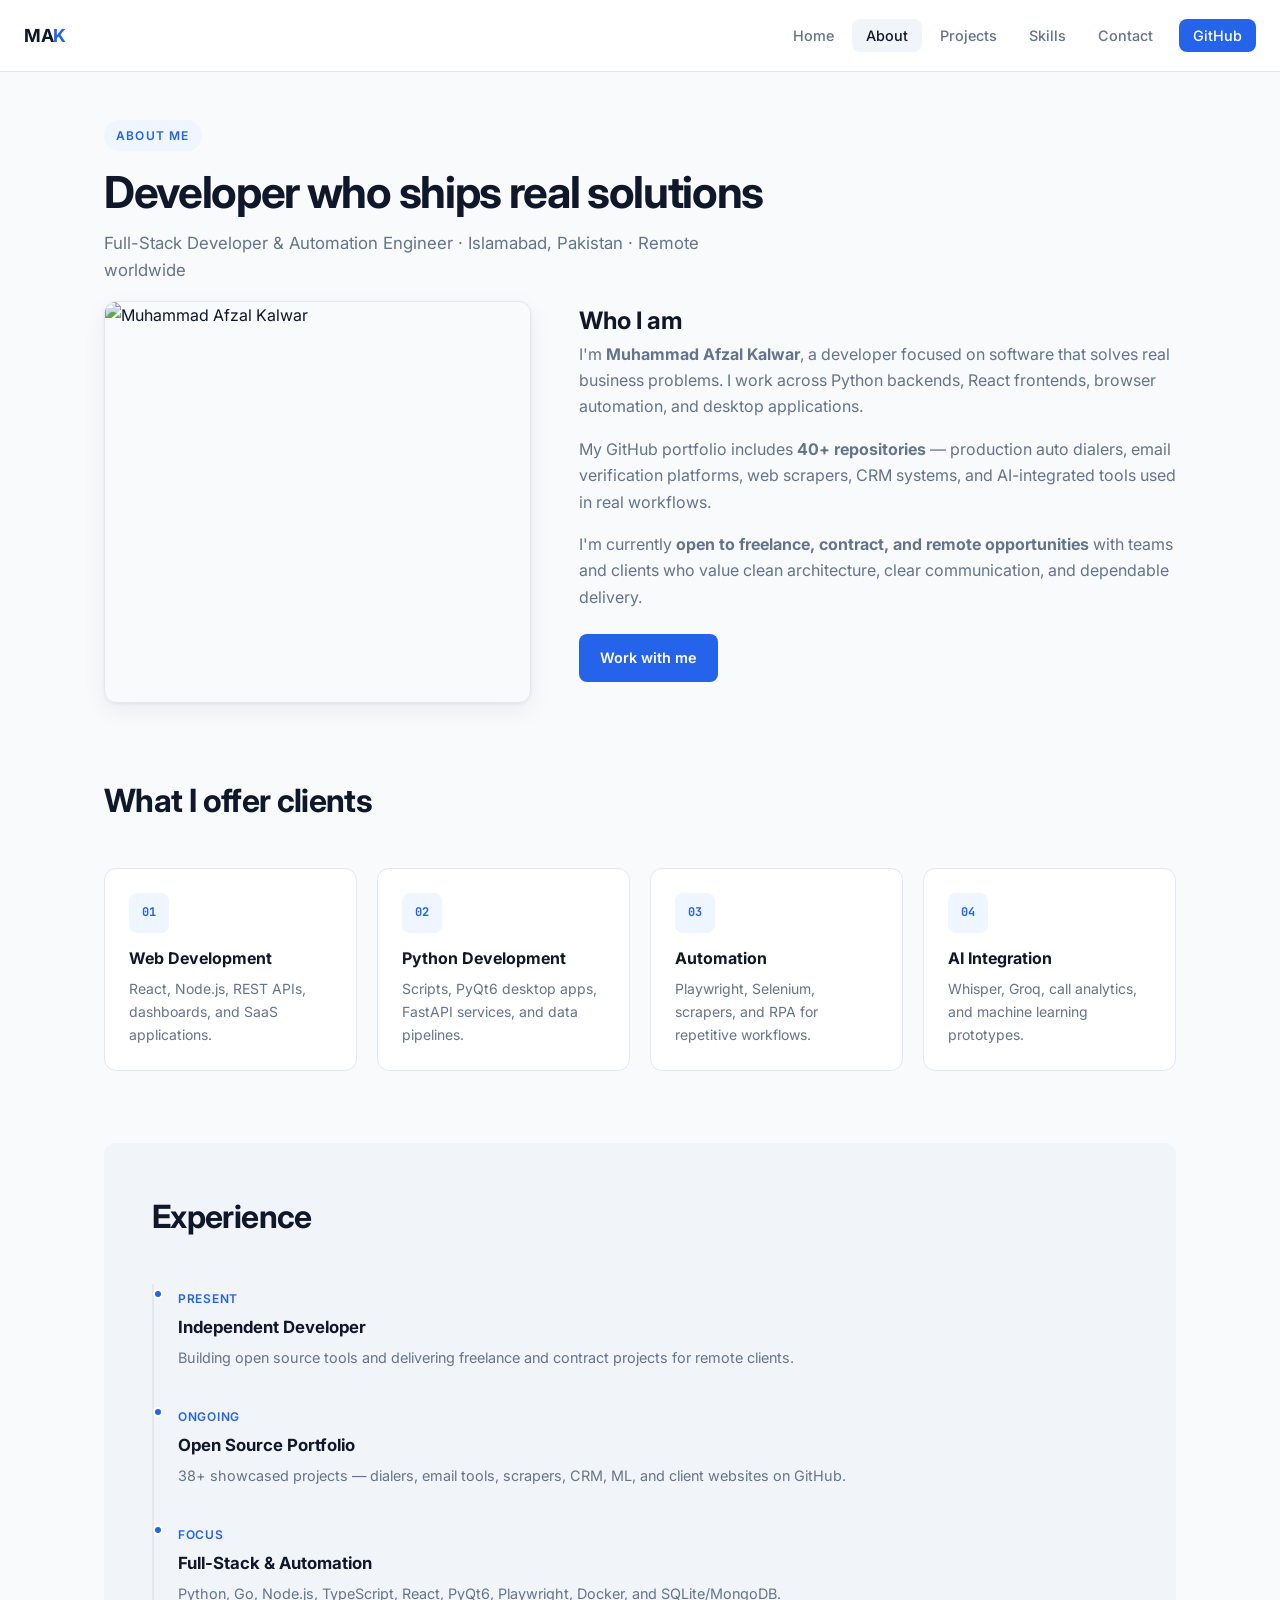
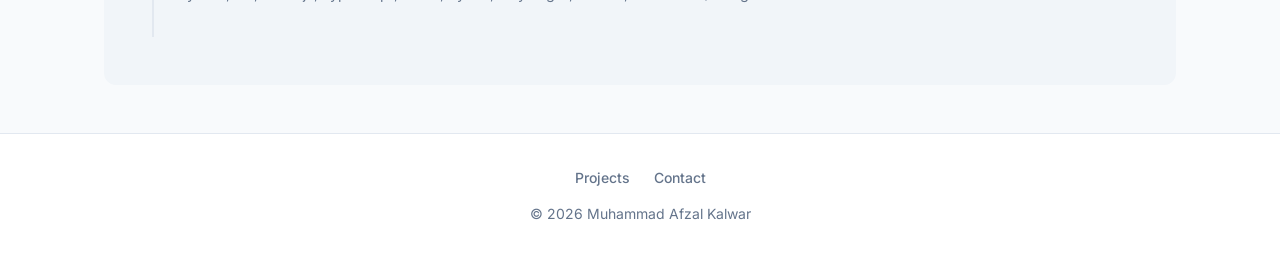
==== about.html @ 22e66aab "Redesign portfolio with professional light theme and project screenshots. Replace neon dark styling " ====
<!DOCTYPE html>
<html lang="en">
<head>
  <meta charset="UTF-8" />
  <meta name="viewport" content="width=device-width, initial-scale=1.0" />
  <title>About | Muhammad Afzal Kalwar</title>
  <meta name="description" content="About Muhammad Afzal Kalwar — Full-Stack Developer and Automation Engineer from Islamabad, Pakistan." />
  <link rel="stylesheet" href="css/styles.css" />
  <link rel="stylesheet" href="css/animations.css" />
  <link href="https://fonts.googleapis.com/css2?family=Inter:wght@400;500;600;700&family=JetBrains+Mono:wght@400;500&display=swap" rel="stylesheet" />
</head>
<body>
  <nav class="nav" id="nav">
    <a class="nav-logo" href="index.html">MA<span>K</span></a>
    <button class="nav-toggle" id="navToggle" aria-label="Menu"><span></span><span></span><span></span></button>
    <ul class="nav-links" id="navLinks">
      <li><a href="index.html">Home</a></li>
      <li><a href="about.html" class="active">About</a></li>
      <li><a href="projects.html">Projects</a></li>
      <li><a href="skills.html">Skills</a></li>
      <li><a href="contact.html">Contact</a></li>
      <li><a href="https://github.com/mafzalkalwardev" class="nav-cta" target="_blank" rel="noopener">GitHub</a></li>
    </ul>
  </nav>

  <main>
    <div class="container">
      <header class="page-header reveal">
        <span class="eyebrow">About me</span>
        <h1 class="page-title">Developer who ships real solutions</h1>
        <p class="page-subtitle">Full-Stack Developer & Automation Engineer · Islamabad, Pakistan · Remote worldwide</p>
      </header>

      <section class="about-grid">
        <div class="about-photo reveal">
          <img src="https://github.com/mafzalkalwardev.png" alt="Muhammad Afzal Kalwar" width="400" height="400" />
        </div>
        <div class="about-text reveal delay-1">
          <h2>Who I am</h2>
          <p>I'm <strong>Muhammad Afzal Kalwar</strong>, a developer focused on software that solves real business problems. I work across Python backends, React frontends, browser automation, and desktop applications.</p>
          <p>My GitHub portfolio includes <strong>40+ repositories</strong> — production auto dialers, email verification platforms, web scrapers, CRM systems, and AI-integrated tools used in real workflows.</p>
          <p>I'm currently <strong>open to freelance, contract, and remote opportunities</strong> with teams and clients who value clean architecture, clear communication, and dependable delivery.</p>
          <a href="contact.html" class="btn btn-primary" style="margin-top:0.5rem">Work with me</a>
        </div>
      </section>

      <section class="section">
        <div class="section-head reveal">
          <h2>What I offer clients</h2>
        </div>
        <div class="services-grid">
          <article class="service-card reveal">
            <div class="service-icon">01</div>
            <h3>Web Development</h3>
            <p>React, Node.js, REST APIs, dashboards, and SaaS applications.</p>
          </article>
          <article class="service-card reveal delay-1">
            <div class="service-icon">02</div>
            <h3>Python Development</h3>
            <p>Scripts, PyQt6 desktop apps, FastAPI services, and data pipelines.</p>
          </article>
          <article class="service-card reveal delay-2">
            <div class="service-icon">03</div>
            <h3>Automation</h3>
            <p>Playwright, Selenium, scrapers, and RPA for repetitive workflows.</p>
          </article>
          <article class="service-card reveal delay-3">
            <div class="service-icon">04</div>
            <h3>AI Integration</h3>
            <p>Whisper, Groq, call analytics, and machine learning prototypes.</p>
          </article>
        </div>
      </section>

      <section class="section section-alt" style="padding:3rem;border-radius:var(--radius);margin-bottom:3rem">
        <div class="section-head reveal">
          <h2>Experience</h2>
        </div>
        <div class="timeline reveal">
          <div class="timeline-item">
            <span class="timeline-date">Present</span>
            <h3>Independent Developer</h3>
            <p>Building open source tools and delivering freelance and contract projects for remote clients.</p>
          </div>
          <div class="timeline-item">
            <span class="timeline-date">Ongoing</span>
            <h3>Open Source Portfolio</h3>
            <p>38+ showcased projects — dialers, email tools, scrapers, CRM, ML, and client websites on GitHub.</p>
          </div>
          <div class="timeline-item">
            <span class="timeline-date">Focus</span>
            <h3>Full-Stack & Automation</h3>
            <p>Python, Go, Node.js, TypeScript, React, PyQt6, Playwright, Docker, and SQLite/MongoDB.</p>
          </div>
        </div>
      </section>
    </div>
  </main>

  <footer class="footer">
    <div class="footer-links">
      <a href="projects.html">Projects</a>
      <a href="contact.html">Contact</a>
    </div>
    <p>&copy; <span id="year"></span> Muhammad Afzal Kalwar</p>
  </footer>
  <script src="js/main.js"></script>
</body>
</html>
---- css/styles.css ----
:root {
  --bg: #f8fafc;
  --bg-alt: #f1f5f9;
  --surface: #ffffff;
  --text: #0f172a;
  --text-muted: #64748b;
  --border: #e2e8f0;
  --accent: #2563eb;
  --accent-hover: #1d4ed8;
  --accent-soft: #eff6ff;
  --success: #059669;
  --shadow: 0 1px 3px rgba(15, 23, 42, 0.06), 0 8px 24px rgba(15, 23, 42, 0.06);
  --shadow-lg: 0 4px 6px rgba(15, 23, 42, 0.04), 0 20px 40px rgba(15, 23, 42, 0.08);
  --font: "Inter", system-ui, -apple-system, sans-serif;
  --mono: "JetBrains Mono", ui-monospace, monospace;
  --nav-h: 72px;
  --max: 1120px;
  --radius: 12px;
}

*, *::before, *::after { box-sizing: border-box; margin: 0; padding: 0; }
html { scroll-behavior: smooth; }
body {
  font-family: var(--font);
  background: var(--bg);
  color: var(--text);
  line-height: 1.65;
  min-height: 100vh;
  -webkit-font-smoothing: antialiased;
}

a { color: var(--accent); text-decoration: none; transition: color 0.2s; }
a:hover { color: var(--accent-hover); }

img { max-width: 100%; display: block; }

.container { max-width: var(--max); margin: 0 auto; padding: 0 1.5rem; }

/* Navigation */
.nav {
  position: fixed; top: 0; left: 0; right: 0; height: var(--nav-h);
  display: flex; align-items: center; justify-content: space-between;
  padding: 0 1.5rem; z-index: 100;
  background: rgba(255, 255, 255, 0.92);
  backdrop-filter: blur(12px);
  border-bottom: 1px solid var(--border);
}
.nav.scrolled { box-shadow: var(--shadow); }
.nav-logo {
  font-weight: 700; font-size: 1.125rem; color: var(--text);
  letter-spacing: -0.02em;
}
.nav-logo span { color: var(--accent); }
.nav-links {
  display: flex; align-items: center; gap: 0.25rem; list-style: none;
}
.nav-links a {
  color: var(--text-muted); padding: 0.5rem 0.875rem; border-radius: 8px;
  font-size: 0.9rem; font-weight: 500;
}
.nav-links a:hover, .nav-links a.active {
  color: var(--text); background: var(--bg-alt);
}
.nav-cta {
  background: var(--accent) !important; color: #fff !important;
  margin-left: 0.5rem !important;
}
.nav-cta:hover { background: var(--accent-hover) !important; color: #fff !important; }
.nav-toggle {
  display: none; flex-direction: column; gap: 5px;
  background: none; border: none; cursor: pointer; padding: 8px;
}
.nav-toggle span { display: block; width: 22px; height: 2px; background: var(--text); }

main { padding-top: var(--nav-h); }

/* Typography */
.eyebrow {
  display: inline-block; font-size: 0.75rem; font-weight: 600;
  text-transform: uppercase; letter-spacing: 0.1em;
  color: var(--accent); background: var(--accent-soft);
  padding: 0.35rem 0.75rem; border-radius: 999px; margin-bottom: 1rem;
}
.page-title {
  font-size: clamp(2rem, 4vw, 2.75rem); font-weight: 700;
  letter-spacing: -0.03em; line-height: 1.15; margin-bottom: 0.75rem;
}
.page-subtitle { color: var(--text-muted); font-size: 1.05rem; max-width: 640px; }
.section { padding: 4.5rem 0; }
.section-alt { background: var(--bg-alt); }
.section-head { margin-bottom: 2.5rem; }
.section-head.center { text-align: center; }
.section-head h2 {
  font-size: clamp(1.5rem, 3vw, 2rem); font-weight: 700;
  letter-spacing: -0.02em; margin-bottom: 0.5rem;
}
.section-head p { color: var(--text-muted); }

/* Hero */
.hero {
  padding: 4rem 0 3rem;
  border-bottom: 1px solid var(--border);
  background: linear-gradient(180deg, #fff 0%, var(--bg) 100%);
}
.hero-grid {
  display: grid; grid-template-columns: 1.1fr 0.9fr; gap: 3rem; align-items: center;
}
.hero h1 {
  font-size: clamp(2.25rem, 5vw, 3.25rem); font-weight: 700;
  letter-spacing: -0.03em; line-height: 1.12; margin-bottom: 1rem;
}
.hero-lead { font-size: 1.125rem; color: var(--text-muted); margin-bottom: 1.5rem; max-width: 540px; }
.hero-role {
  font-size: 1.05rem; color: var(--accent); font-weight: 600; margin-bottom: 0.75rem;
}
.hero-actions { display: flex; flex-wrap: wrap; gap: 0.75rem; margin-bottom: 2rem; }
.hero-meta {
  display: flex; flex-wrap: wrap; gap: 1.25rem; font-size: 0.875rem; color: var(--text-muted);
}
.hero-meta span { display: flex; align-items: center; gap: 0.35rem; }
.hero-card {
  background: var(--surface); border: 1px solid var(--border);
  border-radius: var(--radius); padding: 1.75rem; box-shadow: var(--shadow-lg);
}
.hero-card h3 { font-size: 0.8rem; text-transform: uppercase; letter-spacing: 0.08em; color: var(--text-muted); margin-bottom: 1rem; }
.hero-stats { display: grid; grid-template-columns: 1fr 1fr; gap: 1rem; }
.hero-stat {
  padding: 1rem; background: var(--bg); border-radius: 8px; border: 1px solid var(--border);
}
.hero-stat strong { display: block; font-size: 1.5rem; font-weight: 700; color: var(--text); }
.hero-stat span { font-size: 0.8rem; color: var(--text-muted); }

/* Buttons */
.btn {
  display: inline-flex; align-items: center; justify-content: center;
  padding: 0.7rem 1.25rem; border-radius: 8px; font-weight: 600;
  font-size: 0.9rem; border: 1px solid transparent; cursor: pointer;
  font-family: inherit; transition: all 0.2s;
}
.btn-primary { background: var(--accent); color: #fff; }
.btn-primary:hover { background: var(--accent-hover); color: #fff; transform: translateY(-1px); }
.btn-secondary {
  background: var(--surface); color: var(--text);
  border-color: var(--border);
}
.btn-secondary:hover { border-color: var(--accent); color: var(--accent); }
.btn-lg { padding: 0.85rem 1.5rem; }
.btn-block { width: 100%; }

/* Cards */
.card {
  background: var(--surface); border: 1px solid var(--border);
  border-radius: var(--radius); box-shadow: var(--shadow);
}

/* Projects */
.project-grid {
  display: grid; grid-template-columns: repeat(3, 1fr); gap: 1.5rem;
}
.project-card {
  background: var(--surface); border: 1px solid var(--border);
  border-radius: var(--radius); overflow: hidden;
  box-shadow: var(--shadow); transition: box-shadow 0.3s, transform 0.3s;
}
.project-card:hover { box-shadow: var(--shadow-lg); transform: translateY(-3px); }
.project-shot {
  aspect-ratio: 16/10; overflow: hidden; background: var(--bg-alt);
  border-bottom: 1px solid var(--border);
}
.project-shot img { width: 100%; height: 100%; object-fit: cover; }
.project-body { padding: 1.25rem; }
.project-body h3 { font-size: 1.05rem; font-weight: 600; margin-bottom: 0.35rem; }
.project-body p { font-size: 0.875rem; color: var(--text-muted); margin-bottom: 0.85rem; line-height: 1.5; }
.tags { display: flex; flex-wrap: wrap; gap: 0.35rem; margin-bottom: 0.85rem; }
.tag {
  font-size: 0.7rem; font-weight: 600; padding: 0.2rem 0.55rem;
  background: var(--bg-alt); color: var(--text-muted);
  border-radius: 4px; font-family: var(--mono);
}
.project-links { display: flex; gap: 1rem; font-size: 0.85rem; font-weight: 600; }

.filter-bar {
  display: flex; flex-wrap: wrap; gap: 0.5rem; margin-bottom: 2rem;
}
.filter-btn {
  padding: 0.45rem 0.9rem; border-radius: 999px;
  border: 1px solid var(--border); background: var(--surface);
  color: var(--text-muted); font-family: inherit; font-size: 0.85rem;
  font-weight: 500; cursor: pointer; transition: all 0.2s;
}
.filter-btn:hover, .filter-btn.active {
  border-color: var(--accent); color: var(--accent); background: var(--accent-soft);
}

/* Services */
.services-grid {
  display: grid; grid-template-columns: repeat(4, 1fr); gap: 1.25rem;
}
.service-card {
  background: var(--surface); border: 1px solid var(--border);
  border-radius: var(--radius); padding: 1.5rem;
}
.service-card h3 { font-size: 1rem; margin: 0.75rem 0 0.35rem; }
.service-card p { font-size: 0.875rem; color: var(--text-muted); }
.service-icon {
  width: 40px; height: 40px; display: flex; align-items: center; justify-content: center;
  background: var(--accent-soft); color: var(--accent); border-radius: 8px;
  font-size: 0.75rem; font-weight: 700; font-family: var(--mono);
}

/* About */
.about-grid { display: grid; grid-template-columns: 1fr 1.4fr; gap: 3rem; align-items: start; }
.about-photo {
  border-radius: var(--radius); border: 1px solid var(--border);
  overflow: hidden; box-shadow: var(--shadow);
}
.about-text p { color: var(--text-muted); margin-bottom: 1rem; }
.timeline { border-left: 2px solid var(--border); padding-left: 1.5rem; }
.timeline-item { position: relative; padding-bottom: 2rem; }
.timeline-item::before {
  content: ""; position: absolute; left: -1.55rem; top: 0.35rem;
  width: 10px; height: 10px; border-radius: 50%;
  background: var(--accent); border: 2px solid var(--surface);
}
.timeline-date { font-size: 0.75rem; font-weight: 600; color: var(--accent); text-transform: uppercase; letter-spacing: 0.06em; }
.timeline-item h3 { font-size: 1.05rem; margin: 0.25rem 0; }
.timeline-item p { font-size: 0.9rem; color: var(--text-muted); }

/* Skills */
.skills-grid { display: grid; grid-template-columns: repeat(2, 1fr); gap: 2rem; }
.skill-group h3 { font-size: 1rem; margin-bottom: 1rem; font-weight: 600; }
.skill-item { margin-bottom: 1rem; }
.skill-info { display: flex; justify-content: space-between; font-size: 0.875rem; margin-bottom: 0.35rem; }
.skill-bar { height: 6px; background: var(--border); border-radius: 999px; overflow: hidden; }
.skill-fill { height: 100%; background: var(--accent); border-radius: 999px; }
.tech-list { display: flex; flex-wrap: wrap; gap: 0.5rem; }
.tech-list span {
  padding: 0.4rem 0.75rem; background: var(--surface);
  border: 1px solid var(--border); border-radius: 6px;
  font-size: 0.85rem; font-weight: 500;
}

/* Contact */
.contact-grid { display: grid; grid-template-columns: 1fr 1.2fr; gap: 2.5rem; }
.contact-card {
  background: var(--surface); border: 1px solid var(--border);
  border-radius: var(--radius); padding: 1.25rem; margin-bottom: 1rem;
}
.contact-card h3 { font-size: 0.8rem; color: var(--text-muted); text-transform: uppercase; letter-spacing: 0.06em; margin-bottom: 0.25rem; }
.status-banner {
  padding: 1rem 1.25rem; background: #ecfdf5; border: 1px solid #a7f3d0;
  border-radius: var(--radius); margin-top: 1rem;
}
.status-banner strong { color: var(--success); font-size: 0.9rem; }
.status-banner p { font-size: 0.85rem; color: #047857; margin-top: 0.25rem; }

.contact-form {
  background: var(--surface); border: 1px solid var(--border);
  border-radius: var(--radius); padding: 2rem; box-shadow: var(--shadow);
}
.contact-form h2 { font-size: 1.25rem; margin-bottom: 1.25rem; }
.contact-form label {
  display: block; font-size: 0.85rem; font-weight: 500;
  color: var(--text-muted); margin-bottom: 1rem;
}
.contact-form input, .contact-form select, .contact-form textarea {
  display: block; width: 100%; margin-top: 0.35rem;
  padding: 0.7rem 0.875rem; border: 1px solid var(--border);
  border-radius: 8px; font-family: inherit; font-size: 0.95rem;
  background: var(--bg); color: var(--text);
}
.contact-form input:focus, .contact-form select:focus, .contact-form textarea:focus {
  outline: none; border-color: var(--accent); box-shadow: 0 0 0 3px var(--accent-soft);
}

/* CTA */
.cta-band {
  text-align: center; padding: 3.5rem 2rem;
  background: var(--surface); border: 1px solid var(--border);
  border-radius: var(--radius); box-shadow: var(--shadow);
}
.cta-band h2 { font-size: 1.75rem; margin-bottom: 0.5rem; }
.cta-band p { color: var(--text-muted); margin-bottom: 1.5rem; }

/* Footer */
.footer {
  border-top: 1px solid var(--border); padding: 2rem 0;
  text-align: center; color: var(--text-muted); font-size: 0.875rem;
  background: var(--surface);
}
.footer-links { display: flex; justify-content: center; gap: 1.5rem; margin-bottom: 0.75rem; }
.footer-links a { color: var(--text-muted); font-weight: 500; }
.footer-links a:hover { color: var(--accent); }

.hidden { display: none !important; }
.page-header { padding: 3rem 0 1rem; }

.page-main { padding-bottom: 4rem; }
.hero-subtitle { font-size: 1rem; color: var(--accent); font-weight: 600; margin-bottom: 1.25rem; min-height: 1.5rem; }
.section-cta { text-align: center; margin-top: 2.5rem; }

@media (max-width: 960px) {
  .hero-grid, .about-grid, .contact-grid { grid-template-columns: 1fr; }
  .project-grid { grid-template-columns: repeat(2, 1fr); }
  .services-grid { grid-template-columns: repeat(2, 1fr); }
  .skills-grid { grid-template-columns: 1fr; }
}
@media (max-width: 640px) {
  .nav-toggle { display: flex; }
  .nav-links {
    position: fixed; top: var(--nav-h); left: 0; right: 0;
    flex-direction: column; background: var(--surface);
    padding: 1rem; border-bottom: 1px solid var(--border);
    transform: translateY(-120%); opacity: 0; transition: 0.3s;
    pointer-events: none;
  }
  .nav-links.open { transform: translateY(0); opacity: 1; pointer-events: auto; }
  .nav-links a { width: 100%; text-align: center; }
  .project-grid { grid-template-columns: 1fr; }
  .services-grid { grid-template-columns: 1fr; }
  .hero-stats { grid-template-columns: 1fr; }
}
---- css/animations.css ----
/* Subtle professional motion only */
.reveal {
  opacity: 0;
  transform: translateY(20px);
  transition: opacity 0.55s ease, transform 0.55s ease;
}
.reveal.visible {
  opacity: 1;
  transform: translateY(0);
}
.reveal.delay-1 { transition-delay: 0.08s; }
.reveal.delay-2 { transition-delay: 0.16s; }
.reveal.delay-3 { transition-delay: 0.24s; }

@keyframes fadeIn {
  from { opacity: 0; }
  to { opacity: 1; }
}

body {
  animation: fadeIn 0.4s ease;
}

.skill-fill {
  width: 0;
  transition: width 1s cubic-bezier(0.22, 1, 0.36, 1);
}

.stat-num {
  transition: color 0.3s;
}

.project-card:hover .project-shot img {
  transform: scale(1.02);
}

.project-shot img {
  transition: transform 0.35s ease;
}
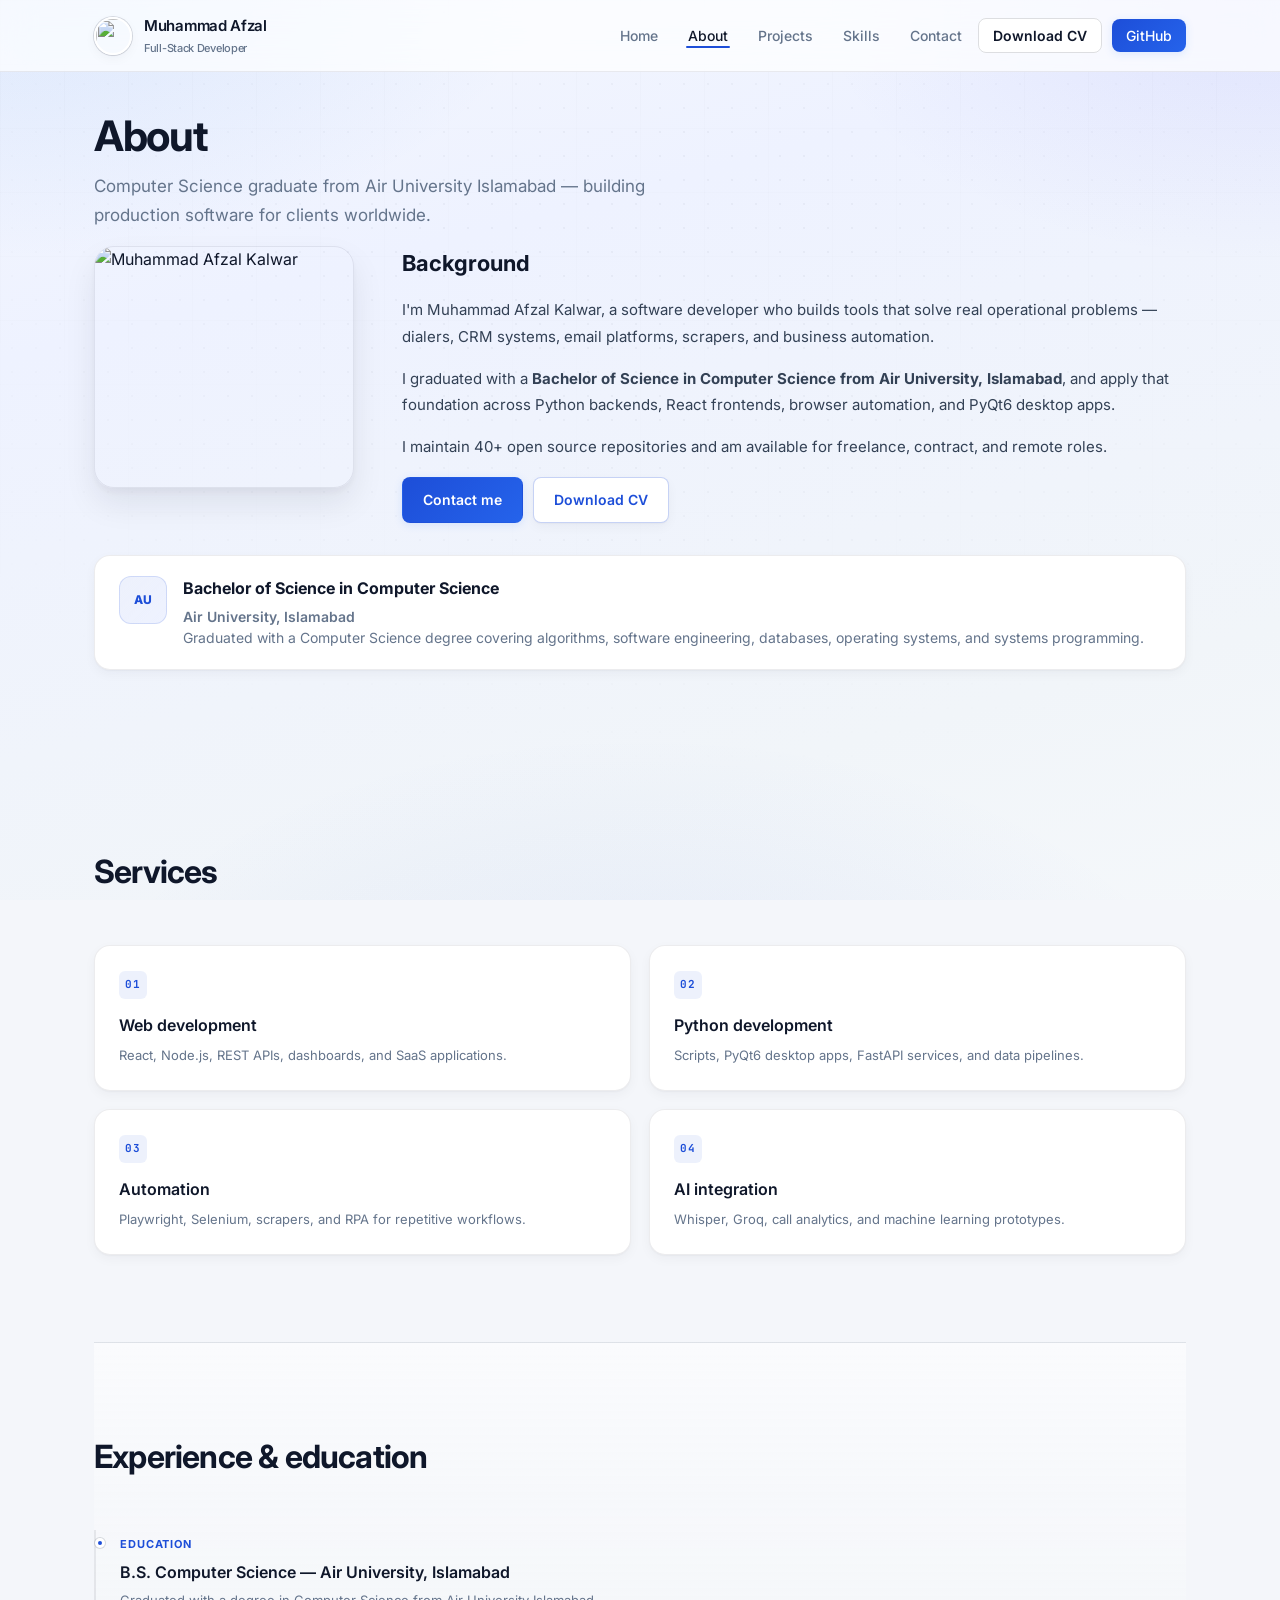
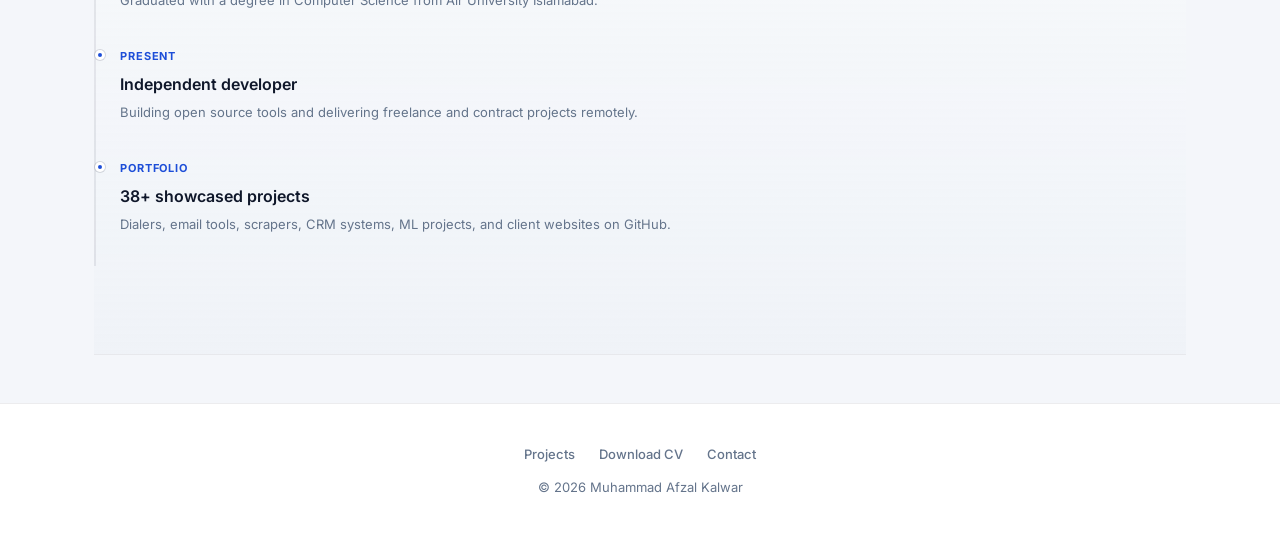
==== commit 0cf96f35: "Add Air University education, tech stack icons, and downloadable CV. Include B.S. Computer Science f" ====
--- a/about.html
+++ b/about.html
@@ -4,14 +4,21 @@
   <meta charset="UTF-8" />
   <meta name="viewport" content="width=device-width, initial-scale=1.0" />
   <title>About | Muhammad Afzal Kalwar</title>
-  <meta name="description" content="About Muhammad Afzal Kalwar — Full-Stack Developer and Automation Engineer from Islamabad, Pakistan." />
-  <link rel="stylesheet" href="css/styles.css" />
-  <link rel="stylesheet" href="css/animations.css" />
+  <meta name="description" content="About Muhammad Afzal Kalwar — B.S. Computer Science, Air University Islamabad. Full-Stack Developer and Automation Engineer." />
+  <link rel="stylesheet" href="css/styles.css?v=5" />
+  <link rel="stylesheet" href="css/animations.css?v=5" />
   <link href="https://fonts.googleapis.com/css2?family=Inter:wght@400;500;600;700&family=JetBrains+Mono:wght@400;500&display=swap" rel="stylesheet" />
 </head>
 <body>
+  <div class="bg-mesh" aria-hidden="true"><div class="bg-mesh-inner"></div></div>
+  <div class="bg-dots" aria-hidden="true"></div>
+  <div class="bg-grid-lines" aria-hidden="true"></div>
+
   <nav class="nav" id="nav">
-    <a class="nav-logo" href="index.html">MA<span>K</span></a>
+    <a class="nav-brand" href="index.html">
+      <img class="nav-avatar" src="https://github.com/mafzalkalwardev.png" alt="" width="36" height="36" />
+      <span class="nav-name">Muhammad Afzal<span>Full-Stack Developer</span></span>
+    </a>
     <button class="nav-toggle" id="navToggle" aria-label="Menu"><span></span><span></span><span></span></button>
     <ul class="nav-links" id="navLinks">
       <li><a href="index.html">Home</a></li>
@@ -19,6 +26,7 @@
       <li><a href="projects.html">Projects</a></li>
       <li><a href="skills.html">Skills</a></li>
       <li><a href="contact.html">Contact</a></li>
+      <li><a href="assets/Muhammad-Afzal-Kalwar-CV.pdf" class="nav-cv" download="Muhammad-Afzal-Kalwar-CV.pdf">Download CV</a></li>
       <li><a href="https://github.com/mafzalkalwardev" class="nav-cta" target="_blank" rel="noopener">GitHub</a></li>
     </ul>
   </nav>
@@ -26,84 +34,63 @@
   <main>
     <div class="container">
       <header class="page-header reveal">
-        <span class="eyebrow">About me</span>
-        <h1 class="page-title">Developer who ships real solutions</h1>
-        <p class="page-subtitle">Full-Stack Developer & Automation Engineer · Islamabad, Pakistan · Remote worldwide</p>
+        <h1 class="page-title">About</h1>
+        <p class="page-subtitle">Computer Science graduate from Air University Islamabad — building production software for clients worldwide.</p>
       </header>
 
       <section class="about-grid">
         <div class="about-photo reveal">
-          <img src="https://github.com/mafzalkalwardev.png" alt="Muhammad Afzal Kalwar" width="400" height="400" />
+          <img src="https://github.com/mafzalkalwardev.png" alt="Muhammad Afzal Kalwar" width="240" height="240" />
         </div>
         <div class="about-text reveal delay-1">
-          <h2>Who I am</h2>
-          <p>I'm <strong>Muhammad Afzal Kalwar</strong>, a developer focused on software that solves real business problems. I work across Python backends, React frontends, browser automation, and desktop applications.</p>
-          <p>My GitHub portfolio includes <strong>40+ repositories</strong> — production auto dialers, email verification platforms, web scrapers, CRM systems, and AI-integrated tools used in real workflows.</p>
-          <p>I'm currently <strong>open to freelance, contract, and remote opportunities</strong> with teams and clients who value clean architecture, clear communication, and dependable delivery.</p>
-          <a href="contact.html" class="btn btn-primary" style="margin-top:0.5rem">Work with me</a>
+          <h2>Background</h2>
+          <p>I'm Muhammad Afzal Kalwar, a software developer who builds tools that solve real operational problems — dialers, CRM systems, email platforms, scrapers, and business automation.</p>
+          <p>I graduated with a <strong>Bachelor of Science in Computer Science from Air University, Islamabad</strong>, and apply that foundation across Python backends, React frontends, browser automation, and PyQt6 desktop apps.</p>
+          <p>I maintain 40+ open source repositories and am available for freelance, contract, and remote roles.</p>
+          <div style="display:flex;flex-wrap:wrap;gap:0.625rem;margin-top:0.5rem">
+            <a href="contact.html" class="btn btn-primary">Contact me</a>
+            <a href="assets/Muhammad-Afzal-Kalwar-CV.pdf" class="btn btn-cv" download="Muhammad-Afzal-Kalwar-CV.pdf">Download CV</a>
+          </div>
+        </div>
+      </section>
+
+      <section class="section" style="padding-top:2rem">
+        <div class="education-card reveal">
+          <div class="education-icon" aria-hidden="true">AU</div>
+          <div>
+            <h3>Bachelor of Science in Computer Science</h3>
+            <p class="education-school">Air University, Islamabad</p>
+            <p>Graduated with a Computer Science degree covering algorithms, software engineering, databases, operating systems, and systems programming.</p>
+          </div>
         </div>
       </section>
 
       <section class="section">
-        <div class="section-head reveal">
-          <h2>What I offer clients</h2>
-        </div>
-        <div class="services-grid">
-          <article class="service-card reveal">
-            <div class="service-icon">01</div>
-            <h3>Web Development</h3>
-            <p>React, Node.js, REST APIs, dashboards, and SaaS applications.</p>
-          </article>
-          <article class="service-card reveal delay-1">
-            <div class="service-icon">02</div>
-            <h3>Python Development</h3>
-            <p>Scripts, PyQt6 desktop apps, FastAPI services, and data pipelines.</p>
-          </article>
-          <article class="service-card reveal delay-2">
-            <div class="service-icon">03</div>
-            <h3>Automation</h3>
-            <p>Playwright, Selenium, scrapers, and RPA for repetitive workflows.</p>
-          </article>
-          <article class="service-card reveal delay-3">
-            <div class="service-icon">04</div>
-            <h3>AI Integration</h3>
-            <p>Whisper, Groq, call analytics, and machine learning prototypes.</p>
-          </article>
+        <div class="section-head reveal"><h2>Services</h2></div>
+        <div class="services-grid stagger-grid reveal">
+          <article class="service-card"><div class="service-num">01</div><h3>Web development</h3><p>React, Node.js, REST APIs, dashboards, and SaaS applications.</p></article>
+          <article class="service-card"><div class="service-num">02</div><h3>Python development</h3><p>Scripts, PyQt6 desktop apps, FastAPI services, and data pipelines.</p></article>
+          <article class="service-card"><div class="service-num">03</div><h3>Automation</h3><p>Playwright, Selenium, scrapers, and RPA for repetitive workflows.</p></article>
+          <article class="service-card"><div class="service-num">04</div><h3>AI integration</h3><p>Whisper, Groq, call analytics, and machine learning prototypes.</p></article>
         </div>
       </section>
 
-      <section class="section section-alt" style="padding:3rem;border-radius:var(--radius);margin-bottom:3rem">
-        <div class="section-head reveal">
-          <h2>Experience</h2>
-        </div>
+      <section class="section section-subtle" style="margin-bottom:3rem">
+        <div class="section-head reveal"><h2>Experience &amp; education</h2></div>
         <div class="timeline reveal">
-          <div class="timeline-item">
-            <span class="timeline-date">Present</span>
-            <h3>Independent Developer</h3>
-            <p>Building open source tools and delivering freelance and contract projects for remote clients.</p>
-          </div>
-          <div class="timeline-item">
-            <span class="timeline-date">Ongoing</span>
-            <h3>Open Source Portfolio</h3>
-            <p>38+ showcased projects — dialers, email tools, scrapers, CRM, ML, and client websites on GitHub.</p>
-          </div>
-          <div class="timeline-item">
-            <span class="timeline-date">Focus</span>
-            <h3>Full-Stack & Automation</h3>
-            <p>Python, Go, Node.js, TypeScript, React, PyQt6, Playwright, Docker, and SQLite/MongoDB.</p>
-          </div>
+          <div class="timeline-item"><span class="timeline-date">Education</span><h3>B.S. Computer Science — Air University, Islamabad</h3><p>Graduated with a degree in Computer Science from Air University Islamabad.</p></div>
+          <div class="timeline-item"><span class="timeline-date">Present</span><h3>Independent developer</h3><p>Building open source tools and delivering freelance and contract projects remotely.</p></div>
+          <div class="timeline-item"><span class="timeline-date">Portfolio</span><h3>38+ showcased projects</h3><p>Dialers, email tools, scrapers, CRM systems, ML projects, and client websites on GitHub.</p></div>
         </div>
       </section>
     </div>
   </main>
 
   <footer class="footer">
-    <div class="footer-links">
-      <a href="projects.html">Projects</a>
-      <a href="contact.html">Contact</a>
-    </div>
+    <div class="footer-links"><a href="projects.html">Projects</a><a href="assets/Muhammad-Afzal-Kalwar-CV.pdf" download="Muhammad-Afzal-Kalwar-CV.pdf">Download CV</a><a href="contact.html">Contact</a></div>
     <p>&copy; <span id="year"></span> Muhammad Afzal Kalwar</p>
   </footer>
-  <script src="js/main.js"></script>
+  <script src="js/tech-stack.js?v=5"></script>
+  <script src="js/motion.js?v=5"></script>
 </body>
 </html>
--- a/css/styles.css
+++ b/css/styles.css
@@ -1,21 +1,30 @@
 :root {
-  --bg: #f8fafc;
-  --bg-alt: #f1f5f9;
+  --bg: #f4f6fa;
+  --bg-subtle: #eef1f7;
   --surface: #ffffff;
+  --surface-glass: rgba(255, 255, 255, 0.72);
   --text: #0f172a;
+  --text-secondary: #334155;
   --text-muted: #64748b;
-  --border: #e2e8f0;
-  --accent: #2563eb;
-  --accent-hover: #1d4ed8;
-  --accent-soft: #eff6ff;
+  --border: rgba(15, 23, 42, 0.08);
+  --border-strong: rgba(15, 23, 42, 0.14);
+  --accent: #1d4ed8;
+  --accent-light: #3b82f6;
+  --accent-hover: #1e40af;
+  --accent-soft: rgba(29, 78, 216, 0.08);
+  --accent-glow: rgba(59, 130, 246, 0.15);
   --success: #059669;
-  --shadow: 0 1px 3px rgba(15, 23, 42, 0.06), 0 8px 24px rgba(15, 23, 42, 0.06);
-  --shadow-lg: 0 4px 6px rgba(15, 23, 42, 0.04), 0 20px 40px rgba(15, 23, 42, 0.08);
-  --font: "Inter", system-ui, -apple-system, sans-serif;
+  --success-bg: #ecfdf5;
+  --font: "Inter", system-ui, -apple-system, "Segoe UI", sans-serif;
   --mono: "JetBrains Mono", ui-monospace, monospace;
   --nav-h: 72px;
-  --max: 1120px;
+  --max: 1140px;
   --radius: 12px;
+  --radius-lg: 16px;
+  --radius-xl: 20px;
+  --shadow-sm: 0 1px 2px rgba(15, 23, 42, 0.04), 0 4px 12px rgba(15, 23, 42, 0.04);
+  --shadow-md: 0 4px 6px rgba(15, 23, 42, 0.04), 0 16px 32px rgba(15, 23, 42, 0.08);
+  --shadow-lg: 0 8px 16px rgba(15, 23, 42, 0.06), 0 32px 64px rgba(15, 23, 42, 0.1);
 }
 
 *, *::before, *::after { box-sizing: border-box; margin: 0; padding: 0; }
@@ -24,299 +33,522 @@
   font-family: var(--font);
   background: var(--bg);
   color: var(--text);
-  line-height: 1.65;
+  line-height: 1.6;
   min-height: 100vh;
   -webkit-font-smoothing: antialiased;
+  font-size: 16px;
+  position: relative;
+  overflow-x: hidden;
+}
+
+/* Ambient background layers */
+.bg-mesh {
+  position: fixed; inset: 0; z-index: -3; overflow: hidden; pointer-events: none;
+}
+.bg-mesh-inner {
+  position: absolute; inset: -20%;
+  background:
+    radial-gradient(ellipse 55% 45% at 15% 10%, rgba(59, 130, 246, 0.14), transparent 55%),
+    radial-gradient(ellipse 50% 40% at 85% 15%, rgba(99, 102, 241, 0.1), transparent 50%),
+    radial-gradient(ellipse 60% 50% at 50% 100%, rgba(29, 78, 216, 0.08), transparent 55%),
+    linear-gradient(165deg, #f8fafc 0%, #eef2ff 35%, #f1f5f9 70%, #f8fafc 100%);
+}
+.bg-dots {
+  position: fixed; inset: 0; z-index: -2; pointer-events: none;
+  background-image: radial-gradient(rgba(15, 23, 42, 0.07) 1px, transparent 1px);
+  background-size: 24px 24px;
+  mask-image: radial-gradient(ellipse 90% 80% at 50% 30%, black 20%, transparent 75%);
+  opacity: 0.5;
+}
+.bg-grid-lines {
+  position: fixed; inset: 0; z-index: -2; pointer-events: none; opacity: 0.35;
+  background:
+    linear-gradient(90deg, rgba(15, 23, 42, 0.04) 1px, transparent 1px),
+    linear-gradient(rgba(15, 23, 42, 0.04) 1px, transparent 1px);
+  background-size: 64px 64px;
+  mask-image: linear-gradient(180deg, black 0%, transparent 85%);
 }
 
 a { color: var(--accent); text-decoration: none; transition: color 0.2s; }
 a:hover { color: var(--accent-hover); }
-
 img { max-width: 100%; display: block; }
-
 .container { max-width: var(--max); margin: 0 auto; padding: 0 1.5rem; }
 
 /* Navigation */
 .nav {
   position: fixed; top: 0; left: 0; right: 0; height: var(--nav-h);
   display: flex; align-items: center; justify-content: space-between;
-  padding: 0 1.5rem; z-index: 100;
-  background: rgba(255, 255, 255, 0.92);
-  backdrop-filter: blur(12px);
+  padding: 0 max(1.5rem, calc((100vw - var(--max)) / 2 + 1.5rem));
+  z-index: 100;
+  background: var(--surface-glass);
+  backdrop-filter: blur(16px) saturate(1.4);
   border-bottom: 1px solid var(--border);
 }
-.nav.scrolled { box-shadow: var(--shadow); }
-.nav-logo {
-  font-weight: 700; font-size: 1.125rem; color: var(--text);
-  letter-spacing: -0.02em;
-}
-.nav-logo span { color: var(--accent); }
-.nav-links {
-  display: flex; align-items: center; gap: 0.25rem; list-style: none;
-}
+.nav.scrolled {
+  background: rgba(255, 255, 255, 0.9);
+  box-shadow: var(--shadow-sm);
+}
+.nav-brand { display: flex; align-items: center; gap: 0.75rem; color: var(--text); }
+.nav-brand:hover { color: var(--text); }
+.nav-avatar {
+  width: 38px; height: 38px; border-radius: 50%;
+  border: 2px solid var(--surface);
+  box-shadow: 0 0 0 1px var(--border-strong), var(--shadow-sm);
+  object-fit: cover;
+}
+.nav-name { font-weight: 600; font-size: 0.9375rem; letter-spacing: -0.02em; }
+.nav-name span { display: block; font-size: 0.6875rem; font-weight: 500; color: var(--text-muted); margin-top: 2px; }
+.nav-links { display: flex; align-items: center; gap: 0.125rem; list-style: none; }
 .nav-links a {
   color: var(--text-muted); padding: 0.5rem 0.875rem; border-radius: 8px;
-  font-size: 0.9rem; font-weight: 500;
-}
-.nav-links a:hover, .nav-links a.active {
-  color: var(--text); background: var(--bg-alt);
-}
+  font-size: 0.875rem; font-weight: 500;
+}
+.nav-links a:hover, .nav-links a.active { color: var(--text); }
 .nav-cta {
-  background: var(--accent) !important; color: #fff !important;
-  margin-left: 0.5rem !important;
-}
-.nav-cta:hover { background: var(--accent-hover) !important; color: #fff !important; }
+  background: linear-gradient(135deg, var(--accent) 0%, #2563eb 100%) !important;
+  color: #fff !important; margin-left: 0.5rem !important;
+  border-radius: 8px !important; box-shadow: 0 2px 8px var(--accent-glow);
+}
+.nav-cta:hover { color: #fff !important; filter: brightness(1.06); }
 .nav-toggle {
   display: none; flex-direction: column; gap: 5px;
   background: none; border: none; cursor: pointer; padding: 8px;
 }
-.nav-toggle span { display: block; width: 22px; height: 2px; background: var(--text); }
+.nav-toggle span { display: block; width: 20px; height: 2px; background: var(--text); border-radius: 1px; }
 
 main { padding-top: var(--nav-h); }
 
 /* Typography */
+.section-label {
+  display: inline-block; font-size: 0.6875rem; font-weight: 700;
+  text-transform: uppercase; letter-spacing: 0.12em;
+  color: var(--accent); margin-bottom: 0.75rem;
+}
 .eyebrow {
-  display: inline-block; font-size: 0.75rem; font-weight: 600;
-  text-transform: uppercase; letter-spacing: 0.1em;
-  color: var(--accent); background: var(--accent-soft);
-  padding: 0.35rem 0.75rem; border-radius: 999px; margin-bottom: 1rem;
+  display: inline-flex; align-items: center; gap: 0.5rem;
+  font-size: 0.8125rem; font-weight: 600; color: var(--success);
+  padding: 0.35rem 0.85rem 0.35rem 0.65rem;
+  background: var(--success-bg); border: 1px solid rgba(5, 150, 105, 0.2);
+  border-radius: 999px; margin-bottom: 1.25rem;
+}
+.eyebrow-dot {
+  width: 8px; height: 8px; border-radius: 50%;
+  background: var(--success); flex-shrink: 0;
 }
 .page-title {
-  font-size: clamp(2rem, 4vw, 2.75rem); font-weight: 700;
+  font-size: clamp(1.875rem, 4vw, 2.625rem); font-weight: 700;
   letter-spacing: -0.03em; line-height: 1.15; margin-bottom: 0.75rem;
 }
-.page-subtitle { color: var(--text-muted); font-size: 1.05rem; max-width: 640px; }
-.section { padding: 4.5rem 0; }
-.section-alt { background: var(--bg-alt); }
-.section-head { margin-bottom: 2.5rem; }
+.page-subtitle { color: var(--text-muted); font-size: 1.0625rem; max-width: 560px; line-height: 1.7; }
+.section { padding: 5.5rem 0; position: relative; }
+.section-panel {
+  background: var(--surface);
+  border: 1px solid var(--border);
+  border-radius: var(--radius-xl);
+  padding: 3rem;
+  box-shadow: var(--shadow-md);
+}
+.section-subtle {
+  background: linear-gradient(180deg, rgba(255,255,255,0.5) 0%, rgba(238,242,247,0.8) 100%);
+  border-top: 1px solid var(--border);
+  border-bottom: 1px solid var(--border);
+}
+.section-head { margin-bottom: 3rem; }
 .section-head.center { text-align: center; }
+.section-head.center p { margin: 0 auto; }
 .section-head h2 {
-  font-size: clamp(1.5rem, 3vw, 2rem); font-weight: 700;
-  letter-spacing: -0.02em; margin-bottom: 0.5rem;
-}
-.section-head p { color: var(--text-muted); }
+  font-size: clamp(1.5rem, 2.5vw, 2rem); font-weight: 700;
+  letter-spacing: -0.025em; margin-bottom: 0.5rem;
+}
+.section-head p { color: var(--text-muted); font-size: 1.025rem; }
 
 /* Hero */
 .hero {
-  padding: 4rem 0 3rem;
-  border-bottom: 1px solid var(--border);
-  background: linear-gradient(180deg, #fff 0%, var(--bg) 100%);
-}
-.hero-grid {
-  display: grid; grid-template-columns: 1.1fr 0.9fr; gap: 3rem; align-items: center;
-}
-.hero h1 {
-  font-size: clamp(2.25rem, 5vw, 3.25rem); font-weight: 700;
-  letter-spacing: -0.03em; line-height: 1.12; margin-bottom: 1rem;
-}
-.hero-lead { font-size: 1.125rem; color: var(--text-muted); margin-bottom: 1.5rem; max-width: 540px; }
-.hero-role {
-  font-size: 1.05rem; color: var(--accent); font-weight: 600; margin-bottom: 0.75rem;
-}
-.hero-actions { display: flex; flex-wrap: wrap; gap: 0.75rem; margin-bottom: 2rem; }
+  padding: 3rem 0 5rem;
+  position: relative;
+}
+.hero-layout {
+  display: grid;
+  grid-template-columns: 1fr 380px;
+  gap: 2.5rem;
+  align-items: start;
+}
+.hero-inner {
+  display: grid; grid-template-columns: auto 1fr; gap: 1.75rem; align-items: start;
+}
+.hero-photo-wrap { position: relative; }
+.hero-photo {
+  width: 120px; height: 120px; border-radius: var(--radius-xl);
+  border: 3px solid var(--surface); object-fit: cover;
+  box-shadow: var(--shadow-md); position: relative; z-index: 1;
+}
+.hero-photo-ring {
+  position: absolute; inset: -6px; border-radius: calc(var(--radius-xl) + 4px);
+  background: linear-gradient(135deg, var(--accent-light), #6366f1, var(--accent));
+  opacity: 0.35; z-index: 0;
+}
+.hero-content h1 {
+  font-size: clamp(1.875rem, 4vw, 2.625rem); font-weight: 700;
+  letter-spacing: -0.035em; line-height: 1.15; margin-bottom: 0.5rem;
+}
+.hero-title-line {
+  color: var(--accent); font-weight: 600; font-size: 1.0625rem;
+  margin-bottom: 1rem; letter-spacing: -0.01em;
+}
+.hero-lead {
+  font-size: 1.0625rem; color: var(--text-secondary);
+  margin-bottom: 1.75rem; max-width: 520px; line-height: 1.75;
+}
+.hero-actions { display: flex; flex-wrap: wrap; gap: 0.75rem; margin-bottom: 0; }
+
+/* Bento sidebar */
+.hero-aside { display: flex; flex-direction: column; gap: 1rem; }
+.bento-card {
+  background: var(--surface);
+  border: 1px solid var(--border);
+  border-radius: var(--radius-lg);
+  padding: 1.375rem 1.5rem;
+  box-shadow: var(--shadow-sm);
+}
+.bento-card h3 {
+  font-size: 0.6875rem; font-weight: 700; text-transform: uppercase;
+  letter-spacing: 0.1em; color: var(--text-muted); margin-bottom: 1rem;
+}
+.bento-stats { display: grid; grid-template-columns: 1fr 1fr; gap: 0.75rem; }
+.bento-stat {
+  padding: 0.875rem; background: var(--bg-subtle);
+  border-radius: var(--radius); border: 1px solid var(--border);
+  text-align: center;
+}
+.bento-stat strong {
+  display: block; font-size: 1.5rem; font-weight: 700;
+  letter-spacing: -0.03em; color: var(--text);
+  font-variant-numeric: tabular-nums;
+}
+.bento-stat span { font-size: 0.6875rem; color: var(--text-muted); line-height: 1.3; display: block; margin-top: 0.15rem; }
+
+.marquee-wrap {
+  overflow: hidden; mask-image: linear-gradient(90deg, transparent, black 8%, black 92%, transparent);
+}
+.marquee-track {
+  display: flex; gap: 0.5rem; width: max-content;
+}
+.marquee-track span {
+  padding: 0.35rem 0.75rem; font-size: 0.75rem; font-weight: 600;
+  background: var(--accent-soft); color: var(--accent);
+  border: 1px solid rgba(29, 78, 216, 0.12);
+  border-radius: 999px; white-space: nowrap; font-family: var(--mono);
+}
+
 .hero-meta {
-  display: flex; flex-wrap: wrap; gap: 1.25rem; font-size: 0.875rem; color: var(--text-muted);
-}
-.hero-meta span { display: flex; align-items: center; gap: 0.35rem; }
-.hero-card {
+  display: grid; grid-template-columns: repeat(4, 1fr); gap: 1rem;
+  margin-top: 2.5rem; padding: 1.5rem;
   background: var(--surface); border: 1px solid var(--border);
-  border-radius: var(--radius); padding: 1.75rem; box-shadow: var(--shadow-lg);
-}
-.hero-card h3 { font-size: 0.8rem; text-transform: uppercase; letter-spacing: 0.08em; color: var(--text-muted); margin-bottom: 1rem; }
-.hero-stats { display: grid; grid-template-columns: 1fr 1fr; gap: 1rem; }
-.hero-stat {
-  padding: 1rem; background: var(--bg); border-radius: 8px; border: 1px solid var(--border);
-}
-.hero-stat strong { display: block; font-size: 1.5rem; font-weight: 700; color: var(--text); }
-.hero-stat span { font-size: 0.8rem; color: var(--text-muted); }
+  border-radius: var(--radius-lg); box-shadow: var(--shadow-sm);
+}
+.hero-meta div { text-align: center; padding: 0.5rem; border-right: 1px solid var(--border); }
+.hero-meta div:last-child { border-right: none; }
+.hero-meta strong {
+  display: block; font-size: 1.375rem; font-weight: 700;
+  color: var(--text); font-variant-numeric: tabular-nums;
+}
+.hero-meta span { font-size: 0.75rem; color: var(--text-muted); }
+
+.hero-panel {
+  margin-top: 1.5rem; padding: 1.25rem 1.5rem;
+  background: linear-gradient(135deg, var(--accent-soft) 0%, rgba(255,255,255,0.9) 100%);
+  border: 1px solid rgba(29, 78, 216, 0.12);
+  border-radius: var(--radius-lg);
+  border-left: 3px solid var(--accent);
+}
+.hero-panel p { color: var(--text-secondary); font-size: 0.9375rem; line-height: 1.7; }
 
 /* Buttons */
 .btn {
-  display: inline-flex; align-items: center; justify-content: center;
-  padding: 0.7rem 1.25rem; border-radius: 8px; font-weight: 600;
-  font-size: 0.9rem; border: 1px solid transparent; cursor: pointer;
-  font-family: inherit; transition: all 0.2s;
-}
-.btn-primary { background: var(--accent); color: #fff; }
-.btn-primary:hover { background: var(--accent-hover); color: #fff; transform: translateY(-1px); }
+  display: inline-flex; align-items: center; justify-content: center; gap: 0.35rem;
+  padding: 0.6875rem 1.25rem; border-radius: 8px; font-weight: 600;
+  font-size: 0.875rem; border: 1px solid transparent; cursor: pointer;
+  font-family: inherit;
+}
+.btn-primary {
+  background: linear-gradient(135deg, var(--accent) 0%, #2563eb 100%);
+  color: #fff; box-shadow: 0 2px 8px var(--accent-glow);
+}
+.btn-primary:hover { color: #fff; }
 .btn-secondary {
   background: var(--surface); color: var(--text);
-  border-color: var(--border);
+  border-color: var(--border-strong); box-shadow: var(--shadow-sm);
 }
 .btn-secondary:hover { border-color: var(--accent); color: var(--accent); }
-.btn-lg { padding: 0.85rem 1.5rem; }
+.btn-lg { padding: 0.8125rem 1.5rem; font-size: 0.9375rem; }
 .btn-block { width: 100%; }
 
-/* Cards */
-.card {
-  background: var(--surface); border: 1px solid var(--border);
-  border-radius: var(--radius); box-shadow: var(--shadow);
-}
-
 /* Projects */
-.project-grid {
-  display: grid; grid-template-columns: repeat(3, 1fr); gap: 1.5rem;
-}
+.project-grid { display: grid; grid-template-columns: repeat(3, 1fr); gap: 1.375rem; }
 .project-card {
   background: var(--surface); border: 1px solid var(--border);
-  border-radius: var(--radius); overflow: hidden;
-  box-shadow: var(--shadow); transition: box-shadow 0.3s, transform 0.3s;
-}
-.project-card:hover { box-shadow: var(--shadow-lg); transform: translateY(-3px); }
+  border-radius: var(--radius-lg); overflow: hidden;
+  box-shadow: var(--shadow-sm);
+}
+.project-card:hover { border-color: var(--border-strong); box-shadow: var(--shadow-md); }
 .project-shot {
-  aspect-ratio: 16/10; overflow: hidden; background: var(--bg-alt);
+  aspect-ratio: 16/10; overflow: hidden;
+  background: linear-gradient(135deg, var(--bg-subtle), #e2e8f0);
   border-bottom: 1px solid var(--border);
 }
 .project-shot img { width: 100%; height: 100%; object-fit: cover; }
 .project-body { padding: 1.25rem; }
-.project-body h3 { font-size: 1.05rem; font-weight: 600; margin-bottom: 0.35rem; }
-.project-body p { font-size: 0.875rem; color: var(--text-muted); margin-bottom: 0.85rem; line-height: 1.5; }
-.tags { display: flex; flex-wrap: wrap; gap: 0.35rem; margin-bottom: 0.85rem; }
+.project-body h3 { font-size: 0.9375rem; font-weight: 600; margin-bottom: 0.35rem; }
+.project-body p {
+  font-size: 0.8125rem; color: var(--text-muted); margin-bottom: 0.75rem;
+  line-height: 1.55; display: -webkit-box; -webkit-line-clamp: 3; -webkit-box-orient: vertical; overflow: hidden;
+}
+.tags { display: flex; flex-wrap: wrap; gap: 0.3rem; margin-bottom: 0.75rem; }
 .tag {
-  font-size: 0.7rem; font-weight: 600; padding: 0.2rem 0.55rem;
-  background: var(--bg-alt); color: var(--text-muted);
-  border-radius: 4px; font-family: var(--mono);
-}
-.project-links { display: flex; gap: 1rem; font-size: 0.85rem; font-weight: 600; }
+  font-size: 0.6875rem; font-weight: 500; padding: 0.2rem 0.5rem;
+  background: var(--bg-subtle); color: var(--text-muted);
+  border-radius: 4px; border: 1px solid var(--border); font-family: var(--mono);
+}
+.project-links { font-size: 0.8125rem; font-weight: 600; }
 
 .filter-bar {
   display: flex; flex-wrap: wrap; gap: 0.5rem; margin-bottom: 2rem;
+  padding: 0.375rem; background: var(--surface);
+  border: 1px solid var(--border); border-radius: var(--radius);
+  box-shadow: var(--shadow-sm); width: fit-content;
 }
 .filter-btn {
-  padding: 0.45rem 0.9rem; border-radius: 999px;
-  border: 1px solid var(--border); background: var(--surface);
-  color: var(--text-muted); font-family: inherit; font-size: 0.85rem;
-  font-weight: 500; cursor: pointer; transition: all 0.2s;
-}
-.filter-btn:hover, .filter-btn.active {
-  border-color: var(--accent); color: var(--accent); background: var(--accent-soft);
+  padding: 0.45rem 0.9rem; border-radius: 6px; border: none;
+  background: transparent; color: var(--text-muted);
+  font-family: inherit; font-size: 0.8125rem; font-weight: 500; cursor: pointer;
+}
+.filter-btn:hover { color: var(--text); background: var(--bg-subtle); }
+.filter-btn.active {
+  background: var(--text); color: #fff;
+  box-shadow: var(--shadow-sm);
 }
 
 /* Services */
-.services-grid {
-  display: grid; grid-template-columns: repeat(4, 1fr); gap: 1.25rem;
-}
+.services-grid { display: grid; grid-template-columns: repeat(2, 1fr); gap: 1.125rem; }
 .service-card {
-  background: var(--surface); border: 1px solid var(--border);
-  border-radius: var(--radius); padding: 1.5rem;
-}
-.service-card h3 { font-size: 1rem; margin: 0.75rem 0 0.35rem; }
-.service-card p { font-size: 0.875rem; color: var(--text-muted); }
-.service-icon {
-  width: 40px; height: 40px; display: flex; align-items: center; justify-content: center;
-  background: var(--accent-soft); color: var(--accent); border-radius: 8px;
-  font-size: 0.75rem; font-weight: 700; font-family: var(--mono);
+  padding: 1.5rem; background: var(--surface);
+  border: 1px solid var(--border); border-radius: var(--radius-lg);
+  box-shadow: var(--shadow-sm); position: relative; overflow: hidden;
+}
+.service-card::before {
+  content: ""; position: absolute; top: 0; left: 0; right: 0; height: 3px;
+  background: linear-gradient(90deg, var(--accent), #6366f1);
+  opacity: 0; transition: opacity 0.3s;
+}
+.service-card:hover::before { opacity: 1; }
+.service-card h3 { font-size: 1rem; font-weight: 600; margin-bottom: 0.4rem; }
+.service-card p { font-size: 0.8125rem; color: var(--text-muted); line-height: 1.6; }
+.service-num {
+  font-size: 0.6875rem; font-weight: 700; color: var(--accent);
+  font-family: var(--mono); letter-spacing: 0.06em; margin-bottom: 0.875rem;
+  display: inline-flex; align-items: center; justify-content: center;
+  width: 28px; height: 28px; background: var(--accent-soft);
+  border-radius: 6px;
 }
 
 /* About */
-.about-grid { display: grid; grid-template-columns: 1fr 1.4fr; gap: 3rem; align-items: start; }
+.about-grid { display: grid; grid-template-columns: 260px 1fr; gap: 3rem; align-items: start; }
 .about-photo {
-  border-radius: var(--radius); border: 1px solid var(--border);
-  overflow: hidden; box-shadow: var(--shadow);
-}
-.about-text p { color: var(--text-muted); margin-bottom: 1rem; }
+  border-radius: var(--radius-xl); border: 1px solid var(--border);
+  overflow: hidden; box-shadow: var(--shadow-md);
+}
+.about-text h2 { font-size: 1.375rem; margin-bottom: 1rem; font-weight: 700; }
+.about-text p { color: var(--text-secondary); margin-bottom: 1rem; font-size: 0.9375rem; line-height: 1.75; }
 .timeline { border-left: 2px solid var(--border); padding-left: 1.5rem; }
 .timeline-item { position: relative; padding-bottom: 2rem; }
 .timeline-item::before {
-  content: ""; position: absolute; left: -1.55rem; top: 0.35rem;
+  content: ""; position: absolute; left: -1.56rem; top: 0.45rem;
   width: 10px; height: 10px; border-radius: 50%;
-  background: var(--accent); border: 2px solid var(--surface);
-}
-.timeline-date { font-size: 0.75rem; font-weight: 600; color: var(--accent); text-transform: uppercase; letter-spacing: 0.06em; }
-.timeline-item h3 { font-size: 1.05rem; margin: 0.25rem 0; }
-.timeline-item p { font-size: 0.9rem; color: var(--text-muted); }
+  background: var(--accent); border: 3px solid var(--surface);
+  box-shadow: 0 0 0 1px var(--border-strong);
+}
+.timeline-date { font-size: 0.6875rem; font-weight: 700; color: var(--accent); text-transform: uppercase; letter-spacing: 0.08em; }
+.timeline-item h3 { font-size: 1rem; font-weight: 600; margin: 0.25rem 0; }
+.timeline-item p { font-size: 0.8125rem; color: var(--text-muted); line-height: 1.6; }
 
 /* Skills */
-.skills-grid { display: grid; grid-template-columns: repeat(2, 1fr); gap: 2rem; }
-.skill-group h3 { font-size: 1rem; margin-bottom: 1rem; font-weight: 600; }
-.skill-item { margin-bottom: 1rem; }
-.skill-info { display: flex; justify-content: space-between; font-size: 0.875rem; margin-bottom: 0.35rem; }
-.skill-bar { height: 6px; background: var(--border); border-radius: 999px; overflow: hidden; }
-.skill-fill { height: 100%; background: var(--accent); border-radius: 999px; }
+.skills-grid { display: grid; grid-template-columns: repeat(2, 1fr); gap: 2.5rem; }
+.skill-group {
+  background: var(--surface); border: 1px solid var(--border);
+  border-radius: var(--radius-lg); padding: 1.75rem; box-shadow: var(--shadow-sm);
+}
+.skill-group h3 { font-size: 0.8125rem; font-weight: 700; margin-bottom: 1.25rem; text-transform: uppercase; letter-spacing: 0.06em; color: var(--text-muted); }
+.skill-item { margin-bottom: 1.125rem; }
+.skill-info { display: flex; justify-content: space-between; font-size: 0.8125rem; margin-bottom: 0.45rem; font-weight: 500; }
+.skill-bar { height: 6px; background: var(--bg-subtle); border-radius: 999px; overflow: hidden; }
+.skill-fill { height: 100%; background: linear-gradient(90deg, var(--accent), #6366f1); border-radius: 999px; }
 .tech-list { display: flex; flex-wrap: wrap; gap: 0.5rem; }
 .tech-list span {
   padding: 0.4rem 0.75rem; background: var(--surface);
-  border: 1px solid var(--border); border-radius: 6px;
-  font-size: 0.85rem; font-weight: 500;
+  border: 1px solid var(--border); border-radius: 8px;
+  font-size: 0.8125rem; font-weight: 500; color: var(--text-secondary);
+  box-shadow: var(--shadow-sm);
 }
 
 /* Contact */
-.contact-grid { display: grid; grid-template-columns: 1fr 1.2fr; gap: 2.5rem; }
-.contact-card {
+.contact-grid { display: grid; grid-template-columns: 1fr 1.15fr; gap: 2.5rem; align-items: start; }
+.contact-info-panel {
   background: var(--surface); border: 1px solid var(--border);
-  border-radius: var(--radius); padding: 1.25rem; margin-bottom: 1rem;
-}
-.contact-card h3 { font-size: 0.8rem; color: var(--text-muted); text-transform: uppercase; letter-spacing: 0.06em; margin-bottom: 0.25rem; }
+  border-radius: var(--radius-lg); padding: 1.75rem; box-shadow: var(--shadow-sm);
+}
+.contact-card { padding: 1rem 0; border-bottom: 1px solid var(--border); }
+.contact-card:last-of-type { border-bottom: none; }
+.contact-card h3 { font-size: 0.6875rem; color: var(--text-muted); text-transform: uppercase; letter-spacing: 0.08em; margin-bottom: 0.3rem; font-weight: 700; }
+.contact-card a, .contact-card p { font-size: 0.9375rem; color: var(--text); font-weight: 500; }
 .status-banner {
-  padding: 1rem 1.25rem; background: #ecfdf5; border: 1px solid #a7f3d0;
-  border-radius: var(--radius); margin-top: 1rem;
-}
-.status-banner strong { color: var(--success); font-size: 0.9rem; }
-.status-banner p { font-size: 0.85rem; color: #047857; margin-top: 0.25rem; }
+  padding: 1rem 1.125rem; background: var(--success-bg);
+  border: 1px solid rgba(5, 150, 105, 0.25); border-radius: var(--radius); margin-top: 1rem;
+}
+.status-banner strong { color: var(--success); font-size: 0.875rem; display: block; }
+.status-banner p { font-size: 0.8125rem; color: #065f46; margin-top: 0.25rem; }
 
 .contact-form {
   background: var(--surface); border: 1px solid var(--border);
-  border-radius: var(--radius); padding: 2rem; box-shadow: var(--shadow);
-}
-.contact-form h2 { font-size: 1.25rem; margin-bottom: 1.25rem; }
+  border-radius: var(--radius-lg); padding: 2rem; box-shadow: var(--shadow-md);
+}
+.contact-form h2 { font-size: 1.25rem; font-weight: 700; margin-bottom: 1.25rem; }
 .contact-form label {
-  display: block; font-size: 0.85rem; font-weight: 500;
-  color: var(--text-muted); margin-bottom: 1rem;
+  display: block; font-size: 0.8125rem; font-weight: 500;
+  color: var(--text-secondary); margin-bottom: 0.875rem;
 }
 .contact-form input, .contact-form select, .contact-form textarea {
   display: block; width: 100%; margin-top: 0.35rem;
-  padding: 0.7rem 0.875rem; border: 1px solid var(--border);
-  border-radius: 8px; font-family: inherit; font-size: 0.95rem;
-  background: var(--bg); color: var(--text);
+  padding: 0.6875rem 0.875rem; border: 1px solid var(--border);
+  border-radius: 8px; font-family: inherit; font-size: 0.9375rem;
+  background: var(--bg); color: var(--text); transition: border-color 0.2s, box-shadow 0.2s;
 }
 .contact-form input:focus, .contact-form select:focus, .contact-form textarea:focus {
-  outline: none; border-color: var(--accent); box-shadow: 0 0 0 3px var(--accent-soft);
+  outline: none; border-color: var(--accent);
+  box-shadow: 0 0 0 3px var(--accent-soft);
 }
 
 /* CTA */
 .cta-band {
   text-align: center; padding: 3.5rem 2rem;
-  background: var(--surface); border: 1px solid var(--border);
-  border-radius: var(--radius); box-shadow: var(--shadow);
-}
-.cta-band h2 { font-size: 1.75rem; margin-bottom: 0.5rem; }
-.cta-band p { color: var(--text-muted); margin-bottom: 1.5rem; }
+  border: 1px solid var(--border); border-radius: var(--radius-xl);
+  background: linear-gradient(135deg, var(--surface) 0%, var(--accent-soft) 100%);
+  box-shadow: var(--shadow-md); position: relative; overflow: hidden;
+}
+.cta-band::before {
+  content: ""; position: absolute; top: -50%; right: -20%;
+  width: 300px; height: 300px; border-radius: 50%;
+  background: radial-gradient(circle, var(--accent-glow), transparent 70%);
+  pointer-events: none;
+}
+.cta-band h2 { font-size: 1.625rem; font-weight: 700; margin-bottom: 0.5rem; letter-spacing: -0.02em; position: relative; }
+.cta-band p { color: var(--text-muted); margin-bottom: 1.5rem; font-size: 0.9375rem; position: relative; }
+.cta-band .btn { position: relative; }
 
 /* Footer */
 .footer {
-  border-top: 1px solid var(--border); padding: 2rem 0;
-  text-align: center; color: var(--text-muted); font-size: 0.875rem;
+  border-top: 1px solid var(--border); padding: 2.5rem 0;
+  text-align: center; color: var(--text-muted); font-size: 0.8125rem;
   background: var(--surface);
 }
 .footer-links { display: flex; justify-content: center; gap: 1.5rem; margin-bottom: 0.75rem; }
 .footer-links a { color: var(--text-muted); font-weight: 500; }
 .footer-links a:hover { color: var(--accent); }
 
+/* Education */
+.education-card {
+  display: flex; gap: 1rem; align-items: flex-start;
+  padding: 1.25rem 1.5rem; background: var(--surface);
+  border: 1px solid var(--border); border-radius: var(--radius-lg);
+  box-shadow: var(--shadow-sm);
+}
+.education-icon {
+  width: 48px; height: 48px; flex-shrink: 0;
+  display: flex; align-items: center; justify-content: center;
+  background: linear-gradient(135deg, var(--accent-soft), #eef2ff);
+  border: 1px solid rgba(29, 78, 216, 0.15);
+  border-radius: 12px; font-size: 0.75rem; font-weight: 800;
+  color: var(--accent); letter-spacing: -0.02em;
+}
+.education-card h3 { font-size: 1rem; font-weight: 700; margin-bottom: 0.25rem; }
+.education-card p { font-size: 0.875rem; color: var(--text-muted); line-height: 1.55; }
+.education-school { color: var(--accent); font-weight: 600; font-size: 0.9375rem; }
+
+/* Tech icon grid */
+.tech-icon-grid {
+  display: grid;
+  grid-template-columns: repeat(auto-fill, minmax(88px, 1fr));
+  gap: 0.875rem;
+}
+.tech-icon-item {
+  display: flex; flex-direction: column; align-items: center; gap: 0.5rem;
+  padding: 1rem 0.5rem; background: var(--surface);
+  border: 1px solid var(--border); border-radius: var(--radius-lg);
+  box-shadow: var(--shadow-sm); cursor: default;
+}
+.tech-icon-wrap {
+  width: 44px; height: 44px; display: flex; align-items: center; justify-content: center;
+  background: var(--bg-subtle); border-radius: 10px;
+  border: 1px solid var(--border); transition: transform 0.35s cubic-bezier(0.22, 1, 0.36, 1), box-shadow 0.35s;
+}
+.tech-icon-wrap img { width: 28px; height: 28px; object-fit: contain; }
+.tech-icon-label {
+  font-size: 0.6875rem; font-weight: 600; color: var(--text-muted);
+  text-align: center; line-height: 1.2;
+}
+.tech-icon-item:hover .tech-icon-wrap {
+  transform: translateY(-4px) scale(1.08);
+  box-shadow: 0 8px 20px rgba(29, 78, 216, 0.12);
+  border-color: rgba(29, 78, 216, 0.2);
+}
+.tech-icon-item:hover .tech-icon-label { color: var(--text); }
+
+.nav-cv {
+  border: 1px solid var(--border-strong) !important;
+  background: var(--surface) !important;
+  color: var(--text) !important;
+  font-weight: 600 !important;
+}
+.nav-cv:hover { border-color: var(--accent) !important; color: var(--accent) !important; }
+
+.btn-cv {
+  background: var(--surface) !important; color: var(--accent) !important;
+  border: 1px solid rgba(29, 78, 216, 0.25) !important;
+  box-shadow: var(--shadow-sm);
+}
+.btn-cv:hover { border-color: var(--accent) !important; background: var(--accent-soft) !important; color: var(--accent-hover) !important; }
+
 .hidden { display: none !important; }
-.page-header { padding: 3rem 0 1rem; }
-
-.page-main { padding-bottom: 4rem; }
-.hero-subtitle { font-size: 1rem; color: var(--accent); font-weight: 600; margin-bottom: 1.25rem; min-height: 1.5rem; }
-.section-cta { text-align: center; margin-top: 2.5rem; }
+.page-header { padding: 2.5rem 0 1rem; }
+.section-cta { text-align: center; margin-top: 2.75rem; }
 
 @media (max-width: 960px) {
-  .hero-grid, .about-grid, .contact-grid { grid-template-columns: 1fr; }
+  .hero-layout { grid-template-columns: 1fr; }
+  .hero-aside { display: grid; grid-template-columns: 1fr 1fr; }
+  .hero-inner { grid-template-columns: 1fr; }
+  .hero-photo-wrap { width: fit-content; }
+  .hero-meta { grid-template-columns: repeat(2, 1fr); }
+  .hero-meta div:nth-child(2) { border-right: none; }
+  .hero-meta div { border-right: none; border-bottom: 1px solid var(--border); }
+  .hero-meta div:nth-last-child(-n+2) { border-bottom: none; }
+  .about-grid, .contact-grid { grid-template-columns: 1fr; }
   .project-grid { grid-template-columns: repeat(2, 1fr); }
-  .services-grid { grid-template-columns: repeat(2, 1fr); }
+  .services-grid { grid-template-columns: 1fr; }
   .skills-grid { grid-template-columns: 1fr; }
+  .section-panel { padding: 2rem 1.5rem; }
 }
 @media (max-width: 640px) {
   .nav-toggle { display: flex; }
+  .nav-name { display: none; }
   .nav-links {
     position: fixed; top: var(--nav-h); left: 0; right: 0;
     flex-direction: column; background: var(--surface);
-    padding: 1rem; border-bottom: 1px solid var(--border);
+    padding: 0.75rem; border-bottom: 1px solid var(--border);
     transform: translateY(-120%); opacity: 0; transition: 0.3s;
-    pointer-events: none;
+    pointer-events: none; box-shadow: var(--shadow-md);
   }
   .nav-links.open { transform: translateY(0); opacity: 1; pointer-events: auto; }
   .nav-links a { width: 100%; text-align: center; }
+  .hero-aside { grid-template-columns: 1fr; }
+  .hero-meta { grid-template-columns: 1fr 1fr; }
   .project-grid { grid-template-columns: 1fr; }
-  .services-grid { grid-template-columns: 1fr; }
-  .hero-stats { grid-template-columns: 1fr; }
-}
+}
--- a/css/animations.css
+++ b/css/animations.css
@@ -1,39 +1,204 @@
-/* Subtle professional motion only */
+/* ── Scroll reveal variants ── */
 .reveal {
   opacity: 0;
-  transform: translateY(20px);
-  transition: opacity 0.55s ease, transform 0.55s ease;
+  transform: translateY(28px);
+  filter: blur(6px);
+  transition:
+    opacity 0.7s cubic-bezier(0.22, 1, 0.36, 1),
+    transform 0.7s cubic-bezier(0.22, 1, 0.36, 1),
+    filter 0.7s cubic-bezier(0.22, 1, 0.36, 1);
 }
 .reveal.visible {
   opacity: 1;
   transform: translateY(0);
-}
-.reveal.delay-1 { transition-delay: 0.08s; }
-.reveal.delay-2 { transition-delay: 0.16s; }
-.reveal.delay-3 { transition-delay: 0.24s; }
-
-@keyframes fadeIn {
+  filter: blur(0);
+}
+.reveal-left {
+  opacity: 0;
+  transform: translateX(-32px);
+  filter: blur(4px);
+  transition:
+    opacity 0.75s cubic-bezier(0.22, 1, 0.36, 1),
+    transform 0.75s cubic-bezier(0.22, 1, 0.36, 1),
+    filter 0.75s cubic-bezier(0.22, 1, 0.36, 1);
+}
+.reveal-left.visible {
+  opacity: 1;
+  transform: translateX(0);
+  filter: blur(0);
+}
+.reveal-scale {
+  opacity: 0;
+  transform: scale(0.94);
+  transition:
+    opacity 0.65s cubic-bezier(0.22, 1, 0.36, 1),
+    transform 0.65s cubic-bezier(0.22, 1, 0.36, 1);
+}
+.reveal-scale.visible {
+  opacity: 1;
+  transform: scale(1);
+}
+.reveal.delay-1 { transition-delay: 0.1s; }
+.reveal.delay-2 { transition-delay: 0.2s; }
+.reveal.delay-3 { transition-delay: 0.3s; }
+.reveal.delay-4 { transition-delay: 0.4s; }
+.reveal-left.delay-1 { transition-delay: 0.12s; }
+.reveal-left.delay-2 { transition-delay: 0.24s; }
+
+/* Stagger children inside grids */
+.stagger-grid > * {
+  opacity: 0;
+  transform: translateY(24px);
+  transition:
+    opacity 0.6s cubic-bezier(0.22, 1, 0.36, 1),
+    transform 0.6s cubic-bezier(0.22, 1, 0.36, 1);
+}
+.stagger-grid.visible > *:nth-child(1) { transition-delay: 0.05s; }
+.stagger-grid.visible > *:nth-child(2) { transition-delay: 0.12s; }
+.stagger-grid.visible > *:nth-child(3) { transition-delay: 0.19s; }
+.stagger-grid.visible > *:nth-child(4) { transition-delay: 0.26s; }
+.stagger-grid.visible > *:nth-child(5) { transition-delay: 0.33s; }
+.stagger-grid.visible > *:nth-child(6) { transition-delay: 0.4s; }
+.stagger-grid.visible > * {
+  opacity: 1;
+  transform: translateY(0);
+}
+
+/* Page load */
+@keyframes pageIn {
   from { opacity: 0; }
   to { opacity: 1; }
 }
-
-body {
-  animation: fadeIn 0.4s ease;
-}
-
+body { animation: pageIn 0.5s ease; }
+
+@keyframes navDrop {
+  from { opacity: 0; transform: translateY(-12px); }
+  to { opacity: 1; transform: translateY(0); }
+}
+.nav { animation: navDrop 0.6s cubic-bezier(0.22, 1, 0.36, 1) 0.1s both; }
+
+/* Hero word stagger */
+.hero-word {
+  display: inline-block;
+  opacity: 0;
+  transform: translateY(18px) rotateX(12deg);
+  animation: wordIn 0.65s cubic-bezier(0.22, 1, 0.36, 1) forwards;
+}
+@keyframes wordIn {
+  to { opacity: 1; transform: translateY(0) rotateX(0); }
+}
+
+/* Eyebrow pulse */
+@keyframes statusPulse {
+  0%, 100% { box-shadow: 0 0 0 0 rgba(5, 150, 105, 0.35); }
+  50% { box-shadow: 0 0 0 6px rgba(5, 150, 105, 0); }
+}
+.eyebrow-dot { animation: statusPulse 2.5s ease infinite; }
+
+/* Mesh drift */
+@keyframes meshDrift {
+  0%, 100% { transform: translate(0, 0) scale(1); }
+  33% { transform: translate(2%, -1.5%) scale(1.02); }
+  66% { transform: translate(-1.5%, 2%) scale(0.98); }
+}
+.bg-mesh-inner { animation: meshDrift 18s ease-in-out infinite; }
+
+/* Marquee */
+@keyframes marquee {
+  0% { transform: translateX(0); }
+  100% { transform: translateX(-50%); }
+}
+.marquee-track { animation: marquee 28s linear infinite; }
+.marquee-wrap:hover .marquee-track { animation-play-state: paused; }
+
+/* Cards */
 .skill-fill {
   width: 0;
-  transition: width 1s cubic-bezier(0.22, 1, 0.36, 1);
-}
-
-.stat-num {
-  transition: color 0.3s;
-}
-
-.project-card:hover .project-shot img {
-  transform: scale(1.02);
-}
-
+  transition: width 1.2s cubic-bezier(0.22, 1, 0.36, 1);
+}
 .project-shot img {
-  transition: transform 0.35s ease;
-}
+  transition: transform 0.5s cubic-bezier(0.22, 1, 0.36, 1);
+}
+.project-card:hover .project-shot img { transform: scale(1.05); }
+
+.service-card,
+.project-card,
+.bento-card,
+.cta-band {
+  transition:
+    transform 0.35s cubic-bezier(0.22, 1, 0.36, 1),
+    box-shadow 0.35s cubic-bezier(0.22, 1, 0.36, 1),
+    border-color 0.25s ease;
+  transform-style: preserve-3d;
+  will-change: transform;
+}
+
+.btn {
+  transition:
+    transform 0.2s cubic-bezier(0.22, 1, 0.36, 1),
+    box-shadow 0.2s ease,
+    background 0.2s ease,
+    border-color 0.2s ease,
+    color 0.2s ease;
+}
+.btn-primary:hover { transform: translateY(-2px); box-shadow: 0 8px 20px rgba(30, 64, 175, 0.25); }
+.btn-secondary:hover { transform: translateY(-1px); }
+
+.nav-links a {
+  position: relative;
+  transition: color 0.2s, background 0.2s;
+}
+.nav-links a::after {
+  content: "";
+  position: absolute;
+  bottom: 4px; left: 50%;
+  width: 0; height: 2px;
+  background: var(--accent);
+  border-radius: 1px;
+  transition: width 0.3s cubic-bezier(0.22, 1, 0.36, 1), left 0.3s cubic-bezier(0.22, 1, 0.36, 1);
+}
+.nav-links a:hover::after,
+.nav-links a.active::after {
+  width: calc(100% - 1.5rem);
+  left: 0.75rem;
+}
+
+.project-card.hidden {
+  display: none !important;
+}
+
+.filter-btn { transition: all 0.25s cubic-bezier(0.22, 1, 0.36, 1); }
+
+.tech-icon-item.visible .tech-icon-wrap {
+  animation: iconPop 0.5s cubic-bezier(0.22, 1, 0.36, 1) both;
+}
+@keyframes iconPop {
+  from { transform: scale(0.6); opacity: 0; }
+  to { transform: scale(1); opacity: 1; }
+}
+
+.education-card.visible {
+  animation: slideUp 0.7s cubic-bezier(0.22, 1, 0.36, 1) both;
+}
+@keyframes slideUp {
+  from { opacity: 0; transform: translateY(24px); }
+  to { opacity: 1; transform: translateY(0); }
+}
+
+.btn-cv svg { width: 16px; height: 16px; flex-shrink: 0; }
+
+@media (prefers-reduced-motion: reduce) {
+  *, *::before, *::after {
+    animation-duration: 0.01ms !important;
+    animation-iteration-count: 1 !important;
+    transition-duration: 0.01ms !important;
+  }
+  .reveal, .reveal-left, .reveal-scale, .stagger-grid > * {
+    opacity: 1;
+    transform: none;
+    filter: none;
+  }
+  .hero-word { opacity: 1; transform: none; animation: none; }
+  .bg-mesh-inner { animation: none; }
+  .marquee-track { animation: none; }
+}
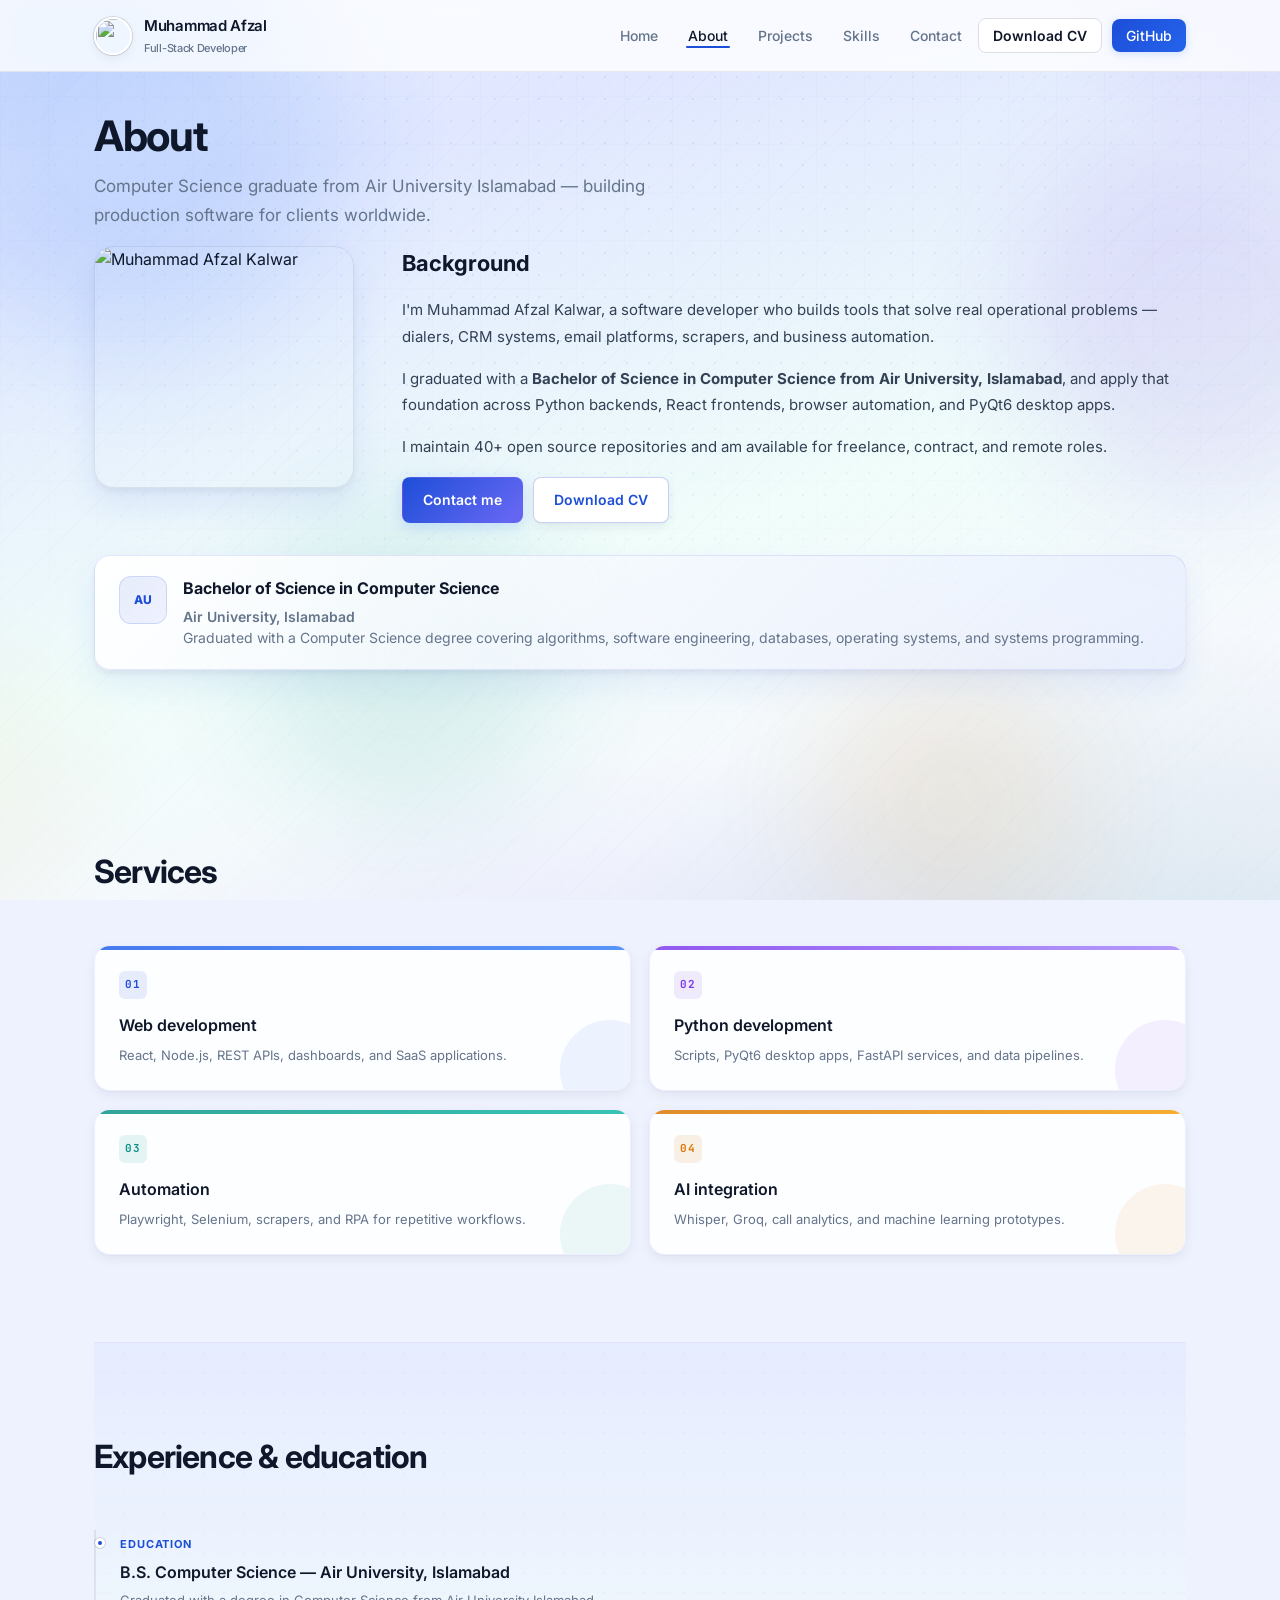
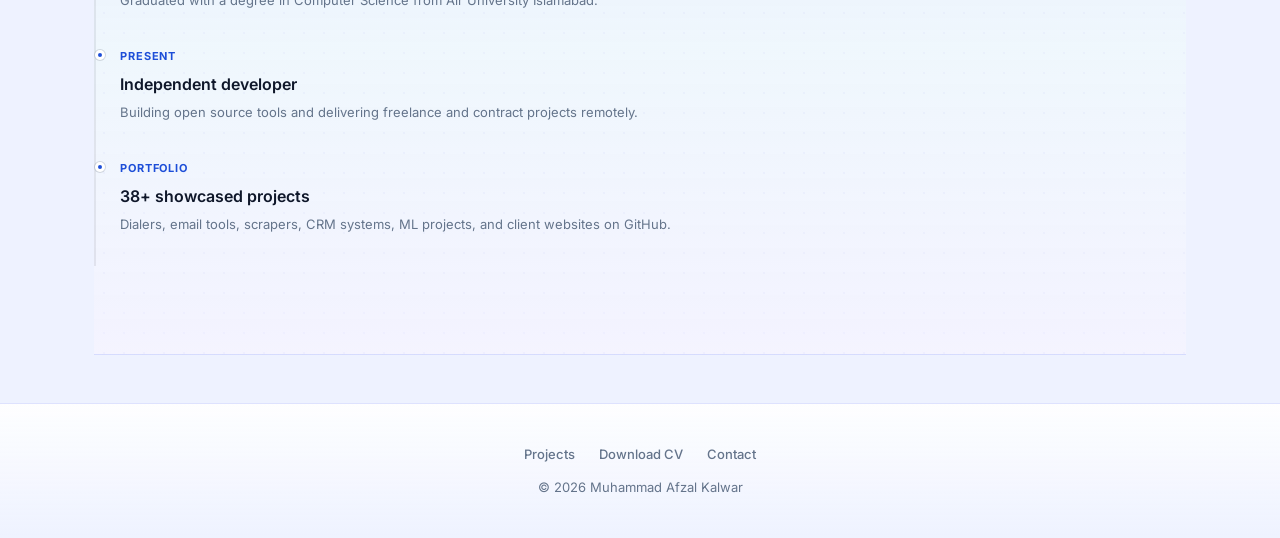
==== commit 9a47e029: "Add colorful patterns, floating orbs, and richer section animations. Tinted indigo/teal/violet backg" ====
--- a/about.html
+++ b/about.html
@@ -5,14 +5,21 @@
   <meta name="viewport" content="width=device-width, initial-scale=1.0" />
   <title>About | Muhammad Afzal Kalwar</title>
   <meta name="description" content="About Muhammad Afzal Kalwar — B.S. Computer Science, Air University Islamabad. Full-Stack Developer and Automation Engineer." />
-  <link rel="stylesheet" href="css/styles.css?v=5" />
-  <link rel="stylesheet" href="css/animations.css?v=5" />
+  <link rel="stylesheet" href="css/styles.css?v=6" />
+  <link rel="stylesheet" href="css/animations.css?v=6" />
   <link href="https://fonts.googleapis.com/css2?family=Inter:wght@400;500;600;700&family=JetBrains+Mono:wght@400;500&display=swap" rel="stylesheet" />
 </head>
 <body>
   <div class="bg-mesh" aria-hidden="true"><div class="bg-mesh-inner"></div></div>
   <div class="bg-dots" aria-hidden="true"></div>
   <div class="bg-grid-lines" aria-hidden="true"></div>
+  <div class="bg-pattern-diagonal" aria-hidden="true"></div>
+  <div class="bg-orbs" aria-hidden="true">
+    <span class="orb orb-1"></span>
+    <span class="orb orb-2"></span>
+    <span class="orb orb-3"></span>
+    <span class="orb orb-4"></span>
+  </div>
 
   <nav class="nav" id="nav">
     <a class="nav-brand" href="index.html">
@@ -90,7 +97,7 @@
     <div class="footer-links"><a href="projects.html">Projects</a><a href="assets/Muhammad-Afzal-Kalwar-CV.pdf" download="Muhammad-Afzal-Kalwar-CV.pdf">Download CV</a><a href="contact.html">Contact</a></div>
     <p>&copy; <span id="year"></span> Muhammad Afzal Kalwar</p>
   </footer>
-  <script src="js/tech-stack.js?v=5"></script>
-  <script src="js/motion.js?v=5"></script>
+  <script src="js/tech-stack.js?v=6"></script>
+  <script src="js/motion.js?v=6"></script>
 </body>
 </html>
--- a/css/styles.css
+++ b/css/styles.css
@@ -1,8 +1,8 @@
 :root {
-  --bg: #f4f6fa;
-  --bg-subtle: #eef1f7;
+  --bg: #eef2ff;
+  --bg-subtle: #e8edfa;
   --surface: #ffffff;
-  --surface-glass: rgba(255, 255, 255, 0.72);
+  --surface-glass: rgba(255, 255, 255, 0.78);
   --text: #0f172a;
   --text-secondary: #334155;
   --text-muted: #64748b;
@@ -11,8 +11,16 @@
   --accent: #1d4ed8;
   --accent-light: #3b82f6;
   --accent-hover: #1e40af;
-  --accent-soft: rgba(29, 78, 216, 0.08);
-  --accent-glow: rgba(59, 130, 246, 0.15);
+  --accent-soft: rgba(29, 78, 216, 0.1);
+  --accent-glow: rgba(59, 130, 246, 0.22);
+  --violet: #7c3aed;
+  --violet-soft: rgba(124, 58, 237, 0.1);
+  --teal: #0d9488;
+  --teal-soft: rgba(13, 148, 136, 0.1);
+  --amber: #d97706;
+  --amber-soft: rgba(217, 119, 6, 0.1);
+  --rose: #e11d48;
+  --rose-soft: rgba(225, 29, 72, 0.08);
   --success: #059669;
   --success-bg: #ecfdf5;
   --font: "Inter", system-ui, -apple-system, "Segoe UI", sans-serif;
@@ -22,9 +30,11 @@
   --radius: 12px;
   --radius-lg: 16px;
   --radius-xl: 20px;
-  --shadow-sm: 0 1px 2px rgba(15, 23, 42, 0.04), 0 4px 12px rgba(15, 23, 42, 0.04);
-  --shadow-md: 0 4px 6px rgba(15, 23, 42, 0.04), 0 16px 32px rgba(15, 23, 42, 0.08);
-  --shadow-lg: 0 8px 16px rgba(15, 23, 42, 0.06), 0 32px 64px rgba(15, 23, 42, 0.1);
+  --shadow-sm: 0 1px 2px rgba(15, 23, 42, 0.04), 0 4px 12px rgba(15, 23, 42, 0.06);
+  --shadow-md: 0 4px 6px rgba(15, 23, 42, 0.05), 0 16px 32px rgba(29, 78, 216, 0.08);
+  --shadow-lg: 0 8px 16px rgba(15, 23, 42, 0.06), 0 32px 64px rgba(99, 102, 241, 0.12);
+  --gradient-brand: linear-gradient(135deg, #1d4ed8 0%, #6366f1 45%, #7c3aed 100%);
+  --gradient-warm: linear-gradient(135deg, #0d9488 0%, #1d4ed8 50%, #7c3aed 100%);
 }
 
 *, *::before, *::after { box-sizing: border-box; margin: 0; padding: 0; }
@@ -46,28 +56,51 @@
   position: fixed; inset: 0; z-index: -3; overflow: hidden; pointer-events: none;
 }
 .bg-mesh-inner {
-  position: absolute; inset: -20%;
+  position: absolute; inset: -25%;
   background:
-    radial-gradient(ellipse 55% 45% at 15% 10%, rgba(59, 130, 246, 0.14), transparent 55%),
-    radial-gradient(ellipse 50% 40% at 85% 15%, rgba(99, 102, 241, 0.1), transparent 50%),
-    radial-gradient(ellipse 60% 50% at 50% 100%, rgba(29, 78, 216, 0.08), transparent 55%),
-    linear-gradient(165deg, #f8fafc 0%, #eef2ff 35%, #f1f5f9 70%, #f8fafc 100%);
+    radial-gradient(ellipse 50% 40% at 10% 8%, rgba(59, 130, 246, 0.22), transparent 55%),
+    radial-gradient(ellipse 45% 38% at 92% 12%, rgba(124, 58, 237, 0.18), transparent 52%),
+    radial-gradient(ellipse 55% 45% at 78% 88%, rgba(13, 148, 136, 0.14), transparent 55%),
+    radial-gradient(ellipse 40% 35% at 5% 75%, rgba(217, 119, 6, 0.1), transparent 50%),
+    radial-gradient(ellipse 60% 50% at 50% 100%, rgba(29, 78, 216, 0.12), transparent 55%),
+    linear-gradient(165deg, #eef2ff 0%, #e0e7ff 30%, #f0fdfa 55%, #faf5ff 80%, #eef2ff 100%);
 }
 .bg-dots {
   position: fixed; inset: 0; z-index: -2; pointer-events: none;
-  background-image: radial-gradient(rgba(15, 23, 42, 0.07) 1px, transparent 1px);
-  background-size: 24px 24px;
-  mask-image: radial-gradient(ellipse 90% 80% at 50% 30%, black 20%, transparent 75%);
-  opacity: 0.5;
+  background-image: radial-gradient(rgba(29, 78, 216, 0.12) 1.5px, transparent 1.5px);
+  background-size: 22px 22px;
+  mask-image: radial-gradient(ellipse 95% 85% at 50% 25%, black 15%, transparent 78%);
+  opacity: 0.65;
 }
 .bg-grid-lines {
-  position: fixed; inset: 0; z-index: -2; pointer-events: none; opacity: 0.35;
+  position: fixed; inset: 0; z-index: -2; pointer-events: none; opacity: 0.45;
   background:
-    linear-gradient(90deg, rgba(15, 23, 42, 0.04) 1px, transparent 1px),
-    linear-gradient(rgba(15, 23, 42, 0.04) 1px, transparent 1px);
-  background-size: 64px 64px;
-  mask-image: linear-gradient(180deg, black 0%, transparent 85%);
-}
+    linear-gradient(90deg, rgba(99, 102, 241, 0.06) 1px, transparent 1px),
+    linear-gradient(rgba(99, 102, 241, 0.06) 1px, transparent 1px);
+  background-size: 48px 48px;
+  mask-image: linear-gradient(180deg, black 0%, transparent 90%);
+}
+.bg-pattern-diagonal {
+  position: fixed; inset: 0; z-index: -2; pointer-events: none; opacity: 0.035;
+  background: repeating-linear-gradient(
+    -45deg,
+    transparent,
+    transparent 12px,
+    rgba(29, 78, 216, 0.5) 12px,
+    rgba(29, 78, 216, 0.5) 13px
+  );
+}
+.bg-orbs {
+  position: fixed; inset: 0; z-index: -1; pointer-events: none; overflow: hidden;
+}
+.orb {
+  position: absolute; border-radius: 50%; filter: blur(60px);
+  opacity: 0.45; will-change: transform;
+}
+.orb-1 { width: 420px; height: 420px; top: -8%; left: -6%; background: rgba(59, 130, 246, 0.35); }
+.orb-2 { width: 360px; height: 360px; top: 15%; right: -8%; background: rgba(124, 58, 237, 0.28); }
+.orb-3 { width: 300px; height: 300px; bottom: 10%; left: 20%; background: rgba(13, 148, 136, 0.25); }
+.orb-4 { width: 280px; height: 280px; bottom: -5%; right: 15%; background: rgba(217, 119, 6, 0.2); }
 
 a { color: var(--accent); text-decoration: none; transition: color 0.2s; }
 a:hover { color: var(--accent-hover); }
@@ -122,8 +155,17 @@
 .section-label {
   display: inline-block; font-size: 0.6875rem; font-weight: 700;
   text-transform: uppercase; letter-spacing: 0.12em;
-  color: var(--accent); margin-bottom: 0.75rem;
-}
+  background: var(--gradient-brand);
+  -webkit-background-clip: text; background-clip: text;
+  -webkit-text-fill-color: transparent;
+  margin-bottom: 0.75rem;
+  position: relative;
+}
+.section-label::after {
+  content: ""; display: block; width: 32px; height: 2px; margin-top: 0.4rem;
+  background: var(--gradient-brand); border-radius: 2px;
+}
+.section-head.center .section-label::after { margin: 0.4rem auto 0; }
 .eyebrow {
   display: inline-flex; align-items: center; gap: 0.5rem;
   font-size: 0.8125rem; font-weight: 600; color: var(--success);
@@ -149,10 +191,27 @@
   box-shadow: var(--shadow-md);
 }
 .section-subtle {
-  background: linear-gradient(180deg, rgba(255,255,255,0.5) 0%, rgba(238,242,247,0.8) 100%);
-  border-top: 1px solid var(--border);
-  border-bottom: 1px solid var(--border);
-}
+  background:
+    linear-gradient(180deg, rgba(224, 231, 255, 0.55) 0%, rgba(240, 253, 250, 0.45) 50%, rgba(250, 245, 255, 0.5) 100%);
+  border-top: 1px solid rgba(99, 102, 241, 0.12);
+  border-bottom: 1px solid rgba(99, 102, 241, 0.12);
+  position: relative;
+}
+.section-subtle::before {
+  content: ""; position: absolute; inset: 0; pointer-events: none;
+  background-image: radial-gradient(rgba(99, 102, 241, 0.07) 1px, transparent 1px);
+  background-size: 20px 20px; opacity: 0.6;
+}
+.section-colored {
+  background: linear-gradient(135deg, rgba(224, 231, 255, 0.7) 0%, rgba(237, 233, 254, 0.5) 100%);
+  position: relative; overflow: hidden;
+}
+.section-colored::after {
+  content: ""; position: absolute; top: -40%; right: -15%; width: 400px; height: 400px;
+  border-radius: 50%; background: radial-gradient(circle, rgba(124, 58, 237, 0.12), transparent 70%);
+  pointer-events: none;
+}
+.section > .container { position: relative; z-index: 1; }
 .section-head { margin-bottom: 3rem; }
 .section-head.center { text-align: center; }
 .section-head.center p { margin: 0 auto; }
@@ -183,33 +242,51 @@
   box-shadow: var(--shadow-md); position: relative; z-index: 1;
 }
 .hero-photo-ring {
-  position: absolute; inset: -6px; border-radius: calc(var(--radius-xl) + 4px);
-  background: linear-gradient(135deg, var(--accent-light), #6366f1, var(--accent));
-  opacity: 0.35; z-index: 0;
-}
+  position: absolute; inset: -8px; border-radius: calc(var(--radius-xl) + 6px);
+  background: conic-gradient(from 0deg, #3b82f6, #6366f1, #7c3aed, #0d9488, #3b82f6);
+  opacity: 0.55; z-index: 0;
+}
+.hero-content h1,
+.hero-word {
+  background: linear-gradient(135deg, #0f172a 0%, #1d4ed8 45%, #6366f1 75%, #7c3aed 100%);
+  -webkit-background-clip: text; background-clip: text;
+  -webkit-text-fill-color: transparent;
+}
+.hero-title-line {
+  background: var(--gradient-brand);
+  -webkit-background-clip: text; background-clip: text;
+  -webkit-text-fill-color: transparent;
+  font-weight: 600; font-size: 1.0625rem;
+  margin-bottom: 1rem; letter-spacing: -0.01em;
+}
+.hero-lead {
+  font-size: 1.0625rem; color: var(--text-secondary);
+  margin-bottom: 1.75rem; max-width: 520px; line-height: 1.75;
+}
+.hero-actions { display: flex; flex-wrap: wrap; gap: 0.75rem; margin-bottom: 0; }
+
+/* Bento sidebar */
+.hero-aside { display: flex; flex-direction: column; gap: 1rem; }
 .hero-content h1 {
   font-size: clamp(1.875rem, 4vw, 2.625rem); font-weight: 700;
   letter-spacing: -0.035em; line-height: 1.15; margin-bottom: 0.5rem;
 }
-.hero-title-line {
-  color: var(--accent); font-weight: 600; font-size: 1.0625rem;
-  margin-bottom: 1rem; letter-spacing: -0.01em;
-}
-.hero-lead {
-  font-size: 1.0625rem; color: var(--text-secondary);
-  margin-bottom: 1.75rem; max-width: 520px; line-height: 1.75;
-}
-.hero-actions { display: flex; flex-wrap: wrap; gap: 0.75rem; margin-bottom: 0; }
-
-/* Bento sidebar */
-.hero-aside { display: flex; flex-direction: column; gap: 1rem; }
 .bento-card {
-  background: var(--surface);
-  border: 1px solid var(--border);
+  background: rgba(255, 255, 255, 0.85);
+  border: 1px solid rgba(99, 102, 241, 0.12);
   border-radius: var(--radius-lg);
   padding: 1.375rem 1.5rem;
   box-shadow: var(--shadow-sm);
-}
+  backdrop-filter: blur(8px);
+}
+.bento-card-accent {
+  background: linear-gradient(145deg, rgba(255,255,255,0.92) 0%, rgba(224,231,255,0.6) 100%);
+  border-color: rgba(29, 78, 216, 0.18);
+}
+.bento-stat:nth-child(1) strong { color: var(--accent); }
+.bento-stat:nth-child(2) strong { color: var(--violet); }
+.bento-stat:nth-child(3) strong { color: var(--teal); }
+.bento-stat:nth-child(4) strong { color: var(--amber); }
 .bento-card h3 {
   font-size: 0.6875rem; font-weight: 700; text-transform: uppercase;
   letter-spacing: 0.1em; color: var(--text-muted); margin-bottom: 1rem;
@@ -243,23 +320,31 @@
 .hero-meta {
   display: grid; grid-template-columns: repeat(4, 1fr); gap: 1rem;
   margin-top: 2.5rem; padding: 1.5rem;
-  background: var(--surface); border: 1px solid var(--border);
-  border-radius: var(--radius-lg); box-shadow: var(--shadow-sm);
-}
-.hero-meta div { text-align: center; padding: 0.5rem; border-right: 1px solid var(--border); }
+  background: rgba(255, 255, 255, 0.8);
+  border: 1px solid rgba(99, 102, 241, 0.15);
+  border-radius: var(--radius-lg); box-shadow: var(--shadow-md);
+  backdrop-filter: blur(10px);
+}
+.hero-meta div:nth-child(1) strong { color: var(--accent); }
+.hero-meta div:nth-child(2) strong { color: var(--violet); }
+.hero-meta div:nth-child(3) strong { color: var(--teal); }
+.hero-meta div:nth-child(4) strong { color: var(--amber); }
+.hero-meta span { font-size: 0.75rem; color: var(--text-muted); }
+
+.hero-meta div { text-align: center; padding: 0.5rem; border-right: 1px solid rgba(99, 102, 241, 0.1); }
 .hero-meta div:last-child { border-right: none; }
 .hero-meta strong {
   display: block; font-size: 1.375rem; font-weight: 700;
-  color: var(--text); font-variant-numeric: tabular-nums;
-}
-.hero-meta span { font-size: 0.75rem; color: var(--text-muted); }
-
+  font-variant-numeric: tabular-nums;
+}
 .hero-panel {
   margin-top: 1.5rem; padding: 1.25rem 1.5rem;
-  background: linear-gradient(135deg, var(--accent-soft) 0%, rgba(255,255,255,0.9) 100%);
-  border: 1px solid rgba(29, 78, 216, 0.12);
+  background: linear-gradient(135deg, rgba(224,231,255,0.7) 0%, rgba(255,255,255,0.9) 60%, rgba(240,253,250,0.6) 100%);
+  border: 1px solid rgba(99, 102, 241, 0.15);
   border-radius: var(--radius-lg);
-  border-left: 3px solid var(--accent);
+  border-left: 4px solid var(--accent);
+  box-shadow: var(--shadow-sm);
+  position: relative;
 }
 .hero-panel p { color: var(--text-secondary); font-size: 0.9375rem; line-height: 1.7; }
 
@@ -271,8 +356,9 @@
   font-family: inherit;
 }
 .btn-primary {
-  background: linear-gradient(135deg, var(--accent) 0%, #2563eb 100%);
-  color: #fff; box-shadow: 0 2px 8px var(--accent-glow);
+  background: var(--gradient-brand);
+  background-size: 200% 200%;
+  color: #fff; box-shadow: 0 4px 14px var(--accent-glow);
 }
 .btn-primary:hover { color: #fff; }
 .btn-secondary {
@@ -286,11 +372,14 @@
 /* Projects */
 .project-grid { display: grid; grid-template-columns: repeat(3, 1fr); gap: 1.375rem; }
 .project-card {
-  background: var(--surface); border: 1px solid var(--border);
+  background: rgba(255, 255, 255, 0.9); border: 1px solid rgba(99, 102, 241, 0.1);
   border-radius: var(--radius-lg); overflow: hidden;
-  box-shadow: var(--shadow-sm);
-}
-.project-card:hover { border-color: var(--border-strong); box-shadow: var(--shadow-md); }
+  box-shadow: var(--shadow-sm); backdrop-filter: blur(4px);
+}
+.project-card:hover {
+  border-color: rgba(99, 102, 241, 0.25);
+  box-shadow: var(--shadow-lg);
+}
 .project-shot {
   aspect-ratio: 16/10; overflow: hidden;
   background: linear-gradient(135deg, var(--bg-subtle), #e2e8f0);
@@ -331,16 +420,36 @@
 /* Services */
 .services-grid { display: grid; grid-template-columns: repeat(2, 1fr); gap: 1.125rem; }
 .service-card {
-  padding: 1.5rem; background: var(--surface);
-  border: 1px solid var(--border); border-radius: var(--radius-lg);
+  padding: 1.5rem; background: rgba(255, 255, 255, 0.88);
+  border: 1px solid rgba(99, 102, 241, 0.1); border-radius: var(--radius-lg);
   box-shadow: var(--shadow-sm); position: relative; overflow: hidden;
+  backdrop-filter: blur(6px);
 }
 .service-card::before {
-  content: ""; position: absolute; top: 0; left: 0; right: 0; height: 3px;
-  background: linear-gradient(90deg, var(--accent), #6366f1);
-  opacity: 0; transition: opacity 0.3s;
-}
-.service-card:hover::before { opacity: 1; }
+  content: ""; position: absolute; top: 0; left: 0; right: 0; height: 4px;
+  background: var(--card-accent, var(--gradient-brand));
+  opacity: 0.85;
+}
+.service-card:nth-child(1) { --card-accent: linear-gradient(90deg, #2563eb, #3b82f6); }
+.service-card:nth-child(2) { --card-accent: linear-gradient(90deg, #7c3aed, #a78bfa); }
+.service-card:nth-child(3) { --card-accent: linear-gradient(90deg, #0d9488, #14b8a6); }
+.service-card:nth-child(4) { --card-accent: linear-gradient(90deg, #d97706, #f59e0b); }
+.service-card::after {
+  content: ""; position: absolute; bottom: -30px; right: -30px;
+  width: 100px; height: 100px; border-radius: 50%;
+  background: var(--card-glow, var(--accent-soft)); opacity: 0.5;
+  pointer-events: none; transition: transform 0.4s ease;
+}
+.service-card:nth-child(1) { --card-glow: rgba(37, 99, 235, 0.15); }
+.service-card:nth-child(2) { --card-glow: rgba(124, 58, 237, 0.15); }
+.service-card:nth-child(3) { --card-glow: rgba(13, 148, 136, 0.15); }
+.service-card:nth-child(4) { --card-glow: rgba(217, 119, 6, 0.15); }
+.service-card:hover::after { transform: scale(1.5); }
+.service-card:hover::before { opacity: 1; height: 5px; }
+.service-card:nth-child(1) .service-num { background: var(--accent-soft); color: var(--accent); }
+.service-card:nth-child(2) .service-num { background: var(--violet-soft); color: var(--violet); }
+.service-card:nth-child(3) .service-num { background: var(--teal-soft); color: var(--teal); }
+.service-card:nth-child(4) .service-num { background: var(--amber-soft); color: var(--amber); }
 .service-card h3 { font-size: 1rem; font-weight: 600; margin-bottom: 0.4rem; }
 .service-card p { font-size: 0.8125rem; color: var(--text-muted); line-height: 1.6; }
 .service-num {
@@ -430,15 +539,21 @@
 /* CTA */
 .cta-band {
   text-align: center; padding: 3.5rem 2rem;
-  border: 1px solid var(--border); border-radius: var(--radius-xl);
-  background: linear-gradient(135deg, var(--surface) 0%, var(--accent-soft) 100%);
-  box-shadow: var(--shadow-md); position: relative; overflow: hidden;
+  border: 1px solid rgba(99, 102, 241, 0.15); border-radius: var(--radius-xl);
+  background: linear-gradient(135deg, rgba(255,255,255,0.95) 0%, rgba(224,231,255,0.6) 40%, rgba(237,233,254,0.5) 100%);
+  box-shadow: var(--shadow-lg); position: relative; overflow: hidden;
 }
 .cta-band::before {
   content: ""; position: absolute; top: -50%; right: -20%;
-  width: 300px; height: 300px; border-radius: 50%;
-  background: radial-gradient(circle, var(--accent-glow), transparent 70%);
-  pointer-events: none;
+  width: 320px; height: 320px; border-radius: 50%;
+  background: radial-gradient(circle, rgba(124, 58, 237, 0.15), transparent 70%);
+  pointer-events: none; animation: orbPulse 6s ease-in-out infinite;
+}
+.cta-band::after {
+  content: ""; position: absolute; bottom: -40%; left: -10%;
+  width: 280px; height: 280px; border-radius: 50%;
+  background: radial-gradient(circle, rgba(59, 130, 246, 0.12), transparent 70%);
+  pointer-events: none; animation: orbPulse 8s ease-in-out infinite reverse;
 }
 .cta-band h2 { font-size: 1.625rem; font-weight: 700; margin-bottom: 0.5rem; letter-spacing: -0.02em; position: relative; }
 .cta-band p { color: var(--text-muted); margin-bottom: 1.5rem; font-size: 0.9375rem; position: relative; }
@@ -446,9 +561,9 @@
 
 /* Footer */
 .footer {
-  border-top: 1px solid var(--border); padding: 2.5rem 0;
+  border-top: 1px solid rgba(99, 102, 241, 0.12); padding: 2.5rem 0;
   text-align: center; color: var(--text-muted); font-size: 0.8125rem;
-  background: var(--surface);
+  background: linear-gradient(180deg, rgba(255,255,255,0.9), rgba(238,242,255,0.8));
 }
 .footer-links { display: flex; justify-content: center; gap: 1.5rem; margin-bottom: 0.75rem; }
 .footer-links a { color: var(--text-muted); font-weight: 500; }
@@ -457,9 +572,10 @@
 /* Education */
 .education-card {
   display: flex; gap: 1rem; align-items: flex-start;
-  padding: 1.25rem 1.5rem; background: var(--surface);
-  border: 1px solid var(--border); border-radius: var(--radius-lg);
-  box-shadow: var(--shadow-sm);
+  padding: 1.25rem 1.5rem;
+  background: linear-gradient(135deg, rgba(255,255,255,0.95), rgba(224,231,255,0.5));
+  border: 1px solid rgba(99, 102, 241, 0.15); border-radius: var(--radius-lg);
+  box-shadow: var(--shadow-md);
 }
 .education-icon {
   width: 48px; height: 48px; flex-shrink: 0;
@@ -481,10 +597,16 @@
 }
 .tech-icon-item {
   display: flex; flex-direction: column; align-items: center; gap: 0.5rem;
-  padding: 1rem 0.5rem; background: var(--surface);
-  border: 1px solid var(--border); border-radius: var(--radius-lg);
+  padding: 1rem 0.5rem;
+  background: rgba(255, 255, 255, 0.85);
+  border: 1px solid rgba(99, 102, 241, 0.1); border-radius: var(--radius-lg);
   box-shadow: var(--shadow-sm); cursor: default;
-}
+  backdrop-filter: blur(4px);
+}
+.tech-icon-item:nth-child(4n+1) .tech-icon-wrap { background: var(--accent-soft); }
+.tech-icon-item:nth-child(4n+2) .tech-icon-wrap { background: var(--violet-soft); }
+.tech-icon-item:nth-child(4n+3) .tech-icon-wrap { background: var(--teal-soft); }
+.tech-icon-item:nth-child(4n) .tech-icon-wrap { background: var(--amber-soft); }
 .tech-icon-wrap {
   width: 44px; height: 44px; display: flex; align-items: center; justify-content: center;
   background: var(--bg-subtle); border-radius: 10px;
--- a/css/animations.css
+++ b/css/animations.css
@@ -102,6 +102,65 @@
   66% { transform: translate(-1.5%, 2%) scale(0.98); }
 }
 .bg-mesh-inner { animation: meshDrift 18s ease-in-out infinite; }
+
+/* Floating orbs */
+@keyframes orbFloat1 {
+  0%, 100% { transform: translate(0, 0) scale(1); }
+  33% { transform: translate(40px, 30px) scale(1.08); }
+  66% { transform: translate(-20px, 50px) scale(0.95); }
+}
+@keyframes orbFloat2 {
+  0%, 100% { transform: translate(0, 0) scale(1); }
+  50% { transform: translate(-50px, 40px) scale(1.1); }
+}
+@keyframes orbFloat3 {
+  0%, 100% { transform: translate(0, 0); }
+  40% { transform: translate(30px, -40px); }
+  70% { transform: translate(-40px, -20px); }
+}
+@keyframes orbFloat4 {
+  0%, 100% { transform: translate(0, 0) scale(1); }
+  45% { transform: translate(-35px, -45px) scale(1.06); }
+}
+.orb-1 { animation: orbFloat1 22s ease-in-out infinite; }
+.orb-2 { animation: orbFloat2 26s ease-in-out infinite; }
+.orb-3 { animation: orbFloat3 20s ease-in-out infinite; }
+.orb-4 { animation: orbFloat4 24s ease-in-out infinite; }
+
+@keyframes ringSpin {
+  to { transform: rotate(360deg); }
+}
+.hero-photo-ring { animation: ringSpin 8s linear infinite; }
+
+@keyframes gradientShift {
+  0%, 100% { background-position: 0% 50%; }
+  50% { background-position: 100% 50%; }
+}
+.btn-primary { animation: gradientShift 6s ease infinite; }
+
+@keyframes orbPulse {
+  0%, 100% { transform: scale(1); opacity: 0.8; }
+  50% { transform: scale(1.15); opacity: 1; }
+}
+
+@keyframes labelShimmer {
+  0% { background-position: 0% 50%; }
+  100% { background-position: 200% 50%; }
+}
+.section-label {
+  background-size: 200% auto;
+  animation: labelShimmer 4s linear infinite;
+}
+
+@keyframes iconFloat {
+  0%, 100% { transform: translateY(0); }
+  50% { transform: translateY(-3px); }
+}
+.tech-icon-item.visible .tech-icon-wrap {
+  animation: iconPop 0.5s cubic-bezier(0.22, 1, 0.36, 1) both, iconFloat 3s ease-in-out 0.5s infinite;
+}
+.tech-icon-item:nth-child(2n) .tech-icon-wrap { animation-delay: 0s, 0.8s; }
+.tech-icon-item:nth-child(3n) .tech-icon-wrap { animation-delay: 0s, 1.2s; }
 
 /* Marquee */
 @keyframes marquee {
@@ -169,9 +228,6 @@
 
 .filter-btn { transition: all 0.25s cubic-bezier(0.22, 1, 0.36, 1); }
 
-.tech-icon-item.visible .tech-icon-wrap {
-  animation: iconPop 0.5s cubic-bezier(0.22, 1, 0.36, 1) both;
-}
 @keyframes iconPop {
   from { transform: scale(0.6); opacity: 0; }
   to { transform: scale(1); opacity: 1; }
@@ -201,4 +257,8 @@
   .hero-word { opacity: 1; transform: none; animation: none; }
   .bg-mesh-inner { animation: none; }
   .marquee-track { animation: none; }
-}
+  .orb { animation: none !important; }
+  .hero-photo-ring { animation: none; }
+  .btn-primary { animation: none; }
+  .section-label { animation: none; }
+}
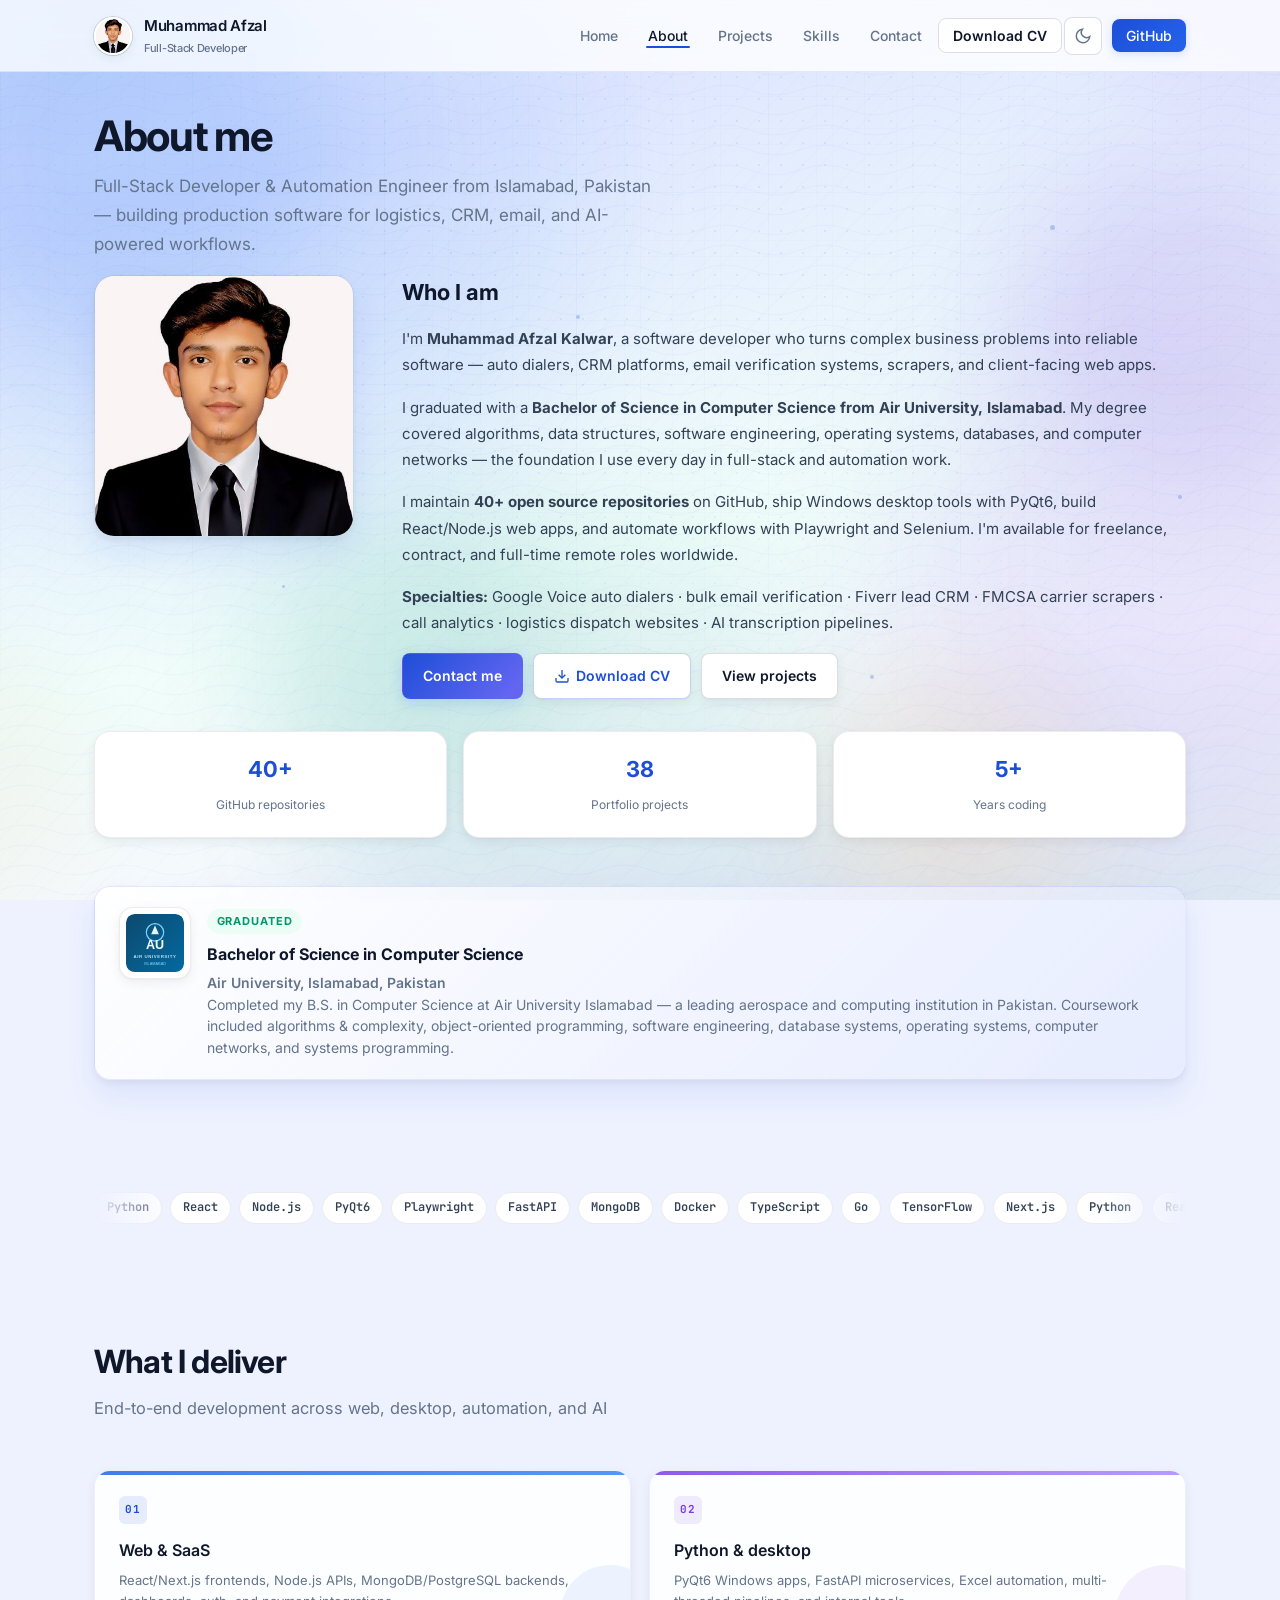
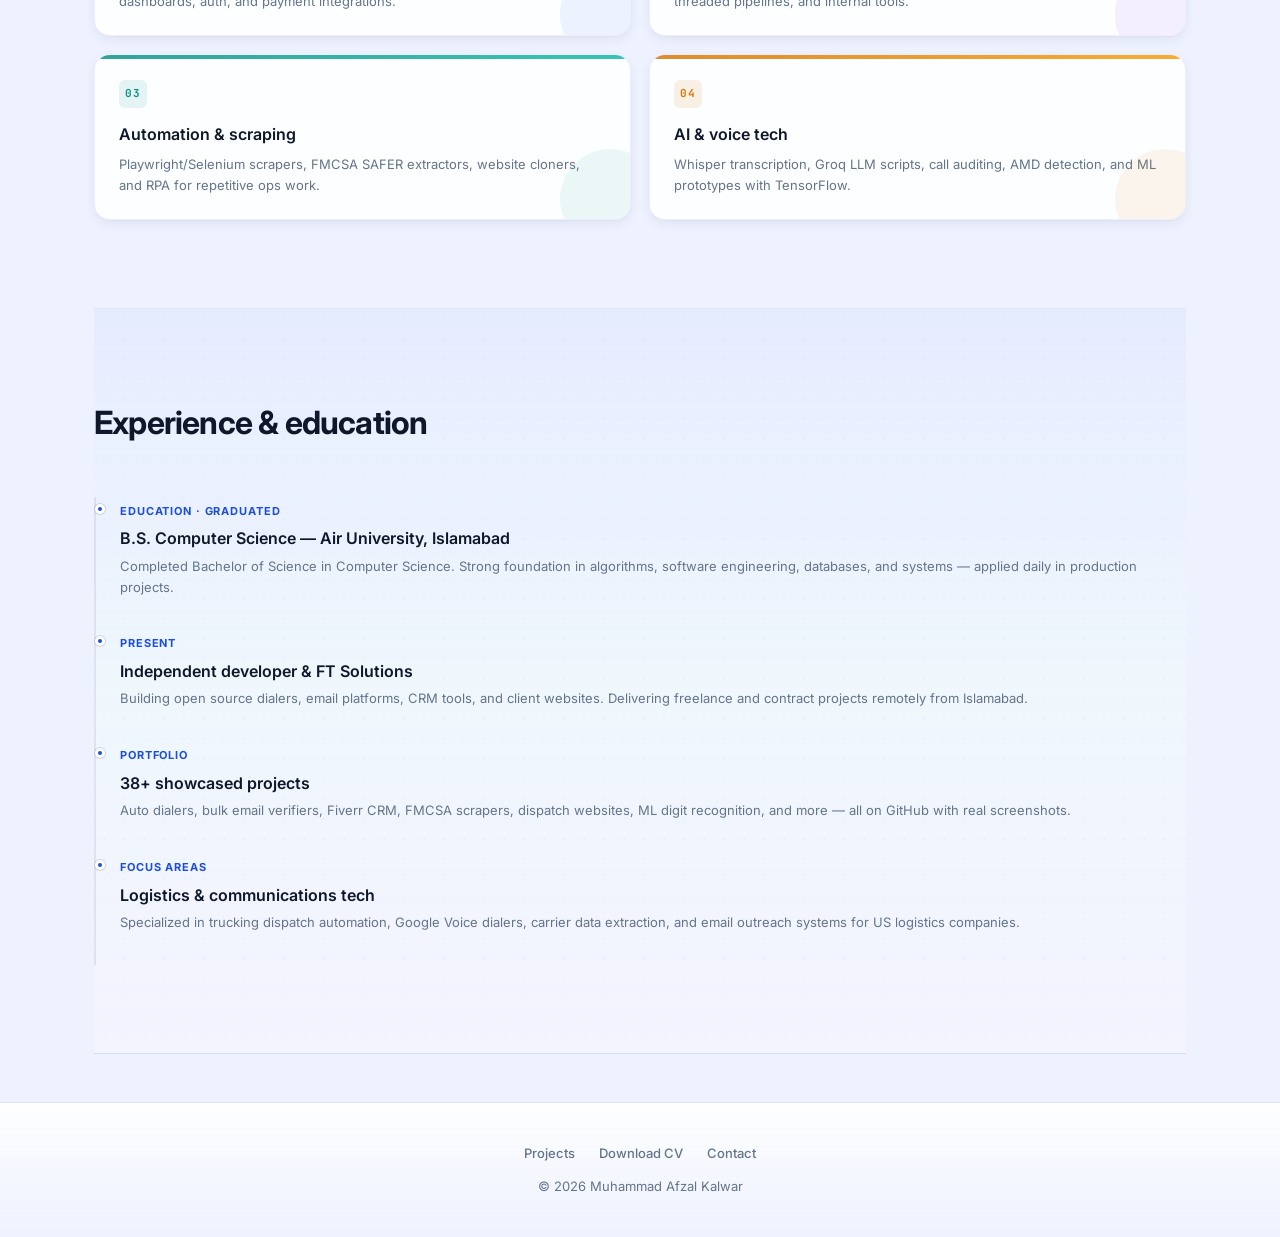
==== commit 950e23d0: "Add favicon, dark mode, richer about/skills, and enhanced animations. Profile photo as site icon; au" ====
--- a/about.html
+++ b/about.html
@@ -4,26 +4,50 @@
   <meta charset="UTF-8" />
   <meta name="viewport" content="width=device-width, initial-scale=1.0" />
   <title>About | Muhammad Afzal Kalwar</title>
-  <meta name="description" content="About Muhammad Afzal Kalwar — B.S. Computer Science, Air University Islamabad. Full-Stack Developer and Automation Engineer." />
-  <link rel="stylesheet" href="css/styles.css?v=6" />
-  <link rel="stylesheet" href="css/animations.css?v=6" />
+  <meta name="description" content="About Muhammad Afzal Kalwar — B.S. Computer Science graduate, Air University Islamabad. Full-Stack Developer and Automation Engineer." />
+  <link rel="icon" type="image/png" sizes="32x32" href="assets/favicon-32.png" />
+  <link rel="icon" type="image/png" sizes="16x16" href="assets/favicon-16.png" />
+  <link rel="apple-touch-icon" href="assets/apple-touch-icon.png" />
+  <link rel="manifest" href="site.webmanifest" />
+  <meta name="theme-color" content="#1d4ed8" media="(prefers-color-scheme: light)" />
+  <meta name="theme-color" content="#0f172a" media="(prefers-color-scheme: dark)" />
+  <script>
+  (function(){try{var s=localStorage.getItem('portfolio-theme');var d=window.matchMedia('(prefers-color-scheme:dark)').matches;var t=s==='dark'||s==='light'?s:(d?'dark':'light');document.documentElement.setAttribute('data-theme',t);document.documentElement.style.colorScheme=t;}catch(e){}})();
+  </script>
+<link rel="icon" type="image/png" sizes="32x32" href="assets/favicon-32.png" />
+  <link rel="icon" type="image/png" sizes="16x16" href="assets/favicon-16.png" />
+  <link rel="apple-touch-icon" href="assets/apple-touch-icon.png" />
+  <link rel="manifest" href="site.webmanifest" />
+  <meta name="theme-color" content="#1d4ed8" media="(prefers-color-scheme: light)" />
+  <meta name="theme-color" content="#0f172a" media="(prefers-color-scheme: dark)" />
+  <script>
+  (function(){try{var s=localStorage.getItem('portfolio-theme');var d=window.matchMedia('(prefers-color-scheme:dark)').matches;var t=s==='dark'||s==='light'?s:(d?'dark':'light');document.documentElement.setAttribute('data-theme',t);document.documentElement.style.colorScheme=t;}catch(e){}})();
+  </script>
+  <link rel="stylesheet" href="css/styles.css?v=9" />
+  <link rel="stylesheet" href="css/animations.css?v=9" />
+  <link rel="stylesheet" href="css/dark.css?v=9" />
+  <link rel="stylesheet" href="css/patterns.css?v=9" />
+  <link rel="stylesheet" href="css/dark.css?v=9" />
+  <link rel="stylesheet" href="css/patterns.css?v=9" />
   <link href="https://fonts.googleapis.com/css2?family=Inter:wght@400;500;600;700&family=JetBrains+Mono:wght@400;500&display=swap" rel="stylesheet" />
 </head>
 <body>
+  <div class="scroll-progress" id="scrollProgress" aria-hidden="true"></div>
   <div class="bg-mesh" aria-hidden="true"><div class="bg-mesh-inner"></div></div>
   <div class="bg-dots" aria-hidden="true"></div>
   <div class="bg-grid-lines" aria-hidden="true"></div>
   <div class="bg-pattern-diagonal" aria-hidden="true"></div>
+  <div class="bg-aurora" aria-hidden="true"><span></span><span></span><span></span></div>
+  <div class="bg-pattern-cross" aria-hidden="true"></div>
+  <div class="bg-pattern-waves" aria-hidden="true"></div>
+  <div class="bg-particles" aria-hidden="true"><i></i><i></i><i></i><i></i><i></i><i></i></div>
   <div class="bg-orbs" aria-hidden="true">
-    <span class="orb orb-1"></span>
-    <span class="orb orb-2"></span>
-    <span class="orb orb-3"></span>
-    <span class="orb orb-4"></span>
+    <span class="orb orb-1"></span><span class="orb orb-2"></span><span class="orb orb-3"></span><span class="orb orb-4"></span>
   </div>
 
   <nav class="nav" id="nav">
     <a class="nav-brand" href="index.html">
-      <img class="nav-avatar" src="https://github.com/mafzalkalwardev.png" alt="" width="36" height="36" />
+      <img class="nav-avatar" src="assets/profile.png" alt="" width="38" height="38" />
       <span class="nav-name">Muhammad Afzal<span>Full-Stack Developer</span></span>
     </a>
     <button class="nav-toggle" id="navToggle" aria-label="Menu"><span></span><span></span><span></span></button>
@@ -34,6 +58,12 @@
       <li><a href="skills.html">Skills</a></li>
       <li><a href="contact.html">Contact</a></li>
       <li><a href="assets/Muhammad-Afzal-Kalwar-CV.pdf" class="nav-cv" download="Muhammad-Afzal-Kalwar-CV.pdf">Download CV</a></li>
+      <li>
+        <button class="theme-toggle" id="themeToggle" type="button" aria-label="Toggle color mode">
+          <svg class="icon-moon" viewBox="0 0 24 24" fill="none" stroke="currentColor" stroke-width="2" aria-hidden="true"><path d="M21 12.79A9 9 0 1 1 11.21 3 7 7 0 0 0 21 12.79z"/></svg>
+          <svg class="icon-sun" viewBox="0 0 24 24" fill="none" stroke="currentColor" stroke-width="2" aria-hidden="true"><circle cx="12" cy="12" r="5"/><path d="M12 1v2M12 21v2M4.22 4.22l1.42 1.42M18.36 18.36l1.42 1.42M1 12h2M21 12h2M4.22 19.78l1.42-1.42M18.36 5.64l1.42-1.42"/></svg>
+        </button>
+      </li>
       <li><a href="https://github.com/mafzalkalwardev" class="nav-cta" target="_blank" rel="noopener">GitHub</a></li>
     </ul>
   </nav>
@@ -41,53 +71,75 @@
   <main>
     <div class="container">
       <header class="page-header reveal">
-        <h1 class="page-title">About</h1>
-        <p class="page-subtitle">Computer Science graduate from Air University Islamabad — building production software for clients worldwide.</p>
+        <h1 class="page-title">About me</h1>
+        <p class="page-subtitle">Full-Stack Developer &amp; Automation Engineer from Islamabad, Pakistan — building production software for logistics, CRM, email, and AI-powered workflows.</p>
       </header>
 
       <section class="about-grid">
         <div class="about-photo reveal">
-          <img src="https://github.com/mafzalkalwardev.png" alt="Muhammad Afzal Kalwar" width="240" height="240" />
+          <img src="assets/profile.png" alt="Muhammad Afzal Kalwar" width="260" height="260" />
         </div>
-        <div class="about-text reveal delay-1">
-          <h2>Background</h2>
-          <p>I'm Muhammad Afzal Kalwar, a software developer who builds tools that solve real operational problems — dialers, CRM systems, email platforms, scrapers, and business automation.</p>
-          <p>I graduated with a <strong>Bachelor of Science in Computer Science from Air University, Islamabad</strong>, and apply that foundation across Python backends, React frontends, browser automation, and PyQt6 desktop apps.</p>
-          <p>I maintain 40+ open source repositories and am available for freelance, contract, and remote roles.</p>
-          <div style="display:flex;flex-wrap:wrap;gap:0.625rem;margin-top:0.5rem">
+        <div class="about-text reveal-right delay-1">
+          <h2>Who I am</h2>
+          <p>I'm <strong>Muhammad Afzal Kalwar</strong>, a software developer who turns complex business problems into reliable software — auto dialers, CRM platforms, email verification systems, scrapers, and client-facing web apps.</p>
+          <p>I graduated with a <strong>Bachelor of Science in Computer Science from Air University, Islamabad</strong>. My degree covered algorithms, data structures, software engineering, operating systems, databases, and computer networks — the foundation I use every day in full-stack and automation work.</p>
+          <p>I maintain <strong>40+ open source repositories</strong> on GitHub, ship Windows desktop tools with PyQt6, build React/Node.js web apps, and automate workflows with Playwright and Selenium. I'm available for freelance, contract, and full-time remote roles worldwide.</p>
+          <p><strong>Specialties:</strong> Google Voice auto dialers · bulk email verification · Fiverr lead CRM · FMCSA carrier scrapers · call analytics · logistics dispatch websites · AI transcription pipelines.</p>
+          <div style="display:flex;flex-wrap:wrap;gap:0.625rem;margin-top:0.75rem">
             <a href="contact.html" class="btn btn-primary">Contact me</a>
-            <a href="assets/Muhammad-Afzal-Kalwar-CV.pdf" class="btn btn-cv" download="Muhammad-Afzal-Kalwar-CV.pdf">Download CV</a>
+            <a href="assets/Muhammad-Afzal-Kalwar-CV.pdf" class="btn btn-cv" download="Muhammad-Afzal-Kalwar-CV.pdf">
+              <svg viewBox="0 0 24 24" fill="none" stroke="currentColor" stroke-width="2" aria-hidden="true" width="16" height="16"><path d="M21 15v4a2 2 0 0 1-2 2H5a2 2 0 0 1-2-2v-4"/><polyline points="7 10 12 15 17 10"/><line x1="12" y1="15" x2="12" y2="3"/></svg>
+              Download CV
+            </a>
+            <a href="projects.html" class="btn btn-secondary">View projects</a>
           </div>
         </div>
       </section>
 
-      <section class="section" style="padding-top:2rem">
+      <div class="about-highlights reveal stagger-grid">
+        <div class="about-highlight"><strong>40+</strong><span>GitHub repositories</span></div>
+        <div class="about-highlight"><strong>38</strong><span>Portfolio projects</span></div>
+        <div class="about-highlight"><strong>5+</strong><span>Years coding</span></div>
+      </div>
+
+      <section class="section" style="padding-top:3rem">
         <div class="education-card reveal">
-          <div class="education-icon" aria-hidden="true">AU</div>
+          <img class="education-logo" src="assets/education/air-university.svg" alt="Air University Islamabad logo" width="72" height="72" />
           <div>
+            <span class="education-badge">Graduated</span>
             <h3>Bachelor of Science in Computer Science</h3>
-            <p class="education-school">Air University, Islamabad</p>
-            <p>Graduated with a Computer Science degree covering algorithms, software engineering, databases, operating systems, and systems programming.</p>
+            <p class="education-school">Air University, Islamabad, Pakistan</p>
+            <p>Completed my B.S. in Computer Science at Air University Islamabad — a leading aerospace and computing institution in Pakistan. Coursework included algorithms &amp; complexity, object-oriented programming, software engineering, database systems, operating systems, computer networks, and systems programming.</p>
+          </div>
+        </div>
+      </section>
+
+      <section class="marquee-section reveal-fade" aria-hidden="true">
+        <div class="marquee-wrap">
+          <div class="marquee-track">
+            <span>Python</span><span>React</span><span>Node.js</span><span>PyQt6</span><span>Playwright</span><span>FastAPI</span><span>MongoDB</span><span>Docker</span><span>TypeScript</span><span>Go</span><span>TensorFlow</span><span>Next.js</span>
+            <span>Python</span><span>React</span><span>Node.js</span><span>PyQt6</span><span>Playwright</span><span>FastAPI</span><span>MongoDB</span><span>Docker</span><span>TypeScript</span><span>Go</span><span>TensorFlow</span><span>Next.js</span>
           </div>
         </div>
       </section>
 
       <section class="section">
-        <div class="section-head reveal"><h2>Services</h2></div>
+        <div class="section-head reveal"><h2>What I deliver</h2><p>End-to-end development across web, desktop, automation, and AI</p></div>
         <div class="services-grid stagger-grid reveal">
-          <article class="service-card"><div class="service-num">01</div><h3>Web development</h3><p>React, Node.js, REST APIs, dashboards, and SaaS applications.</p></article>
-          <article class="service-card"><div class="service-num">02</div><h3>Python development</h3><p>Scripts, PyQt6 desktop apps, FastAPI services, and data pipelines.</p></article>
-          <article class="service-card"><div class="service-num">03</div><h3>Automation</h3><p>Playwright, Selenium, scrapers, and RPA for repetitive workflows.</p></article>
-          <article class="service-card"><div class="service-num">04</div><h3>AI integration</h3><p>Whisper, Groq, call analytics, and machine learning prototypes.</p></article>
+          <article class="service-card"><div class="service-num">01</div><h3>Web &amp; SaaS</h3><p>React/Next.js frontends, Node.js APIs, MongoDB/PostgreSQL backends, dashboards, auth, and payment integrations.</p></article>
+          <article class="service-card"><div class="service-num">02</div><h3>Python &amp; desktop</h3><p>PyQt6 Windows apps, FastAPI microservices, Excel automation, multi-threaded pipelines, and internal tools.</p></article>
+          <article class="service-card"><div class="service-num">03</div><h3>Automation &amp; scraping</h3><p>Playwright/Selenium scrapers, FMCSA SAFER extractors, website cloners, and RPA for repetitive ops work.</p></article>
+          <article class="service-card"><div class="service-num">04</div><h3>AI &amp; voice tech</h3><p>Whisper transcription, Groq LLM scripts, call auditing, AMD detection, and ML prototypes with TensorFlow.</p></article>
         </div>
       </section>
 
       <section class="section section-subtle" style="margin-bottom:3rem">
         <div class="section-head reveal"><h2>Experience &amp; education</h2></div>
         <div class="timeline reveal">
-          <div class="timeline-item"><span class="timeline-date">Education</span><h3>B.S. Computer Science — Air University, Islamabad</h3><p>Graduated with a degree in Computer Science from Air University Islamabad.</p></div>
-          <div class="timeline-item"><span class="timeline-date">Present</span><h3>Independent developer</h3><p>Building open source tools and delivering freelance and contract projects remotely.</p></div>
-          <div class="timeline-item"><span class="timeline-date">Portfolio</span><h3>38+ showcased projects</h3><p>Dialers, email tools, scrapers, CRM systems, ML projects, and client websites on GitHub.</p></div>
+          <div class="timeline-item"><span class="timeline-date">Education · Graduated</span><h3>B.S. Computer Science — Air University, Islamabad</h3><p>Completed Bachelor of Science in Computer Science. Strong foundation in algorithms, software engineering, databases, and systems — applied daily in production projects.</p></div>
+          <div class="timeline-item"><span class="timeline-date">Present</span><h3>Independent developer &amp; FT Solutions</h3><p>Building open source dialers, email platforms, CRM tools, and client websites. Delivering freelance and contract projects remotely from Islamabad.</p></div>
+          <div class="timeline-item"><span class="timeline-date">Portfolio</span><h3>38+ showcased projects</h3><p>Auto dialers, bulk email verifiers, Fiverr CRM, FMCSA scrapers, dispatch websites, ML digit recognition, and more — all on GitHub with real screenshots.</p></div>
+          <div class="timeline-item"><span class="timeline-date">Focus areas</span><h3>Logistics &amp; communications tech</h3><p>Specialized in trucking dispatch automation, Google Voice dialers, carrier data extraction, and email outreach systems for US logistics companies.</p></div>
         </div>
       </section>
     </div>
@@ -97,7 +149,9 @@
     <div class="footer-links"><a href="projects.html">Projects</a><a href="assets/Muhammad-Afzal-Kalwar-CV.pdf" download="Muhammad-Afzal-Kalwar-CV.pdf">Download CV</a><a href="contact.html">Contact</a></div>
     <p>&copy; <span id="year"></span> Muhammad Afzal Kalwar</p>
   </footer>
-  <script src="js/tech-stack.js?v=6"></script>
-  <script src="js/motion.js?v=6"></script>
+  <script src="js/site.js?v=9"></script>
+  <script src="js/theme.js?v=9"></script>
+  <script src="js/cv-download.js?v=9"></script>
+  <script src="js/motion.js?v=9"></script>
 </body>
 </html>
--- a/css/styles.css
+++ b/css/styles.css
@@ -381,11 +381,19 @@
   box-shadow: var(--shadow-lg);
 }
 .project-shot {
-  aspect-ratio: 16/10; overflow: hidden;
+  aspect-ratio: 16/10; overflow: hidden; position: relative;
   background: linear-gradient(135deg, var(--bg-subtle), #e2e8f0);
   border-bottom: 1px solid var(--border);
 }
-.project-shot img { width: 100%; height: 100%; object-fit: cover; }
+.project-shot img,
+.project-shot video {
+  width: 100%; height: 100%; object-fit: cover; display: block;
+}
+.project-shot .project-video {
+  position: absolute; inset: 0; opacity: 0; transition: opacity 0.35s ease;
+}
+.project-card[data-has-video="true"]:hover .project-video { opacity: 1; }
+.project-card[data-has-video="true"]:hover .project-shot img { opacity: 0; }
 .project-body { padding: 1.25rem; }
 .project-body h3 { font-size: 0.9375rem; font-weight: 600; margin-bottom: 0.35rem; }
 .project-body p {
@@ -639,6 +647,13 @@
 }
 .btn-cv:hover { border-color: var(--accent) !important; background: var(--accent-soft) !important; color: var(--accent-hover) !important; }
 
+.form-success {
+  padding: 0.875rem 1rem; margin-bottom: 1.25rem;
+  background: var(--success-bg); border: 1px solid rgba(5, 150, 105, 0.3);
+  border-radius: var(--radius); color: #065f46;
+  font-size: 0.9375rem; font-weight: 500; line-height: 1.5;
+}
+
 .hidden { display: none !important; }
 .page-header { padding: 2.5rem 0 1rem; }
 .section-cta { text-align: center; margin-top: 2.75rem; }
@@ -658,9 +673,12 @@
   .skills-grid { grid-template-columns: 1fr; }
   .section-panel { padding: 2rem 1.5rem; }
 }
+.nav-links .theme-toggle { margin: 0; }
 @media (max-width: 640px) {
   .nav-toggle { display: flex; }
   .nav-name { display: none; }
+  .theme-toggle { width: 36px; height: 36px; }
+  .nav-links .theme-toggle { width: 100%; height: 42px; margin-top: 0.25rem; }
   .nav-links {
     position: fixed; top: var(--nav-h); left: 0; right: 0;
     flex-direction: column; background: var(--surface);
--- a/css/animations.css
+++ b/css/animations.css
@@ -249,7 +249,7 @@
     animation-iteration-count: 1 !important;
     transition-duration: 0.01ms !important;
   }
-  .reveal, .reveal-left, .reveal-scale, .stagger-grid > * {
+  .reveal, .reveal-left, .reveal-right, .reveal-scale, .reveal-fade, .stagger-grid > * {
     opacity: 1;
     transform: none;
     filter: none;
--- a/css/dark.css
+++ b/css/dark.css
@@ -0,0 +1,177 @@
+/* Dark mode — follows device default; override with html[data-theme] */
+@media (prefers-color-scheme: dark) {
+  :root:not([data-theme="light"]) {
+    --bg: #0b1120;
+    --bg-subtle: #111827;
+    --surface: #151d2e;
+    --surface-glass: rgba(21, 29, 46, 0.82);
+    --text: #f1f5f9;
+    --text-secondary: #cbd5e1;
+    --text-muted: #94a3b8;
+    --border: rgba(148, 163, 184, 0.12);
+    --border-strong: rgba(148, 163, 184, 0.22);
+    --accent: #60a5fa;
+    --accent-light: #93c5fd;
+    --accent-hover: #3b82f6;
+    --accent-soft: rgba(96, 165, 250, 0.14);
+    --accent-glow: rgba(96, 165, 250, 0.28);
+    --violet-soft: rgba(167, 139, 250, 0.14);
+    --teal-soft: rgba(45, 212, 191, 0.12);
+    --amber-soft: rgba(251, 191, 36, 0.12);
+    --rose-soft: rgba(251, 113, 133, 0.1);
+    --success-bg: rgba(16, 185, 129, 0.12);
+    --shadow-sm: 0 1px 2px rgba(0, 0, 0, 0.35), 0 4px 12px rgba(0, 0, 0, 0.25);
+    --shadow-md: 0 4px 6px rgba(0, 0, 0, 0.3), 0 16px 32px rgba(0, 0, 0, 0.35);
+    --shadow-lg: 0 8px 16px rgba(0, 0, 0, 0.35), 0 32px 64px rgba(0, 0, 0, 0.45);
+  }
+}
+
+html[data-theme="dark"] {
+  --bg: #0b1120;
+  --bg-subtle: #111827;
+  --surface: #151d2e;
+  --surface-glass: rgba(21, 29, 46, 0.82);
+  --text: #f1f5f9;
+  --text-secondary: #cbd5e1;
+  --text-muted: #94a3b8;
+  --border: rgba(148, 163, 184, 0.12);
+  --border-strong: rgba(148, 163, 184, 0.22);
+  --accent: #60a5fa;
+  --accent-light: #93c5fd;
+  --accent-hover: #3b82f6;
+  --accent-soft: rgba(96, 165, 250, 0.14);
+  --accent-glow: rgba(96, 165, 250, 0.28);
+  --violet-soft: rgba(167, 139, 250, 0.14);
+  --teal-soft: rgba(45, 212, 191, 0.12);
+  --amber-soft: rgba(251, 191, 36, 0.12);
+  --rose-soft: rgba(251, 113, 133, 0.1);
+  --success-bg: rgba(16, 185, 129, 0.12);
+  --shadow-sm: 0 1px 2px rgba(0, 0, 0, 0.35), 0 4px 12px rgba(0, 0, 0, 0.25);
+  --shadow-md: 0 4px 6px rgba(0, 0, 0, 0.3), 0 16px 32px rgba(0, 0, 0, 0.35);
+  --shadow-lg: 0 8px 16px rgba(0, 0, 0, 0.35), 0 32px 64px rgba(0, 0, 0, 0.45);
+}
+
+html[data-theme="light"] {
+  color-scheme: light;
+}
+
+html[data-theme="dark"] {
+  color-scheme: dark;
+}
+
+@media (prefers-color-scheme: dark) {
+  :root:not([data-theme="light"]) .bg-mesh-inner {
+    background:
+      radial-gradient(ellipse 50% 40% at 10% 8%, rgba(59, 130, 246, 0.15), transparent 55%),
+      radial-gradient(ellipse 45% 38% at 92% 12%, rgba(124, 58, 237, 0.12), transparent 52%),
+      radial-gradient(ellipse 55% 45% at 78% 88%, rgba(13, 148, 136, 0.1), transparent 55%),
+      linear-gradient(165deg, #0b1120 0%, #111827 35%, #0f172a 70%, #0b1120 100%);
+  }
+  :root:not([data-theme="light"]) .section-subtle {
+    background: linear-gradient(180deg, rgba(17, 24, 39, 0.9) 0%, rgba(15, 23, 42, 0.85) 100%);
+    border-color: rgba(148, 163, 184, 0.1);
+  }
+  :root:not([data-theme="light"]) .section-colored {
+    background: linear-gradient(135deg, rgba(30, 41, 59, 0.8) 0%, rgba(15, 23, 42, 0.9) 100%);
+  }
+  :root:not([data-theme="light"]) .nav.scrolled {
+    background: rgba(15, 23, 42, 0.92);
+  }
+  :root:not([data-theme="light"]) .hero-content h1,
+  :root:not([data-theme="light"]) .hero-word {
+    background: linear-gradient(135deg, #f8fafc 0%, #60a5fa 45%, #a78bfa 75%, #c4b5fd 100%);
+    -webkit-background-clip: text; background-clip: text;
+    -webkit-text-fill-color: transparent;
+  }
+  :root:not([data-theme="light"]) .hero-panel {
+    background: linear-gradient(135deg, rgba(30, 41, 59, 0.8) 0%, rgba(21, 29, 46, 0.95) 100%);
+  }
+  :root:not([data-theme="light"]) .hero-meta,
+  :root:not([data-theme="light"]) .bento-card,
+  :root:not([data-theme="light"]) .service-card,
+  :root:not([data-theme="light"]) .project-card,
+  :root:not([data-theme="light"]) .tech-icon-item,
+  :root:not([data-theme="light"]) .skill-group,
+  :root:not([data-theme="light"]) .contact-form,
+  :root:not([data-theme="light"]) .contact-info-panel {
+    background: rgba(21, 29, 46, 0.88);
+    border-color: rgba(148, 163, 184, 0.12);
+  }
+  :root:not([data-theme="light"]) .cta-band {
+    background: linear-gradient(135deg, rgba(21, 29, 46, 0.95) 0%, rgba(30, 41, 59, 0.8) 100%);
+  }
+  :root:not([data-theme="light"]) .footer {
+    background: linear-gradient(180deg, rgba(15, 23, 42, 0.95), rgba(11, 17, 32, 0.98));
+  }
+  :root:not([data-theme="light"]) .education-card {
+    background: linear-gradient(135deg, rgba(21, 29, 46, 0.95), rgba(30, 41, 59, 0.7));
+  }
+  :root:not([data-theme="light"]) .status-banner p { color: #6ee7b7; }
+  :root:not([data-theme="light"]) .form-success { color: #6ee7b7; }
+  :root:not([data-theme="light"]) .bg-dots {
+    background-image: radial-gradient(rgba(96, 165, 250, 0.15) 1.5px, transparent 1.5px);
+  }
+  :root:not([data-theme="light"]) .bg-pattern-diagonal {
+    opacity: 0.06;
+    background: repeating-linear-gradient(-45deg, transparent, transparent 12px, rgba(96, 165, 250, 0.4) 12px, rgba(96, 165, 250, 0.4) 13px);
+  }
+}
+
+html[data-theme="dark"] .bg-mesh-inner {
+  background:
+    radial-gradient(ellipse 50% 40% at 10% 8%, rgba(59, 130, 246, 0.15), transparent 55%),
+    radial-gradient(ellipse 45% 38% at 92% 12%, rgba(124, 58, 237, 0.12), transparent 52%),
+    linear-gradient(165deg, #0b1120 0%, #111827 50%, #0b1120 100%);
+}
+
+html[data-theme="dark"] .section-subtle,
+html[data-theme="dark"] .section-colored,
+html[data-theme="dark"] .hero-panel,
+html[data-theme="dark"] .hero-meta,
+html[data-theme="dark"] .bento-card,
+html[data-theme="dark"] .service-card,
+html[data-theme="dark"] .project-card,
+html[data-theme="dark"] .tech-icon-item,
+html[data-theme="dark"] .skill-group,
+html[data-theme="dark"] .contact-form,
+html[data-theme="dark"] .contact-info-panel,
+html[data-theme="dark"] .cta-band,
+html[data-theme="dark"] .education-card {
+  background: rgba(21, 29, 46, 0.88);
+  border-color: rgba(148, 163, 184, 0.12);
+}
+
+html[data-theme="dark"] .hero-content h1,
+html[data-theme="dark"] .hero-word {
+  background: linear-gradient(135deg, #f8fafc 0%, #60a5fa 45%, #a78bfa 100%);
+  -webkit-background-clip: text; background-clip: text;
+  -webkit-text-fill-color: transparent;
+}
+
+html[data-theme="dark"] .nav.scrolled { background: rgba(15, 23, 42, 0.92); }
+html[data-theme="dark"] .footer { background: linear-gradient(180deg, #0f172a, #0b1120); }
+
+/* Theme toggle */
+.theme-toggle {
+  display: flex; align-items: center; justify-content: center;
+  width: 38px; height: 38px; padding: 0; margin-left: 0.25rem;
+  border: 1px solid var(--border-strong); border-radius: 8px;
+  background: var(--surface); color: var(--text-muted);
+  cursor: pointer; transition: background 0.2s, color 0.2s, border-color 0.2s;
+}
+.theme-toggle:hover { color: var(--accent); border-color: var(--accent); background: var(--accent-soft); }
+.theme-toggle svg { width: 18px; height: 18px; }
+html[data-theme="dark"] .theme-toggle .icon-sun,
+:root:not([data-theme="light"]) .theme-toggle .icon-sun { display: block; }
+html[data-theme="dark"] .theme-toggle .icon-moon,
+:root:not([data-theme="light"]) .theme-toggle .icon-moon { display: none; }
+html[data-theme="light"] .theme-toggle .icon-sun { display: none; }
+html[data-theme="light"] .theme-toggle .icon-moon { display: block; }
+@media (prefers-color-scheme: dark) {
+  :root:not([data-theme="light"]) .theme-toggle .icon-sun { display: block; }
+  :root:not([data-theme="light"]) .theme-toggle .icon-moon { display: none; }
+}
+@media (prefers-color-scheme: light) {
+  :root:not([data-theme="dark"]) .theme-toggle .icon-sun { display: none; }
+  :root:not([data-theme="dark"]) .theme-toggle .icon-moon { display: block; }
+}
--- a/css/patterns.css
+++ b/css/patterns.css
@@ -0,0 +1,149 @@
+/* Extra patterns, aurora, scroll progress */
+.scroll-progress {
+  position: fixed; top: 0; left: 0; height: 3px; width: 0;
+  z-index: 200; background: var(--gradient-brand);
+  box-shadow: 0 0 12px var(--accent-glow);
+  transition: width 0.08s linear;
+}
+
+.bg-aurora {
+  position: fixed; inset: 0; z-index: -2; pointer-events: none; overflow: hidden;
+  opacity: 0.55;
+}
+.bg-aurora span {
+  position: absolute; border-radius: 50%; filter: blur(80px);
+  animation: auroraMove 14s ease-in-out infinite alternate;
+}
+.bg-aurora span:nth-child(1) {
+  width: 55vw; height: 55vw; top: -20%; left: -10%;
+  background: rgba(59, 130, 246, 0.22);
+}
+.bg-aurora span:nth-child(2) {
+  width: 45vw; height: 45vw; top: 30%; right: -15%;
+  background: rgba(124, 58, 237, 0.18);
+  animation-delay: -4s; animation-duration: 18s;
+}
+.bg-aurora span:nth-child(3) {
+  width: 40vw; height: 40vw; bottom: -15%; left: 25%;
+  background: rgba(13, 148, 136, 0.16);
+  animation-delay: -7s; animation-duration: 16s;
+}
+
+.bg-pattern-cross {
+  position: fixed; inset: 0; z-index: -2; pointer-events: none; opacity: 0.04;
+  background-image:
+    linear-gradient(rgba(29, 78, 216, 0.5) 1px, transparent 1px),
+    linear-gradient(90deg, rgba(29, 78, 216, 0.5) 1px, transparent 1px);
+  background-size: 64px 64px;
+  mask-image: radial-gradient(ellipse 80% 70% at 50% 40%, black, transparent);
+}
+
+.bg-pattern-waves {
+  position: fixed; inset: 0; z-index: -2; pointer-events: none; opacity: 0.035;
+  background: url("data:image/svg+xml,%3Csvg width='100' height='20' xmlns='http://www.w3.org/2000/svg'%3E%3Cpath d='M0 10 Q25 0 50 10 T100 10' fill='none' stroke='%231d4ed8' stroke-width='1'/%3E%3C/svg%3E") repeat;
+  animation: waveScroll 40s linear infinite;
+}
+
+.bg-particles {
+  position: fixed; inset: 0; z-index: -1; pointer-events: none; overflow: hidden;
+}
+.bg-particles i {
+  position: absolute; width: 4px; height: 4px; border-radius: 50%;
+  background: var(--accent); opacity: 0.25;
+  animation: particleFloat 12s ease-in-out infinite;
+}
+.bg-particles i:nth-child(1) { left: 8%; top: 20%; animation-delay: 0s; }
+.bg-particles i:nth-child(2) { left: 22%; top: 65%; animation-delay: -2s; width: 3px; height: 3px; }
+.bg-particles i:nth-child(3) { left: 45%; top: 35%; animation-delay: -4s; }
+.bg-particles i:nth-child(4) { left: 68%; top: 75%; animation-delay: -1s; }
+.bg-particles i:nth-child(5) { left: 82%; top: 25%; animation-delay: -3s; width: 5px; height: 5px; }
+.bg-particles i:nth-child(6) { left: 92%; top: 55%; animation-delay: -5s; }
+
+@keyframes auroraMove {
+  0% { transform: translate(0, 0) scale(1); }
+  100% { transform: translate(5%, 8%) scale(1.08); }
+}
+@keyframes waveScroll {
+  0% { background-position: 0 0; }
+  100% { background-position: 200px 0; }
+}
+@keyframes particleFloat {
+  0%, 100% { transform: translateY(0) translateX(0); opacity: 0.2; }
+  50% { transform: translateY(-30px) translateX(12px); opacity: 0.45; }
+}
+
+.reveal-right {
+  opacity: 0;
+  transform: translateX(32px);
+  filter: blur(4px);
+  transition: opacity 0.75s cubic-bezier(0.22, 1, 0.36, 1), transform 0.75s cubic-bezier(0.22, 1, 0.36, 1), filter 0.75s cubic-bezier(0.22, 1, 0.36, 1);
+}
+.reveal-right.visible { opacity: 1; transform: translateX(0); filter: blur(0); }
+
+.reveal-fade {
+  opacity: 0;
+  transition: opacity 0.9s ease;
+}
+.reveal-fade.visible { opacity: 1; }
+
+/* Education block with logo */
+.education-logo {
+  width: 72px; height: 72px; flex-shrink: 0;
+  border-radius: 14px; object-fit: contain;
+  background: var(--surface); border: 1px solid var(--border);
+  padding: 6px; box-shadow: var(--shadow-sm);
+}
+.education-badge {
+  display: inline-flex; align-items: center; gap: 0.35rem;
+  font-size: 0.6875rem; font-weight: 700; text-transform: uppercase;
+  letter-spacing: 0.08em; color: var(--success);
+  padding: 0.25rem 0.6rem; background: var(--success-bg);
+  border-radius: 999px; margin-bottom: 0.5rem;
+}
+
+.about-highlights {
+  display: grid; grid-template-columns: repeat(3, 1fr); gap: 1rem; margin-top: 2rem;
+}
+.about-highlight {
+  padding: 1.25rem; background: var(--surface);
+  border: 1px solid var(--border); border-radius: var(--radius-lg);
+  box-shadow: var(--shadow-sm); text-align: center;
+}
+.about-highlight strong {
+  display: block; font-size: 1.375rem; font-weight: 700;
+  color: var(--accent); margin-bottom: 0.25rem;
+}
+.about-highlight span { font-size: 0.75rem; color: var(--text-muted); }
+
+.skills-detail-grid {
+  display: grid; grid-template-columns: repeat(3, 1fr); gap: 1.25rem; margin-bottom: 3rem;
+}
+.skills-detail-card {
+  padding: 1.5rem; background: var(--surface);
+  border: 1px solid var(--border); border-radius: var(--radius-lg);
+  box-shadow: var(--shadow-sm);
+}
+.skills-detail-card h3 {
+  font-size: 0.9375rem; font-weight: 700; margin-bottom: 0.75rem;
+  display: flex; align-items: center; gap: 0.5rem;
+}
+.skills-detail-card ul {
+  list-style: none; font-size: 0.8125rem; color: var(--text-muted); line-height: 1.8;
+}
+.skills-detail-card li::before {
+  content: "▸"; color: var(--accent); margin-right: 0.4rem;
+}
+
+.marquee-section { padding: 1.5rem 0; overflow: hidden; }
+.marquee-section .marquee-track span {
+  background: var(--surface); color: var(--text-secondary);
+  border-color: var(--border);
+}
+
+@media (max-width: 960px) {
+  .about-highlights, .skills-detail-grid { grid-template-columns: 1fr; }
+}
+@media (max-width: 640px) {
+  .about-highlights { grid-template-columns: 1fr 1fr; }
+  .skills-detail-grid { grid-template-columns: 1fr; }
+}
--- a/css/dark.css
+++ b/css/dark.css
@@ -0,0 +1,177 @@
+/* Dark mode — follows device default; override with html[data-theme] */
+@media (prefers-color-scheme: dark) {
+  :root:not([data-theme="light"]) {
+    --bg: #0b1120;
+    --bg-subtle: #111827;
+    --surface: #151d2e;
+    --surface-glass: rgba(21, 29, 46, 0.82);
+    --text: #f1f5f9;
+    --text-secondary: #cbd5e1;
+    --text-muted: #94a3b8;
+    --border: rgba(148, 163, 184, 0.12);
+    --border-strong: rgba(148, 163, 184, 0.22);
+    --accent: #60a5fa;
+    --accent-light: #93c5fd;
+    --accent-hover: #3b82f6;
+    --accent-soft: rgba(96, 165, 250, 0.14);
+    --accent-glow: rgba(96, 165, 250, 0.28);
+    --violet-soft: rgba(167, 139, 250, 0.14);
+    --teal-soft: rgba(45, 212, 191, 0.12);
+    --amber-soft: rgba(251, 191, 36, 0.12);
+    --rose-soft: rgba(251, 113, 133, 0.1);
+    --success-bg: rgba(16, 185, 129, 0.12);
+    --shadow-sm: 0 1px 2px rgba(0, 0, 0, 0.35), 0 4px 12px rgba(0, 0, 0, 0.25);
+    --shadow-md: 0 4px 6px rgba(0, 0, 0, 0.3), 0 16px 32px rgba(0, 0, 0, 0.35);
+    --shadow-lg: 0 8px 16px rgba(0, 0, 0, 0.35), 0 32px 64px rgba(0, 0, 0, 0.45);
+  }
+}
+
+html[data-theme="dark"] {
+  --bg: #0b1120;
+  --bg-subtle: #111827;
+  --surface: #151d2e;
+  --surface-glass: rgba(21, 29, 46, 0.82);
+  --text: #f1f5f9;
+  --text-secondary: #cbd5e1;
+  --text-muted: #94a3b8;
+  --border: rgba(148, 163, 184, 0.12);
+  --border-strong: rgba(148, 163, 184, 0.22);
+  --accent: #60a5fa;
+  --accent-light: #93c5fd;
+  --accent-hover: #3b82f6;
+  --accent-soft: rgba(96, 165, 250, 0.14);
+  --accent-glow: rgba(96, 165, 250, 0.28);
+  --violet-soft: rgba(167, 139, 250, 0.14);
+  --teal-soft: rgba(45, 212, 191, 0.12);
+  --amber-soft: rgba(251, 191, 36, 0.12);
+  --rose-soft: rgba(251, 113, 133, 0.1);
+  --success-bg: rgba(16, 185, 129, 0.12);
+  --shadow-sm: 0 1px 2px rgba(0, 0, 0, 0.35), 0 4px 12px rgba(0, 0, 0, 0.25);
+  --shadow-md: 0 4px 6px rgba(0, 0, 0, 0.3), 0 16px 32px rgba(0, 0, 0, 0.35);
+  --shadow-lg: 0 8px 16px rgba(0, 0, 0, 0.35), 0 32px 64px rgba(0, 0, 0, 0.45);
+}
+
+html[data-theme="light"] {
+  color-scheme: light;
+}
+
+html[data-theme="dark"] {
+  color-scheme: dark;
+}
+
+@media (prefers-color-scheme: dark) {
+  :root:not([data-theme="light"]) .bg-mesh-inner {
+    background:
+      radial-gradient(ellipse 50% 40% at 10% 8%, rgba(59, 130, 246, 0.15), transparent 55%),
+      radial-gradient(ellipse 45% 38% at 92% 12%, rgba(124, 58, 237, 0.12), transparent 52%),
+      radial-gradient(ellipse 55% 45% at 78% 88%, rgba(13, 148, 136, 0.1), transparent 55%),
+      linear-gradient(165deg, #0b1120 0%, #111827 35%, #0f172a 70%, #0b1120 100%);
+  }
+  :root:not([data-theme="light"]) .section-subtle {
+    background: linear-gradient(180deg, rgba(17, 24, 39, 0.9) 0%, rgba(15, 23, 42, 0.85) 100%);
+    border-color: rgba(148, 163, 184, 0.1);
+  }
+  :root:not([data-theme="light"]) .section-colored {
+    background: linear-gradient(135deg, rgba(30, 41, 59, 0.8) 0%, rgba(15, 23, 42, 0.9) 100%);
+  }
+  :root:not([data-theme="light"]) .nav.scrolled {
+    background: rgba(15, 23, 42, 0.92);
+  }
+  :root:not([data-theme="light"]) .hero-content h1,
+  :root:not([data-theme="light"]) .hero-word {
+    background: linear-gradient(135deg, #f8fafc 0%, #60a5fa 45%, #a78bfa 75%, #c4b5fd 100%);
+    -webkit-background-clip: text; background-clip: text;
+    -webkit-text-fill-color: transparent;
+  }
+  :root:not([data-theme="light"]) .hero-panel {
+    background: linear-gradient(135deg, rgba(30, 41, 59, 0.8) 0%, rgba(21, 29, 46, 0.95) 100%);
+  }
+  :root:not([data-theme="light"]) .hero-meta,
+  :root:not([data-theme="light"]) .bento-card,
+  :root:not([data-theme="light"]) .service-card,
+  :root:not([data-theme="light"]) .project-card,
+  :root:not([data-theme="light"]) .tech-icon-item,
+  :root:not([data-theme="light"]) .skill-group,
+  :root:not([data-theme="light"]) .contact-form,
+  :root:not([data-theme="light"]) .contact-info-panel {
+    background: rgba(21, 29, 46, 0.88);
+    border-color: rgba(148, 163, 184, 0.12);
+  }
+  :root:not([data-theme="light"]) .cta-band {
+    background: linear-gradient(135deg, rgba(21, 29, 46, 0.95) 0%, rgba(30, 41, 59, 0.8) 100%);
+  }
+  :root:not([data-theme="light"]) .footer {
+    background: linear-gradient(180deg, rgba(15, 23, 42, 0.95), rgba(11, 17, 32, 0.98));
+  }
+  :root:not([data-theme="light"]) .education-card {
+    background: linear-gradient(135deg, rgba(21, 29, 46, 0.95), rgba(30, 41, 59, 0.7));
+  }
+  :root:not([data-theme="light"]) .status-banner p { color: #6ee7b7; }
+  :root:not([data-theme="light"]) .form-success { color: #6ee7b7; }
+  :root:not([data-theme="light"]) .bg-dots {
+    background-image: radial-gradient(rgba(96, 165, 250, 0.15) 1.5px, transparent 1.5px);
+  }
+  :root:not([data-theme="light"]) .bg-pattern-diagonal {
+    opacity: 0.06;
+    background: repeating-linear-gradient(-45deg, transparent, transparent 12px, rgba(96, 165, 250, 0.4) 12px, rgba(96, 165, 250, 0.4) 13px);
+  }
+}
+
+html[data-theme="dark"] .bg-mesh-inner {
+  background:
+    radial-gradient(ellipse 50% 40% at 10% 8%, rgba(59, 130, 246, 0.15), transparent 55%),
+    radial-gradient(ellipse 45% 38% at 92% 12%, rgba(124, 58, 237, 0.12), transparent 52%),
+    linear-gradient(165deg, #0b1120 0%, #111827 50%, #0b1120 100%);
+}
+
+html[data-theme="dark"] .section-subtle,
+html[data-theme="dark"] .section-colored,
+html[data-theme="dark"] .hero-panel,
+html[data-theme="dark"] .hero-meta,
+html[data-theme="dark"] .bento-card,
+html[data-theme="dark"] .service-card,
+html[data-theme="dark"] .project-card,
+html[data-theme="dark"] .tech-icon-item,
+html[data-theme="dark"] .skill-group,
+html[data-theme="dark"] .contact-form,
+html[data-theme="dark"] .contact-info-panel,
+html[data-theme="dark"] .cta-band,
+html[data-theme="dark"] .education-card {
+  background: rgba(21, 29, 46, 0.88);
+  border-color: rgba(148, 163, 184, 0.12);
+}
+
+html[data-theme="dark"] .hero-content h1,
+html[data-theme="dark"] .hero-word {
+  background: linear-gradient(135deg, #f8fafc 0%, #60a5fa 45%, #a78bfa 100%);
+  -webkit-background-clip: text; background-clip: text;
+  -webkit-text-fill-color: transparent;
+}
+
+html[data-theme="dark"] .nav.scrolled { background: rgba(15, 23, 42, 0.92); }
+html[data-theme="dark"] .footer { background: linear-gradient(180deg, #0f172a, #0b1120); }
+
+/* Theme toggle */
+.theme-toggle {
+  display: flex; align-items: center; justify-content: center;
+  width: 38px; height: 38px; padding: 0; margin-left: 0.25rem;
+  border: 1px solid var(--border-strong); border-radius: 8px;
+  background: var(--surface); color: var(--text-muted);
+  cursor: pointer; transition: background 0.2s, color 0.2s, border-color 0.2s;
+}
+.theme-toggle:hover { color: var(--accent); border-color: var(--accent); background: var(--accent-soft); }
+.theme-toggle svg { width: 18px; height: 18px; }
+html[data-theme="dark"] .theme-toggle .icon-sun,
+:root:not([data-theme="light"]) .theme-toggle .icon-sun { display: block; }
+html[data-theme="dark"] .theme-toggle .icon-moon,
+:root:not([data-theme="light"]) .theme-toggle .icon-moon { display: none; }
+html[data-theme="light"] .theme-toggle .icon-sun { display: none; }
+html[data-theme="light"] .theme-toggle .icon-moon { display: block; }
+@media (prefers-color-scheme: dark) {
+  :root:not([data-theme="light"]) .theme-toggle .icon-sun { display: block; }
+  :root:not([data-theme="light"]) .theme-toggle .icon-moon { display: none; }
+}
+@media (prefers-color-scheme: light) {
+  :root:not([data-theme="dark"]) .theme-toggle .icon-sun { display: none; }
+  :root:not([data-theme="dark"]) .theme-toggle .icon-moon { display: block; }
+}
--- a/css/patterns.css
+++ b/css/patterns.css
@@ -0,0 +1,149 @@
+/* Extra patterns, aurora, scroll progress */
+.scroll-progress {
+  position: fixed; top: 0; left: 0; height: 3px; width: 0;
+  z-index: 200; background: var(--gradient-brand);
+  box-shadow: 0 0 12px var(--accent-glow);
+  transition: width 0.08s linear;
+}
+
+.bg-aurora {
+  position: fixed; inset: 0; z-index: -2; pointer-events: none; overflow: hidden;
+  opacity: 0.55;
+}
+.bg-aurora span {
+  position: absolute; border-radius: 50%; filter: blur(80px);
+  animation: auroraMove 14s ease-in-out infinite alternate;
+}
+.bg-aurora span:nth-child(1) {
+  width: 55vw; height: 55vw; top: -20%; left: -10%;
+  background: rgba(59, 130, 246, 0.22);
+}
+.bg-aurora span:nth-child(2) {
+  width: 45vw; height: 45vw; top: 30%; right: -15%;
+  background: rgba(124, 58, 237, 0.18);
+  animation-delay: -4s; animation-duration: 18s;
+}
+.bg-aurora span:nth-child(3) {
+  width: 40vw; height: 40vw; bottom: -15%; left: 25%;
+  background: rgba(13, 148, 136, 0.16);
+  animation-delay: -7s; animation-duration: 16s;
+}
+
+.bg-pattern-cross {
+  position: fixed; inset: 0; z-index: -2; pointer-events: none; opacity: 0.04;
+  background-image:
+    linear-gradient(rgba(29, 78, 216, 0.5) 1px, transparent 1px),
+    linear-gradient(90deg, rgba(29, 78, 216, 0.5) 1px, transparent 1px);
+  background-size: 64px 64px;
+  mask-image: radial-gradient(ellipse 80% 70% at 50% 40%, black, transparent);
+}
+
+.bg-pattern-waves {
+  position: fixed; inset: 0; z-index: -2; pointer-events: none; opacity: 0.035;
+  background: url("data:image/svg+xml,%3Csvg width='100' height='20' xmlns='http://www.w3.org/2000/svg'%3E%3Cpath d='M0 10 Q25 0 50 10 T100 10' fill='none' stroke='%231d4ed8' stroke-width='1'/%3E%3C/svg%3E") repeat;
+  animation: waveScroll 40s linear infinite;
+}
+
+.bg-particles {
+  position: fixed; inset: 0; z-index: -1; pointer-events: none; overflow: hidden;
+}
+.bg-particles i {
+  position: absolute; width: 4px; height: 4px; border-radius: 50%;
+  background: var(--accent); opacity: 0.25;
+  animation: particleFloat 12s ease-in-out infinite;
+}
+.bg-particles i:nth-child(1) { left: 8%; top: 20%; animation-delay: 0s; }
+.bg-particles i:nth-child(2) { left: 22%; top: 65%; animation-delay: -2s; width: 3px; height: 3px; }
+.bg-particles i:nth-child(3) { left: 45%; top: 35%; animation-delay: -4s; }
+.bg-particles i:nth-child(4) { left: 68%; top: 75%; animation-delay: -1s; }
+.bg-particles i:nth-child(5) { left: 82%; top: 25%; animation-delay: -3s; width: 5px; height: 5px; }
+.bg-particles i:nth-child(6) { left: 92%; top: 55%; animation-delay: -5s; }
+
+@keyframes auroraMove {
+  0% { transform: translate(0, 0) scale(1); }
+  100% { transform: translate(5%, 8%) scale(1.08); }
+}
+@keyframes waveScroll {
+  0% { background-position: 0 0; }
+  100% { background-position: 200px 0; }
+}
+@keyframes particleFloat {
+  0%, 100% { transform: translateY(0) translateX(0); opacity: 0.2; }
+  50% { transform: translateY(-30px) translateX(12px); opacity: 0.45; }
+}
+
+.reveal-right {
+  opacity: 0;
+  transform: translateX(32px);
+  filter: blur(4px);
+  transition: opacity 0.75s cubic-bezier(0.22, 1, 0.36, 1), transform 0.75s cubic-bezier(0.22, 1, 0.36, 1), filter 0.75s cubic-bezier(0.22, 1, 0.36, 1);
+}
+.reveal-right.visible { opacity: 1; transform: translateX(0); filter: blur(0); }
+
+.reveal-fade {
+  opacity: 0;
+  transition: opacity 0.9s ease;
+}
+.reveal-fade.visible { opacity: 1; }
+
+/* Education block with logo */
+.education-logo {
+  width: 72px; height: 72px; flex-shrink: 0;
+  border-radius: 14px; object-fit: contain;
+  background: var(--surface); border: 1px solid var(--border);
+  padding: 6px; box-shadow: var(--shadow-sm);
+}
+.education-badge {
+  display: inline-flex; align-items: center; gap: 0.35rem;
+  font-size: 0.6875rem; font-weight: 700; text-transform: uppercase;
+  letter-spacing: 0.08em; color: var(--success);
+  padding: 0.25rem 0.6rem; background: var(--success-bg);
+  border-radius: 999px; margin-bottom: 0.5rem;
+}
+
+.about-highlights {
+  display: grid; grid-template-columns: repeat(3, 1fr); gap: 1rem; margin-top: 2rem;
+}
+.about-highlight {
+  padding: 1.25rem; background: var(--surface);
+  border: 1px solid var(--border); border-radius: var(--radius-lg);
+  box-shadow: var(--shadow-sm); text-align: center;
+}
+.about-highlight strong {
+  display: block; font-size: 1.375rem; font-weight: 700;
+  color: var(--accent); margin-bottom: 0.25rem;
+}
+.about-highlight span { font-size: 0.75rem; color: var(--text-muted); }
+
+.skills-detail-grid {
+  display: grid; grid-template-columns: repeat(3, 1fr); gap: 1.25rem; margin-bottom: 3rem;
+}
+.skills-detail-card {
+  padding: 1.5rem; background: var(--surface);
+  border: 1px solid var(--border); border-radius: var(--radius-lg);
+  box-shadow: var(--shadow-sm);
+}
+.skills-detail-card h3 {
+  font-size: 0.9375rem; font-weight: 700; margin-bottom: 0.75rem;
+  display: flex; align-items: center; gap: 0.5rem;
+}
+.skills-detail-card ul {
+  list-style: none; font-size: 0.8125rem; color: var(--text-muted); line-height: 1.8;
+}
+.skills-detail-card li::before {
+  content: "▸"; color: var(--accent); margin-right: 0.4rem;
+}
+
+.marquee-section { padding: 1.5rem 0; overflow: hidden; }
+.marquee-section .marquee-track span {
+  background: var(--surface); color: var(--text-secondary);
+  border-color: var(--border);
+}
+
+@media (max-width: 960px) {
+  .about-highlights, .skills-detail-grid { grid-template-columns: 1fr; }
+}
+@media (max-width: 640px) {
+  .about-highlights { grid-template-columns: 1fr 1fr; }
+  .skills-detail-grid { grid-template-columns: 1fr; }
+}
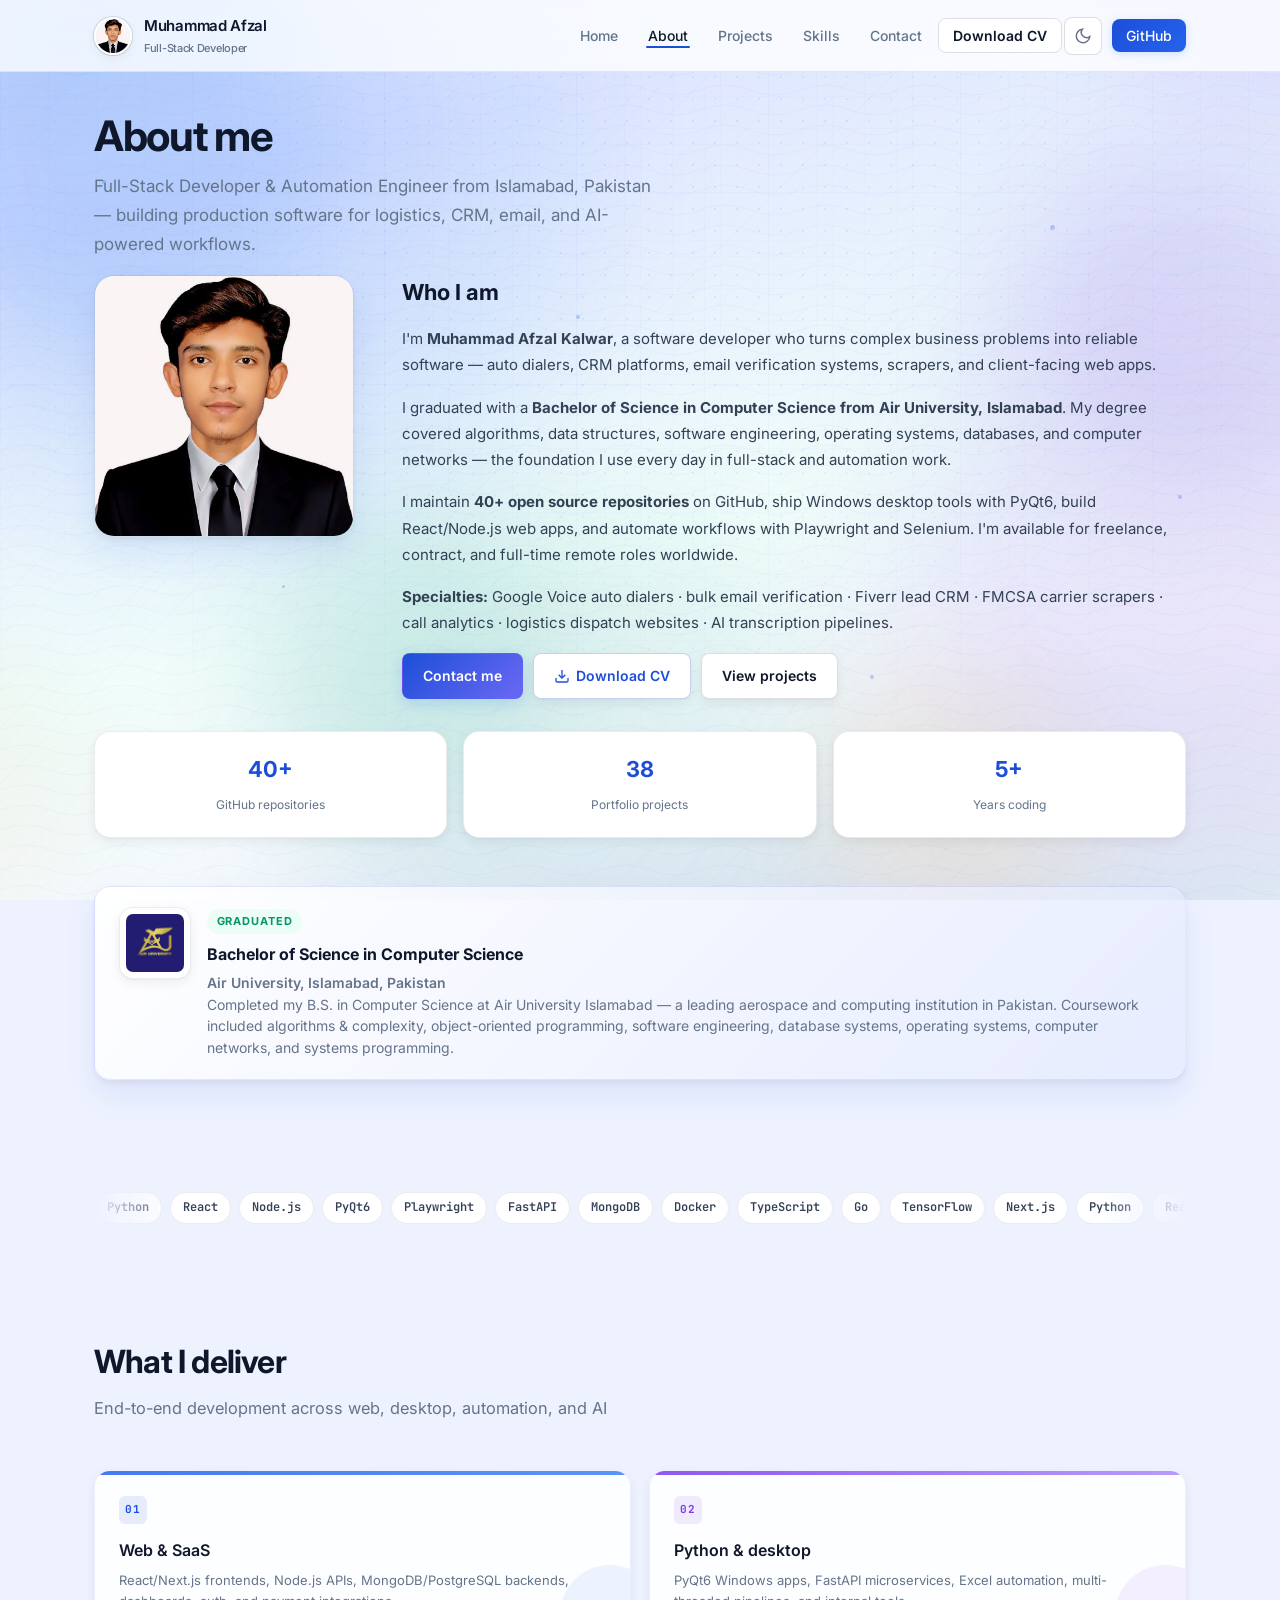
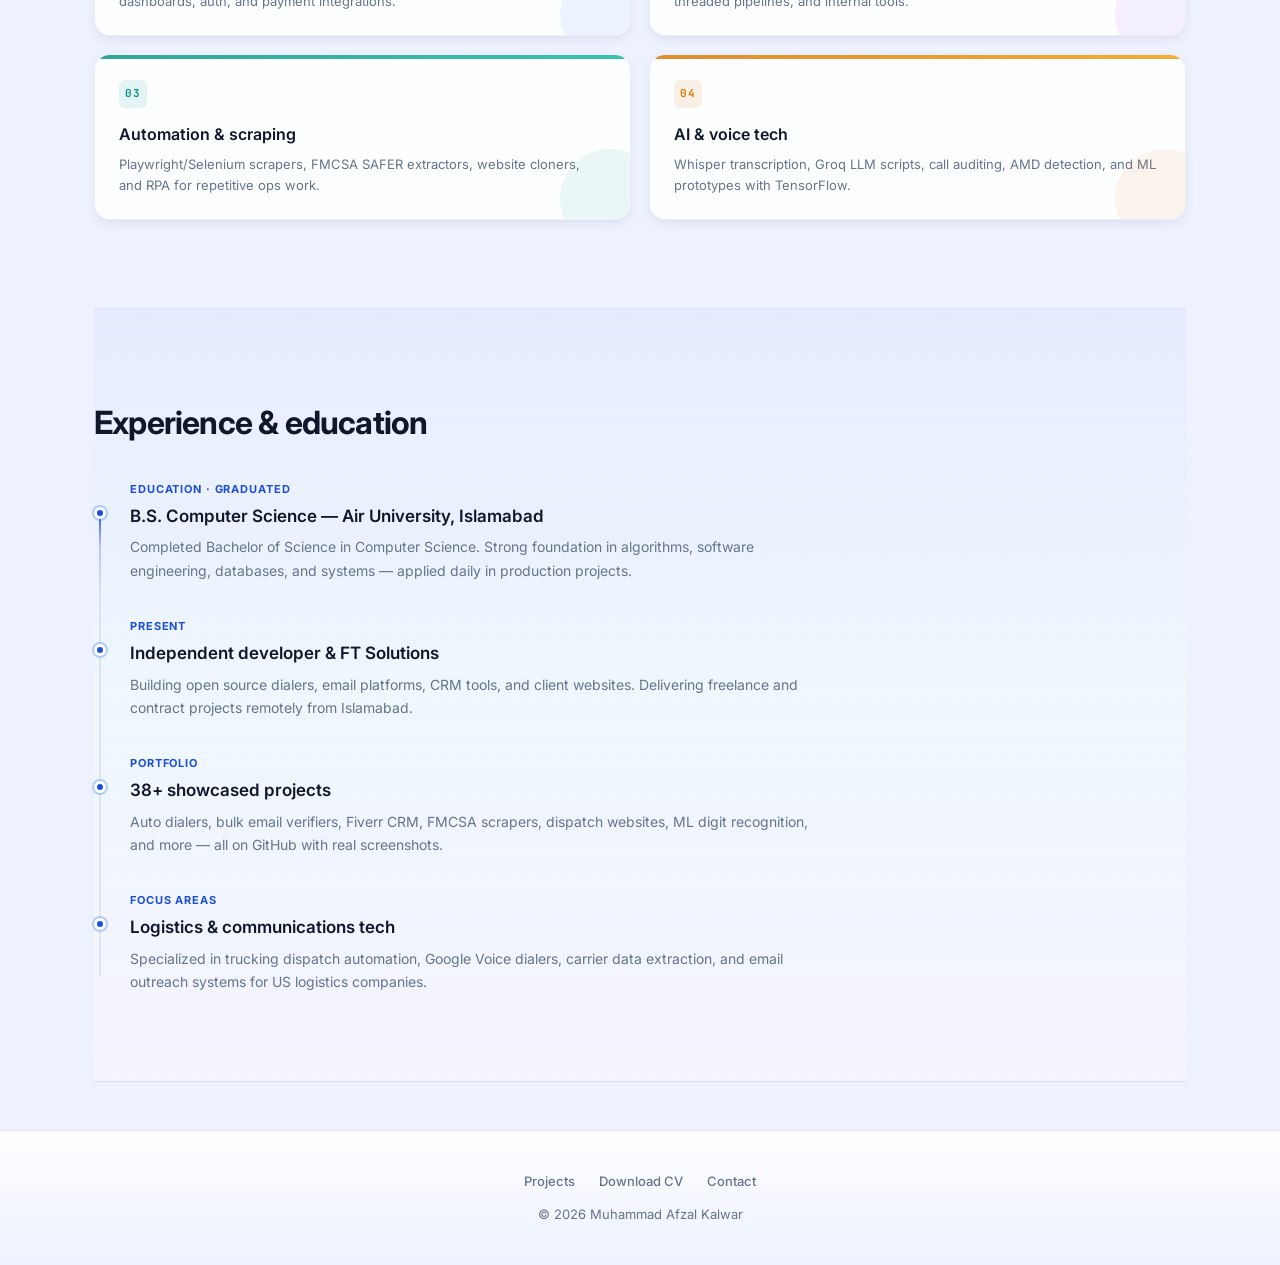
==== commit 895d74f5: "Update project screenshots, add homepage featured section, and fix About timeline alignment. Replace" ====
--- a/about.html
+++ b/about.html
@@ -23,12 +23,12 @@
   <script>
   (function(){try{var s=localStorage.getItem('portfolio-theme');var d=window.matchMedia('(prefers-color-scheme:dark)').matches;var t=s==='dark'||s==='light'?s:(d?'dark':'light');document.documentElement.setAttribute('data-theme',t);document.documentElement.style.colorScheme=t;}catch(e){}})();
   </script>
-  <link rel="stylesheet" href="css/styles.css?v=9" />
-  <link rel="stylesheet" href="css/animations.css?v=9" />
-  <link rel="stylesheet" href="css/dark.css?v=9" />
-  <link rel="stylesheet" href="css/patterns.css?v=9" />
-  <link rel="stylesheet" href="css/dark.css?v=9" />
-  <link rel="stylesheet" href="css/patterns.css?v=9" />
+  <link rel="stylesheet" href="css/styles.css?v=11" />
+  <link rel="stylesheet" href="css/animations.css?v=11" />
+  <link rel="stylesheet" href="css/dark.css?v=11" />
+  <link rel="stylesheet" href="css/patterns.css?v=11" />
+  <link rel="stylesheet" href="css/dark.css?v=11" />
+  <link rel="stylesheet" href="css/patterns.css?v=11" />
   <link href="https://fonts.googleapis.com/css2?family=Inter:wght@400;500;600;700&family=JetBrains+Mono:wght@400;500&display=swap" rel="stylesheet" />
 </head>
 <body>
@@ -104,7 +104,7 @@
 
       <section class="section" style="padding-top:3rem">
         <div class="education-card reveal">
-          <img class="education-logo" src="assets/education/air-university.svg" alt="Air University Islamabad logo" width="72" height="72" />
+          <img class="education-logo" src="assets/education/air-university.png" alt="Air University Islamabad logo" width="72" height="72" />
           <div>
             <span class="education-badge">Graduated</span>
             <h3>Bachelor of Science in Computer Science</h3>
@@ -133,13 +133,43 @@
         </div>
       </section>
 
-      <section class="section section-subtle" style="margin-bottom:3rem">
-        <div class="section-head reveal"><h2>Experience &amp; education</h2></div>
-        <div class="timeline reveal">
-          <div class="timeline-item"><span class="timeline-date">Education · Graduated</span><h3>B.S. Computer Science — Air University, Islamabad</h3><p>Completed Bachelor of Science in Computer Science. Strong foundation in algorithms, software engineering, databases, and systems — applied daily in production projects.</p></div>
-          <div class="timeline-item"><span class="timeline-date">Present</span><h3>Independent developer &amp; FT Solutions</h3><p>Building open source dialers, email platforms, CRM tools, and client websites. Delivering freelance and contract projects remotely from Islamabad.</p></div>
-          <div class="timeline-item"><span class="timeline-date">Portfolio</span><h3>38+ showcased projects</h3><p>Auto dialers, bulk email verifiers, Fiverr CRM, FMCSA scrapers, dispatch websites, ML digit recognition, and more — all on GitHub with real screenshots.</p></div>
-          <div class="timeline-item"><span class="timeline-date">Focus areas</span><h3>Logistics &amp; communications tech</h3><p>Specialized in trucking dispatch automation, Google Voice dialers, carrier data extraction, and email outreach systems for US logistics companies.</p></div>
+      <section class="section section-subtle timeline-section" style="margin-bottom:3rem">
+        <div class="timeline-wrap">
+          <div class="section-head timeline-head reveal"><h2>Experience &amp; education</h2></div>
+          <div class="timeline reveal">
+            <article class="timeline-item">
+              <span class="timeline-date">Education · Graduated</span>
+              <div class="timeline-marker" aria-hidden="true"></div>
+              <div class="timeline-body">
+                <h3>B.S. Computer Science — Air University, Islamabad</h3>
+                <p>Completed Bachelor of Science in Computer Science. Strong foundation in algorithms, software engineering, databases, and systems — applied daily in production projects.</p>
+              </div>
+            </article>
+            <article class="timeline-item">
+              <span class="timeline-date">Present</span>
+              <div class="timeline-marker" aria-hidden="true"></div>
+              <div class="timeline-body">
+                <h3>Independent developer &amp; FT Solutions</h3>
+                <p>Building open source dialers, email platforms, CRM tools, and client websites. Delivering freelance and contract projects remotely from Islamabad.</p>
+              </div>
+            </article>
+            <article class="timeline-item">
+              <span class="timeline-date">Portfolio</span>
+              <div class="timeline-marker" aria-hidden="true"></div>
+              <div class="timeline-body">
+                <h3>38+ showcased projects</h3>
+                <p>Auto dialers, bulk email verifiers, Fiverr CRM, FMCSA scrapers, dispatch websites, ML digit recognition, and more — all on GitHub with real screenshots.</p>
+              </div>
+            </article>
+            <article class="timeline-item">
+              <span class="timeline-date">Focus areas</span>
+              <div class="timeline-marker" aria-hidden="true"></div>
+              <div class="timeline-body">
+                <h3>Logistics &amp; communications tech</h3>
+                <p>Specialized in trucking dispatch automation, Google Voice dialers, carrier data extraction, and email outreach systems for US logistics companies.</p>
+              </div>
+            </article>
+          </div>
         </div>
       </section>
     </div>
@@ -149,9 +179,9 @@
     <div class="footer-links"><a href="projects.html">Projects</a><a href="assets/Muhammad-Afzal-Kalwar-CV.pdf" download="Muhammad-Afzal-Kalwar-CV.pdf">Download CV</a><a href="contact.html">Contact</a></div>
     <p>&copy; <span id="year"></span> Muhammad Afzal Kalwar</p>
   </footer>
-  <script src="js/site.js?v=9"></script>
-  <script src="js/theme.js?v=9"></script>
-  <script src="js/cv-download.js?v=9"></script>
-  <script src="js/motion.js?v=9"></script>
+  <script src="js/site.js?v=11"></script>
+  <script src="js/theme.js?v=11"></script>
+  <script src="js/cv-download.js?v=11"></script>
+  <script src="js/motion.js?v=11"></script>
 </body>
 </html>
--- a/css/styles.css
+++ b/css/styles.css
@@ -408,6 +408,25 @@
 }
 .project-links { font-size: 0.8125rem; font-weight: 600; }
 
+.featured-home {
+  position: relative;
+  padding: 4rem 0 4.5rem;
+}
+.featured-home::before {
+  content: "";
+  position: absolute;
+  inset: 0;
+  background: radial-gradient(ellipse 80% 60% at 50% 0%, rgba(99, 102, 241, 0.08), transparent 70%);
+  pointer-events: none;
+}
+.featured-grid {
+  grid-template-columns: repeat(3, 1fr);
+  gap: 1.625rem;
+}
+.featured-grid .project-shot { aspect-ratio: 16/9; }
+.featured-grid .project-body h3 { font-size: 1rem; }
+.featured-grid .project-body p { -webkit-line-clamp: 2; }
+
 .filter-bar {
   display: flex; flex-wrap: wrap; gap: 0.5rem; margin-bottom: 2rem;
   padding: 0.375rem; background: var(--surface);
@@ -476,17 +495,69 @@
 }
 .about-text h2 { font-size: 1.375rem; margin-bottom: 1rem; font-weight: 700; }
 .about-text p { color: var(--text-secondary); margin-bottom: 1rem; font-size: 0.9375rem; line-height: 1.75; }
-.timeline { border-left: 2px solid var(--border); padding-left: 1.5rem; }
-.timeline-item { position: relative; padding-bottom: 2rem; }
-.timeline-item::before {
-  content: ""; position: absolute; left: -1.56rem; top: 0.45rem;
-  width: 10px; height: 10px; border-radius: 50%;
-  background: var(--accent); border: 3px solid var(--surface);
-  box-shadow: 0 0 0 1px var(--border-strong);
-}
-.timeline-date { font-size: 0.6875rem; font-weight: 700; color: var(--accent); text-transform: uppercase; letter-spacing: 0.08em; }
-.timeline-item h3 { font-size: 1rem; font-weight: 600; margin: 0.25rem 0; }
-.timeline-item p { font-size: 0.8125rem; color: var(--text-muted); line-height: 1.6; }
+.timeline-wrap { max-width: 720px; }
+.timeline-head {
+  margin-bottom: 2rem;
+  padding-left: calc(var(--timeline-marker) + var(--timeline-gap));
+}
+.timeline-head h2 { margin-bottom: 0; }
+.timeline {
+  --timeline-marker: 12px;
+  --timeline-gap: 1.5rem;
+  --timeline-line: 2px;
+  display: flex;
+  flex-direction: column;
+  position: relative;
+}
+.timeline::before {
+  content: "";
+  position: absolute;
+  left: calc(var(--timeline-marker) / 2 - var(--timeline-line) / 2);
+  top: 1.75rem;
+  bottom: 1rem;
+  width: var(--timeline-line);
+  background: linear-gradient(180deg, var(--accent) 0%, rgba(99, 102, 241, 0.35) 8%, var(--border) 18%, var(--border) 100%);
+  border-radius: 2px;
+}
+.timeline-item {
+  display: grid;
+  grid-template-columns: var(--timeline-marker) 1fr;
+  grid-template-rows: auto auto;
+  column-gap: var(--timeline-gap);
+  row-gap: 0.4rem;
+  align-items: start;
+  padding-bottom: 2.25rem;
+}
+.timeline-item:last-child { padding-bottom: 0; }
+.timeline-date {
+  grid-column: 2;
+  grid-row: 1;
+  font-size: 0.6875rem;
+  font-weight: 700;
+  color: var(--accent);
+  text-transform: uppercase;
+  letter-spacing: 0.08em;
+}
+.timeline-marker {
+  grid-column: 1;
+  grid-row: 2;
+  width: var(--timeline-marker);
+  height: var(--timeline-marker);
+  border-radius: 50%;
+  background: var(--accent);
+  border: 3px solid var(--surface);
+  box-shadow: 0 0 0 2px rgba(59, 130, 246, 0.35);
+  margin-top: 0.15rem;
+  position: relative;
+  z-index: 1;
+}
+.timeline-body {
+  grid-column: 2;
+  grid-row: 2;
+  min-width: 0;
+}
+.timeline-body h3 { font-size: 1.0625rem; font-weight: 600; margin: 0 0 0.5rem; line-height: 1.35; }
+.timeline-body p { font-size: 0.875rem; color: var(--text-muted); line-height: 1.65; margin: 0; }
 
 /* Skills */
 .skills-grid { display: grid; grid-template-columns: repeat(2, 1fr); gap: 2.5rem; }
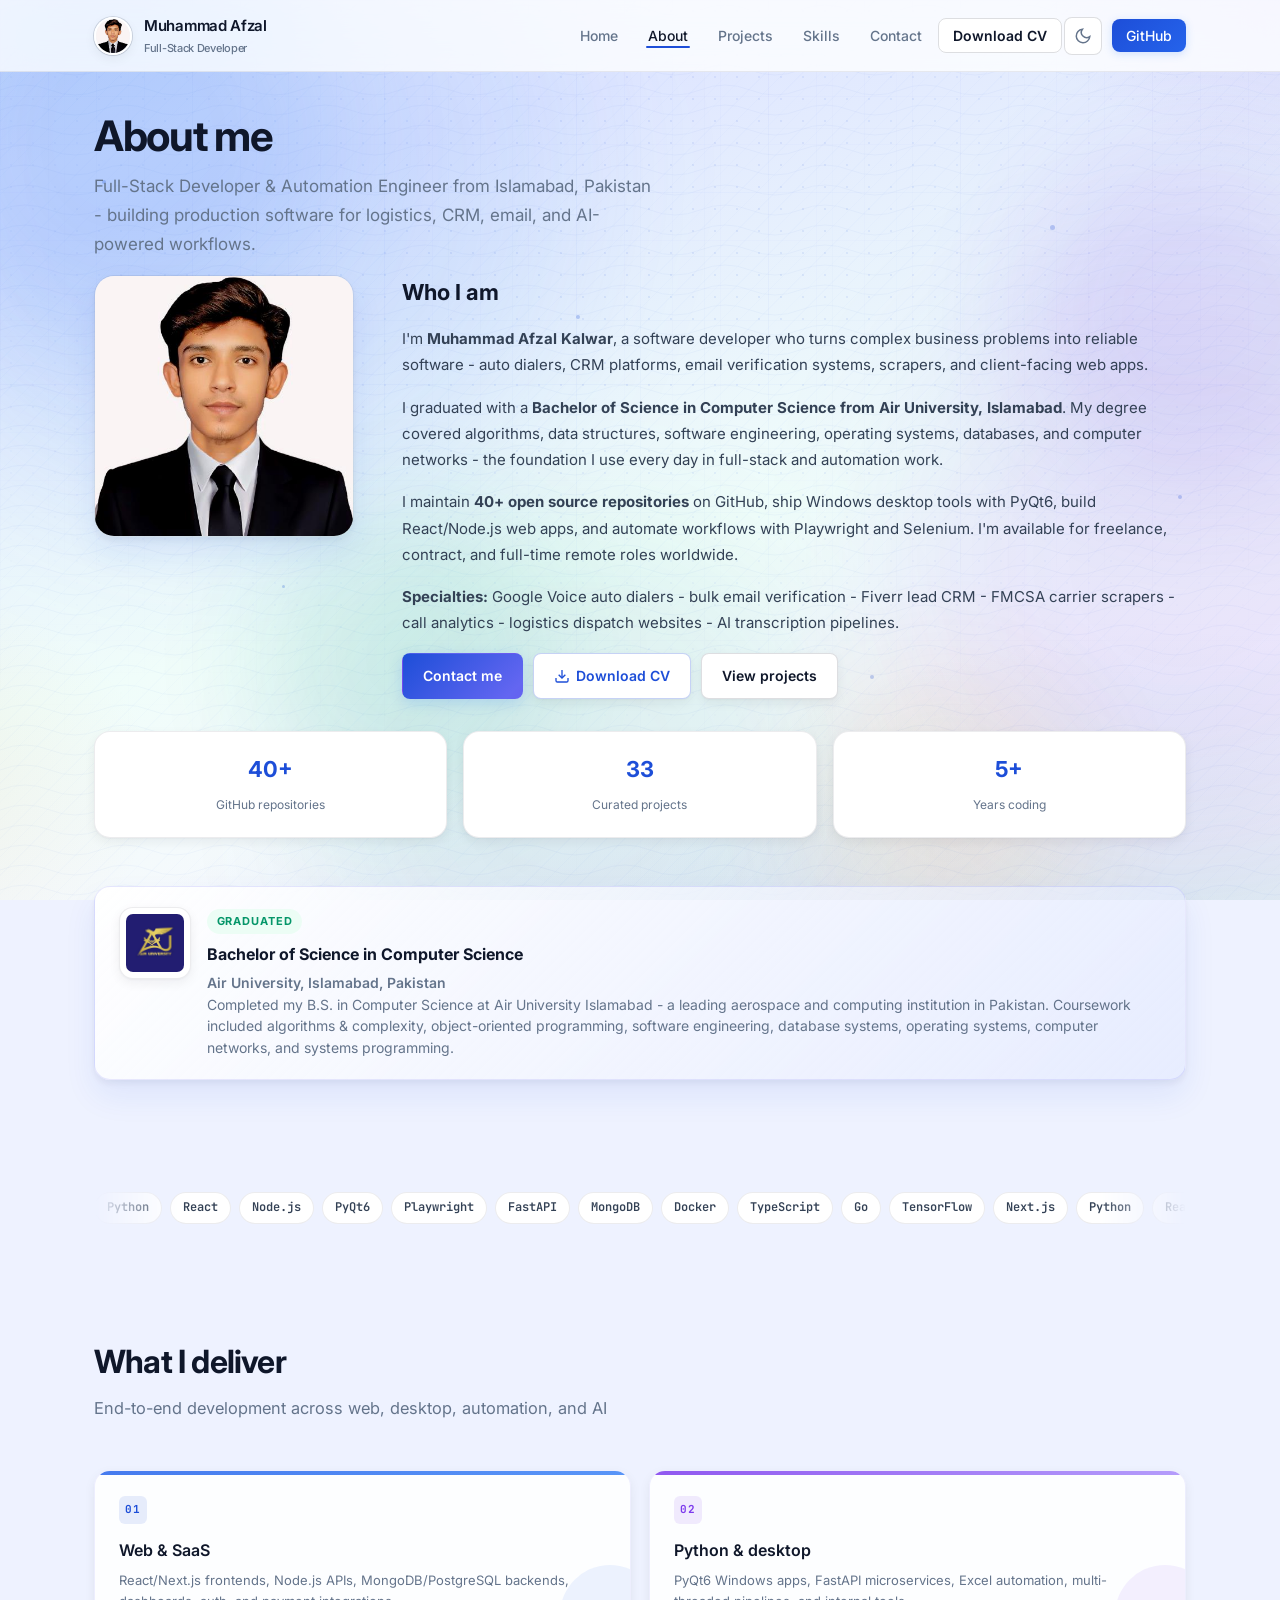
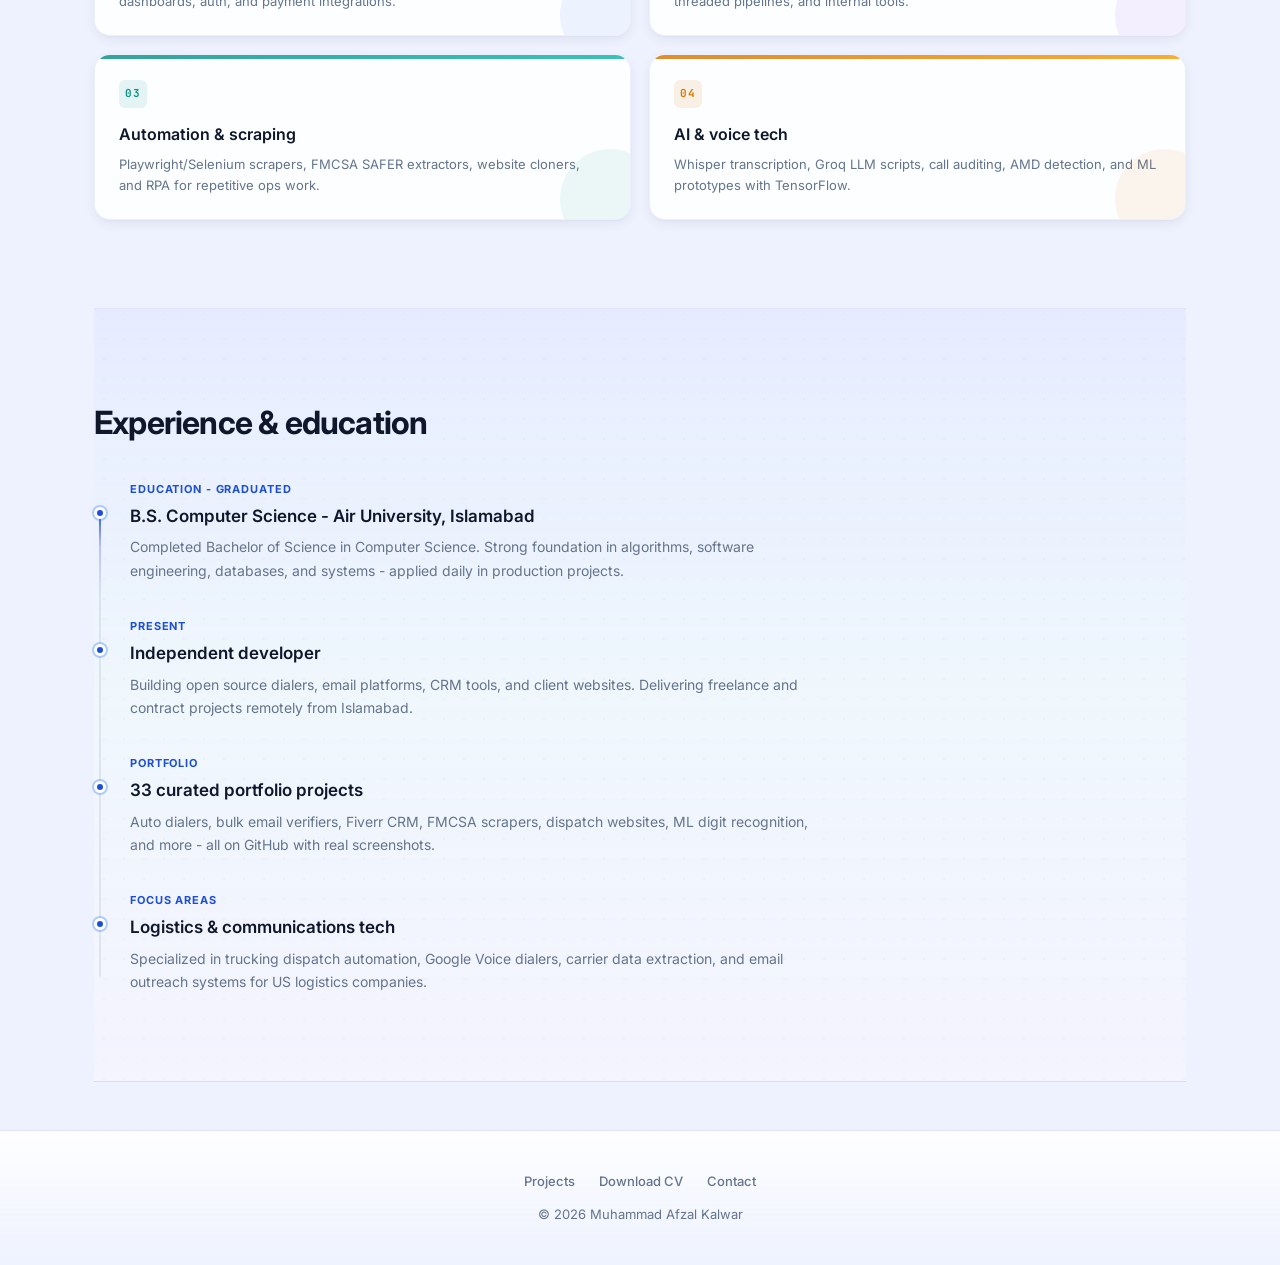
==== commit 7f1ebd72: "docs: refresh portfolio projects" ====
--- a/about.html
+++ b/about.html
@@ -4,7 +4,7 @@
   <meta charset="UTF-8" />
   <meta name="viewport" content="width=device-width, initial-scale=1.0" />
   <title>About | Muhammad Afzal Kalwar</title>
-  <meta name="description" content="About Muhammad Afzal Kalwar — B.S. Computer Science graduate, Air University Islamabad. Full-Stack Developer and Automation Engineer." />
+  <meta name="description" content="About Muhammad Afzal Kalwar - B.S. Computer Science graduate, Air University Islamabad. Full-Stack Developer and Automation Engineer." />
   <link rel="icon" type="image/png" sizes="32x32" href="assets/favicon-32.png" />
   <link rel="icon" type="image/png" sizes="16x16" href="assets/favicon-16.png" />
   <link rel="apple-touch-icon" href="assets/apple-touch-icon.png" />
@@ -23,12 +23,12 @@
   <script>
   (function(){try{var s=localStorage.getItem('portfolio-theme');var d=window.matchMedia('(prefers-color-scheme:dark)').matches;var t=s==='dark'||s==='light'?s:(d?'dark':'light');document.documentElement.setAttribute('data-theme',t);document.documentElement.style.colorScheme=t;}catch(e){}})();
   </script>
-  <link rel="stylesheet" href="css/styles.css?v=11" />
-  <link rel="stylesheet" href="css/animations.css?v=11" />
-  <link rel="stylesheet" href="css/dark.css?v=11" />
-  <link rel="stylesheet" href="css/patterns.css?v=11" />
-  <link rel="stylesheet" href="css/dark.css?v=11" />
-  <link rel="stylesheet" href="css/patterns.css?v=11" />
+  <link rel="stylesheet" href="css/styles.css?v=13" />
+  <link rel="stylesheet" href="css/animations.css?v=13" />
+  <link rel="stylesheet" href="css/dark.css?v=13" />
+  <link rel="stylesheet" href="css/patterns.css?v=13" />
+  <link rel="stylesheet" href="css/dark.css?v=13" />
+  <link rel="stylesheet" href="css/patterns.css?v=13" />
   <link href="https://fonts.googleapis.com/css2?family=Inter:wght@400;500;600;700&family=JetBrains+Mono:wght@400;500&display=swap" rel="stylesheet" />
 </head>
 <body>
@@ -72,7 +72,7 @@
     <div class="container">
       <header class="page-header reveal">
         <h1 class="page-title">About me</h1>
-        <p class="page-subtitle">Full-Stack Developer &amp; Automation Engineer from Islamabad, Pakistan — building production software for logistics, CRM, email, and AI-powered workflows.</p>
+        <p class="page-subtitle">Full-Stack Developer &amp; Automation Engineer from Islamabad, Pakistan - building production software for logistics, CRM, email, and AI-powered workflows.</p>
       </header>
 
       <section class="about-grid">
@@ -81,10 +81,10 @@
         </div>
         <div class="about-text reveal-right delay-1">
           <h2>Who I am</h2>
-          <p>I'm <strong>Muhammad Afzal Kalwar</strong>, a software developer who turns complex business problems into reliable software — auto dialers, CRM platforms, email verification systems, scrapers, and client-facing web apps.</p>
-          <p>I graduated with a <strong>Bachelor of Science in Computer Science from Air University, Islamabad</strong>. My degree covered algorithms, data structures, software engineering, operating systems, databases, and computer networks — the foundation I use every day in full-stack and automation work.</p>
+          <p>I'm <strong>Muhammad Afzal Kalwar</strong>, a software developer who turns complex business problems into reliable software - auto dialers, CRM platforms, email verification systems, scrapers, and client-facing web apps.</p>
+          <p>I graduated with a <strong>Bachelor of Science in Computer Science from Air University, Islamabad</strong>. My degree covered algorithms, data structures, software engineering, operating systems, databases, and computer networks - the foundation I use every day in full-stack and automation work.</p>
           <p>I maintain <strong>40+ open source repositories</strong> on GitHub, ship Windows desktop tools with PyQt6, build React/Node.js web apps, and automate workflows with Playwright and Selenium. I'm available for freelance, contract, and full-time remote roles worldwide.</p>
-          <p><strong>Specialties:</strong> Google Voice auto dialers · bulk email verification · Fiverr lead CRM · FMCSA carrier scrapers · call analytics · logistics dispatch websites · AI transcription pipelines.</p>
+          <p><strong>Specialties:</strong> Google Voice auto dialers - bulk email verification - Fiverr lead CRM - FMCSA carrier scrapers - call analytics - logistics dispatch websites - AI transcription pipelines.</p>
           <div style="display:flex;flex-wrap:wrap;gap:0.625rem;margin-top:0.75rem">
             <a href="contact.html" class="btn btn-primary">Contact me</a>
             <a href="assets/Muhammad-Afzal-Kalwar-CV.pdf" class="btn btn-cv" download="Muhammad-Afzal-Kalwar-CV.pdf">
@@ -98,7 +98,7 @@
 
       <div class="about-highlights reveal stagger-grid">
         <div class="about-highlight"><strong>40+</strong><span>GitHub repositories</span></div>
-        <div class="about-highlight"><strong>38</strong><span>Portfolio projects</span></div>
+        <div class="about-highlight"><strong>33</strong><span>Curated projects</span></div>
         <div class="about-highlight"><strong>5+</strong><span>Years coding</span></div>
       </div>
 
@@ -109,7 +109,7 @@
             <span class="education-badge">Graduated</span>
             <h3>Bachelor of Science in Computer Science</h3>
             <p class="education-school">Air University, Islamabad, Pakistan</p>
-            <p>Completed my B.S. in Computer Science at Air University Islamabad — a leading aerospace and computing institution in Pakistan. Coursework included algorithms &amp; complexity, object-oriented programming, software engineering, database systems, operating systems, computer networks, and systems programming.</p>
+            <p>Completed my B.S. in Computer Science at Air University Islamabad - a leading aerospace and computing institution in Pakistan. Coursework included algorithms &amp; complexity, object-oriented programming, software engineering, database systems, operating systems, computer networks, and systems programming.</p>
           </div>
         </div>
       </section>
@@ -138,18 +138,18 @@
           <div class="section-head timeline-head reveal"><h2>Experience &amp; education</h2></div>
           <div class="timeline reveal">
             <article class="timeline-item">
-              <span class="timeline-date">Education · Graduated</span>
+              <span class="timeline-date">Education - Graduated</span>
               <div class="timeline-marker" aria-hidden="true"></div>
               <div class="timeline-body">
-                <h3>B.S. Computer Science — Air University, Islamabad</h3>
-                <p>Completed Bachelor of Science in Computer Science. Strong foundation in algorithms, software engineering, databases, and systems — applied daily in production projects.</p>
+                <h3>B.S. Computer Science - Air University, Islamabad</h3>
+                <p>Completed Bachelor of Science in Computer Science. Strong foundation in algorithms, software engineering, databases, and systems - applied daily in production projects.</p>
               </div>
             </article>
             <article class="timeline-item">
               <span class="timeline-date">Present</span>
               <div class="timeline-marker" aria-hidden="true"></div>
               <div class="timeline-body">
-                <h3>Independent developer &amp; FT Solutions</h3>
+                <h3>Independent developer</h3>
                 <p>Building open source dialers, email platforms, CRM tools, and client websites. Delivering freelance and contract projects remotely from Islamabad.</p>
               </div>
             </article>
@@ -157,8 +157,8 @@
               <span class="timeline-date">Portfolio</span>
               <div class="timeline-marker" aria-hidden="true"></div>
               <div class="timeline-body">
-                <h3>38+ showcased projects</h3>
-                <p>Auto dialers, bulk email verifiers, Fiverr CRM, FMCSA scrapers, dispatch websites, ML digit recognition, and more — all on GitHub with real screenshots.</p>
+                <h3>33 curated portfolio projects</h3>
+                <p>Auto dialers, bulk email verifiers, Fiverr CRM, FMCSA scrapers, dispatch websites, ML digit recognition, and more - all on GitHub with real screenshots.</p>
               </div>
             </article>
             <article class="timeline-item">
@@ -179,9 +179,9 @@
     <div class="footer-links"><a href="projects.html">Projects</a><a href="assets/Muhammad-Afzal-Kalwar-CV.pdf" download="Muhammad-Afzal-Kalwar-CV.pdf">Download CV</a><a href="contact.html">Contact</a></div>
     <p>&copy; <span id="year"></span> Muhammad Afzal Kalwar</p>
   </footer>
-  <script src="js/site.js?v=11"></script>
-  <script src="js/theme.js?v=11"></script>
-  <script src="js/cv-download.js?v=11"></script>
-  <script src="js/motion.js?v=11"></script>
+  <script src="js/site.js?v=13"></script>
+  <script src="js/theme.js?v=13"></script>
+  <script src="js/cv-download.js?v=13"></script>
+  <script src="js/motion.js?v=13"></script>
 </body>
 </html>
--- a/css/styles.css
+++ b/css/styles.css
@@ -440,7 +440,7 @@
 }
 .filter-btn:hover { color: var(--text); background: var(--bg-subtle); }
 .filter-btn.active {
-  background: var(--text); color: #fff;
+  background: var(--text); color: var(--bg);
   box-shadow: var(--shadow-sm);
 }
 
--- a/css/dark.css
+++ b/css/dark.css
@@ -148,6 +148,12 @@
   -webkit-text-fill-color: transparent;
 }
 
+html[data-theme="dark"] .filter-btn.active,
+:root:not([data-theme="light"]) .filter-btn.active {
+  background: #f1f5f9;
+  color: #0b1120;
+}
+
 html[data-theme="dark"] .nav.scrolled { background: rgba(15, 23, 42, 0.92); }
 html[data-theme="dark"] .footer { background: linear-gradient(180deg, #0f172a, #0b1120); }
 
--- a/css/dark.css
+++ b/css/dark.css
@@ -148,6 +148,12 @@
   -webkit-text-fill-color: transparent;
 }
 
+html[data-theme="dark"] .filter-btn.active,
+:root:not([data-theme="light"]) .filter-btn.active {
+  background: #f1f5f9;
+  color: #0b1120;
+}
+
 html[data-theme="dark"] .nav.scrolled { background: rgba(15, 23, 42, 0.92); }
 html[data-theme="dark"] .footer { background: linear-gradient(180deg, #0f172a, #0b1120); }
 
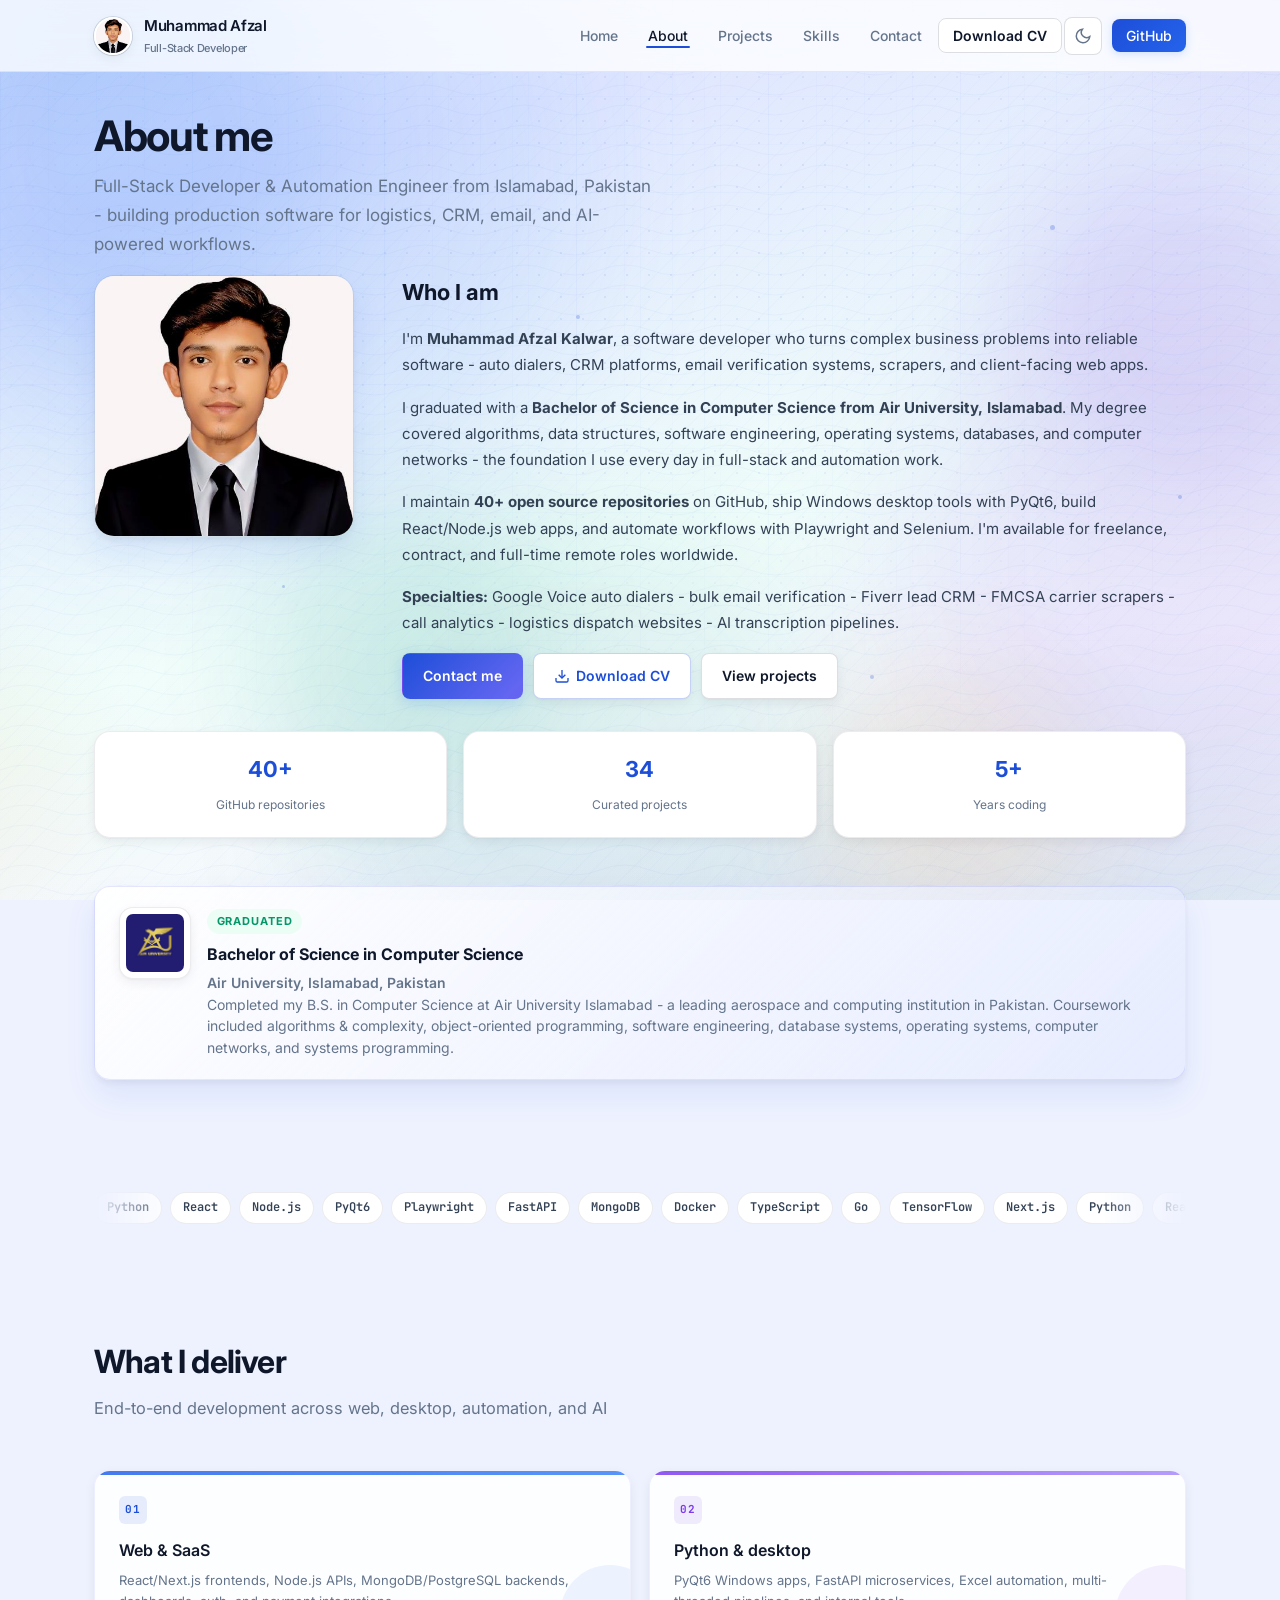
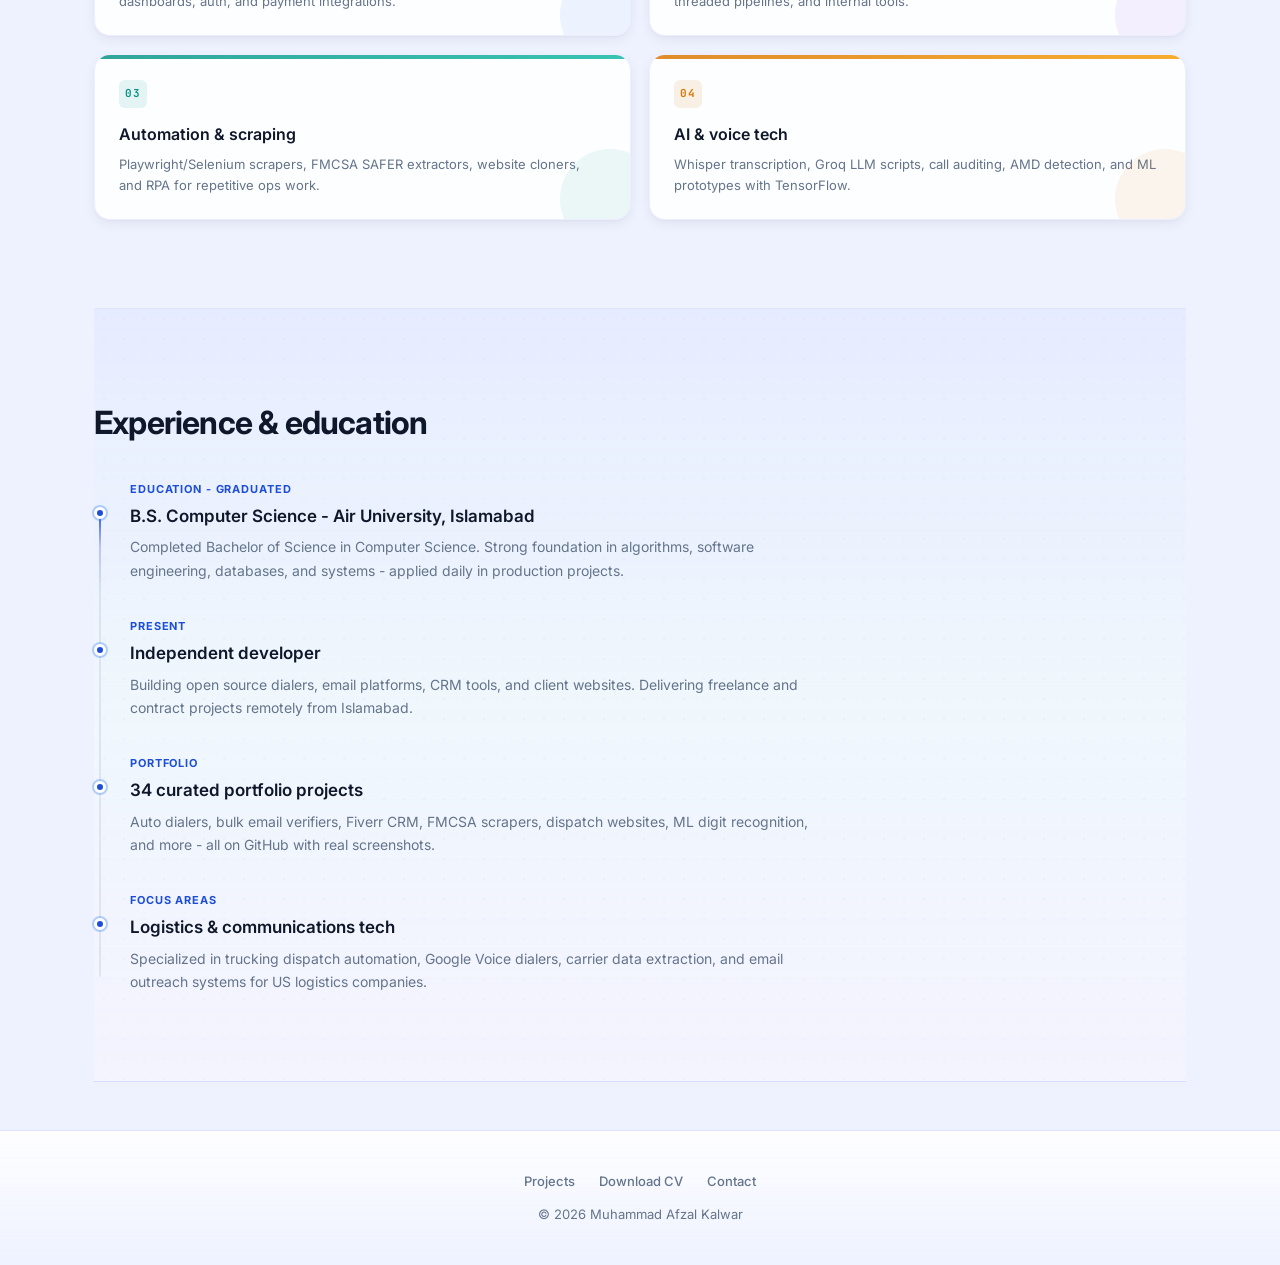
==== commit 67cf050d: "docs: preserve live portfolio updates" ====
--- a/about.html
+++ b/about.html
@@ -98,7 +98,7 @@
 
       <div class="about-highlights reveal stagger-grid">
         <div class="about-highlight"><strong>40+</strong><span>GitHub repositories</span></div>
-        <div class="about-highlight"><strong>33</strong><span>Curated projects</span></div>
+        <div class="about-highlight"><strong>34</strong><span>Curated projects</span></div>
         <div class="about-highlight"><strong>5+</strong><span>Years coding</span></div>
       </div>
 
@@ -157,7 +157,7 @@
               <span class="timeline-date">Portfolio</span>
               <div class="timeline-marker" aria-hidden="true"></div>
               <div class="timeline-body">
-                <h3>33 curated portfolio projects</h3>
+                <h3>34 curated portfolio projects</h3>
                 <p>Auto dialers, bulk email verifiers, Fiverr CRM, FMCSA scrapers, dispatch websites, ML digit recognition, and more - all on GitHub with real screenshots.</p>
               </div>
             </article>
